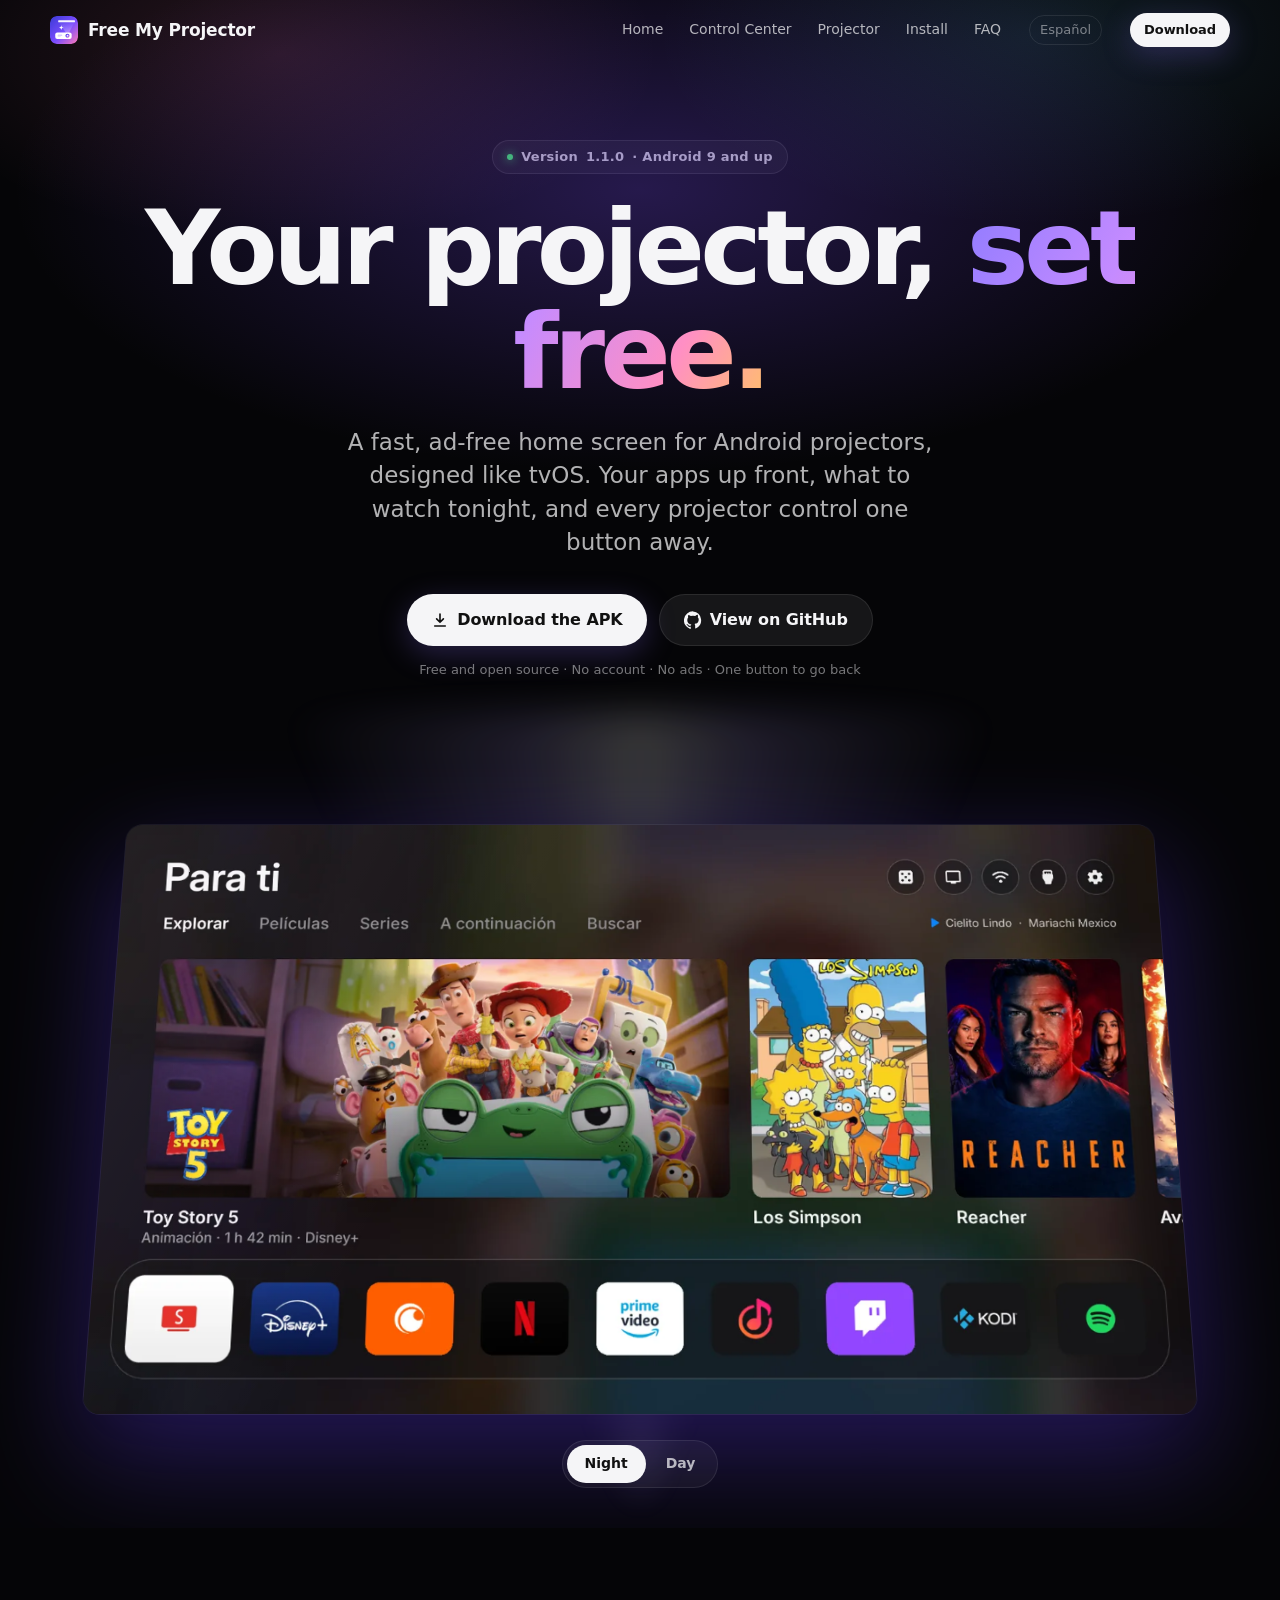
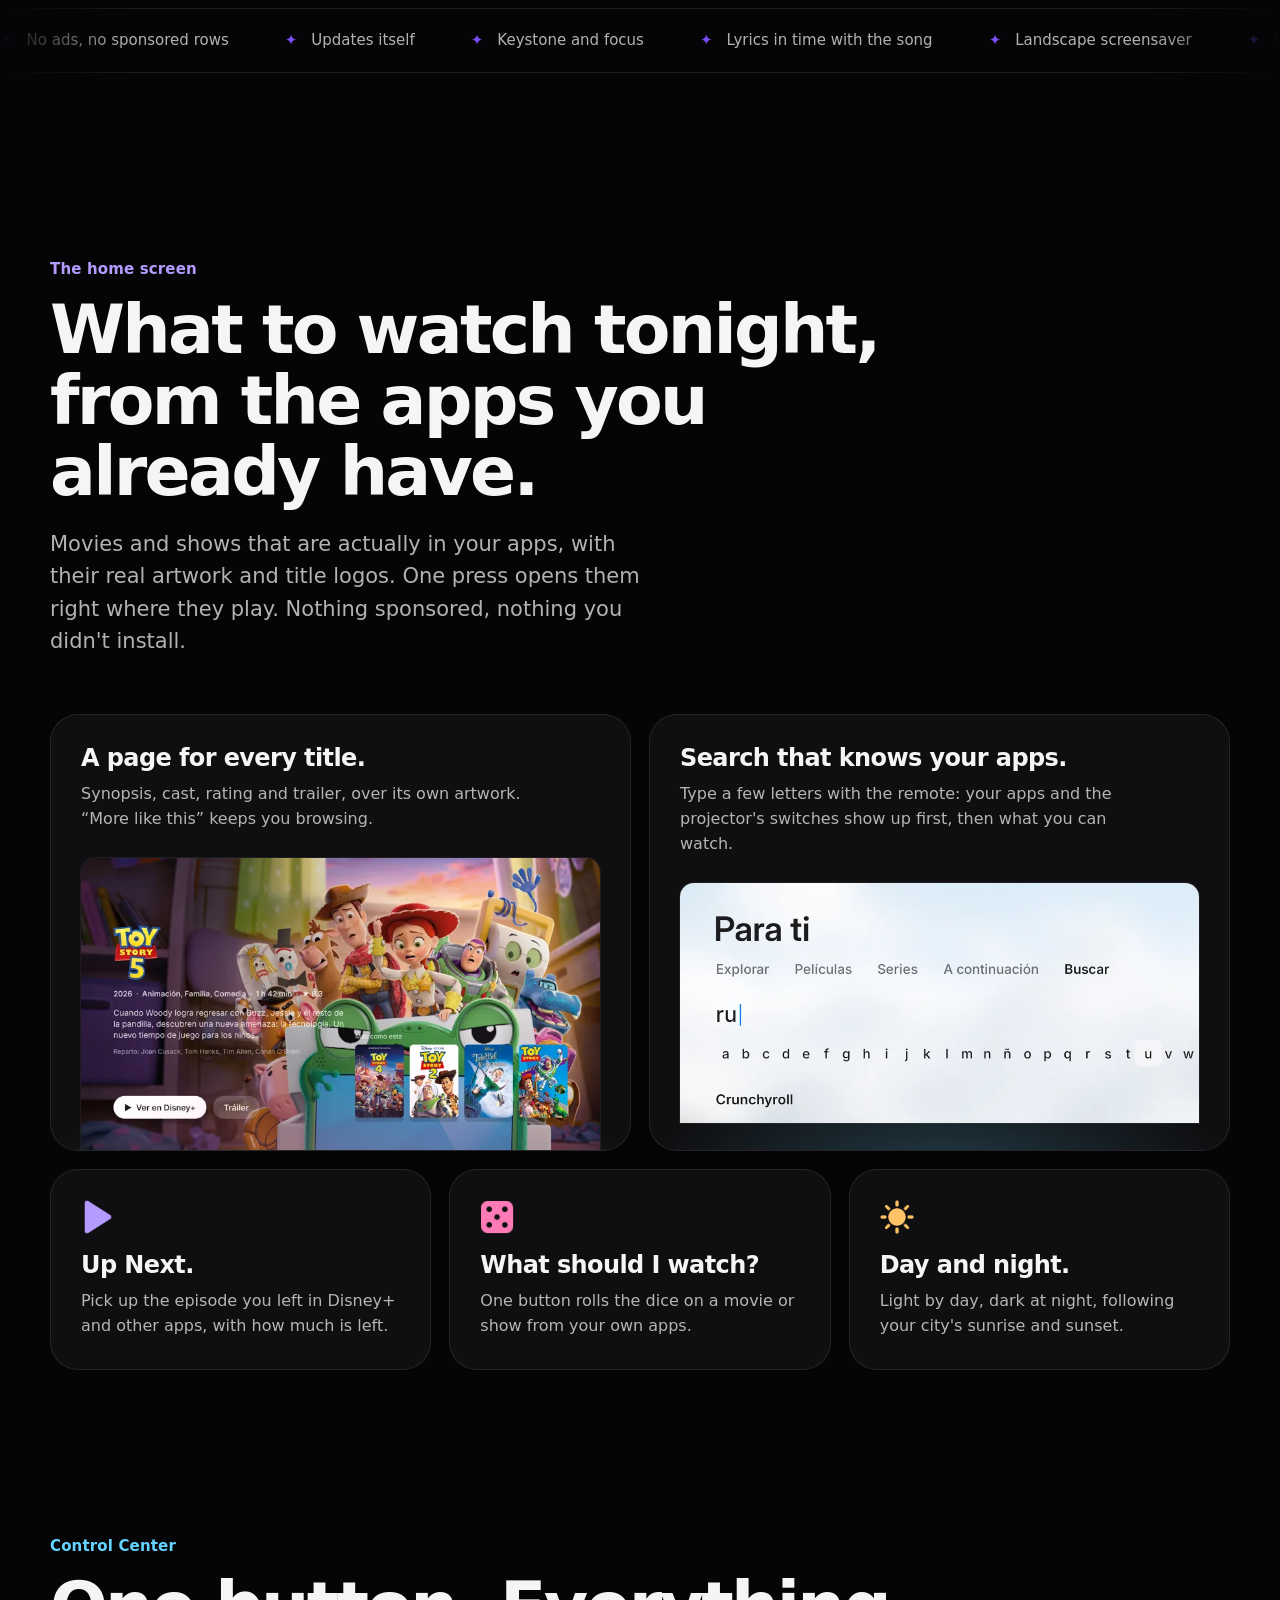
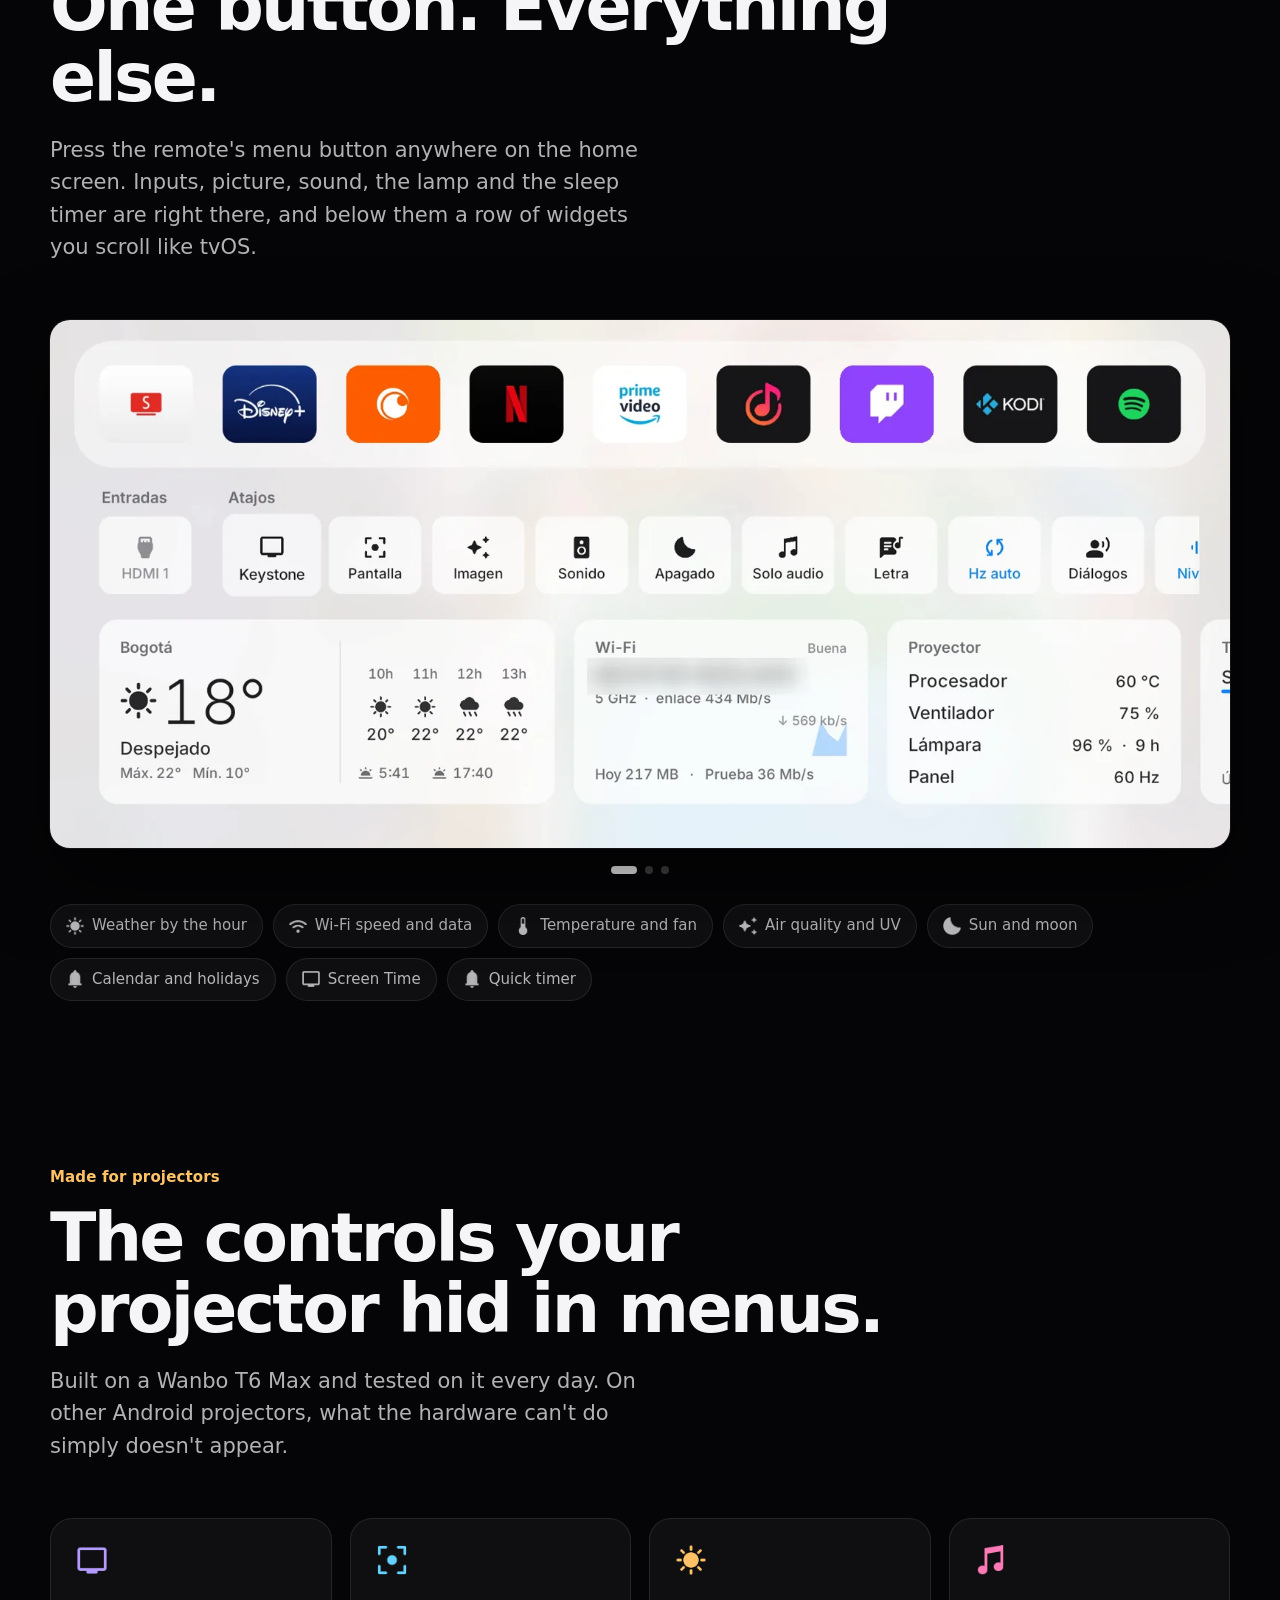
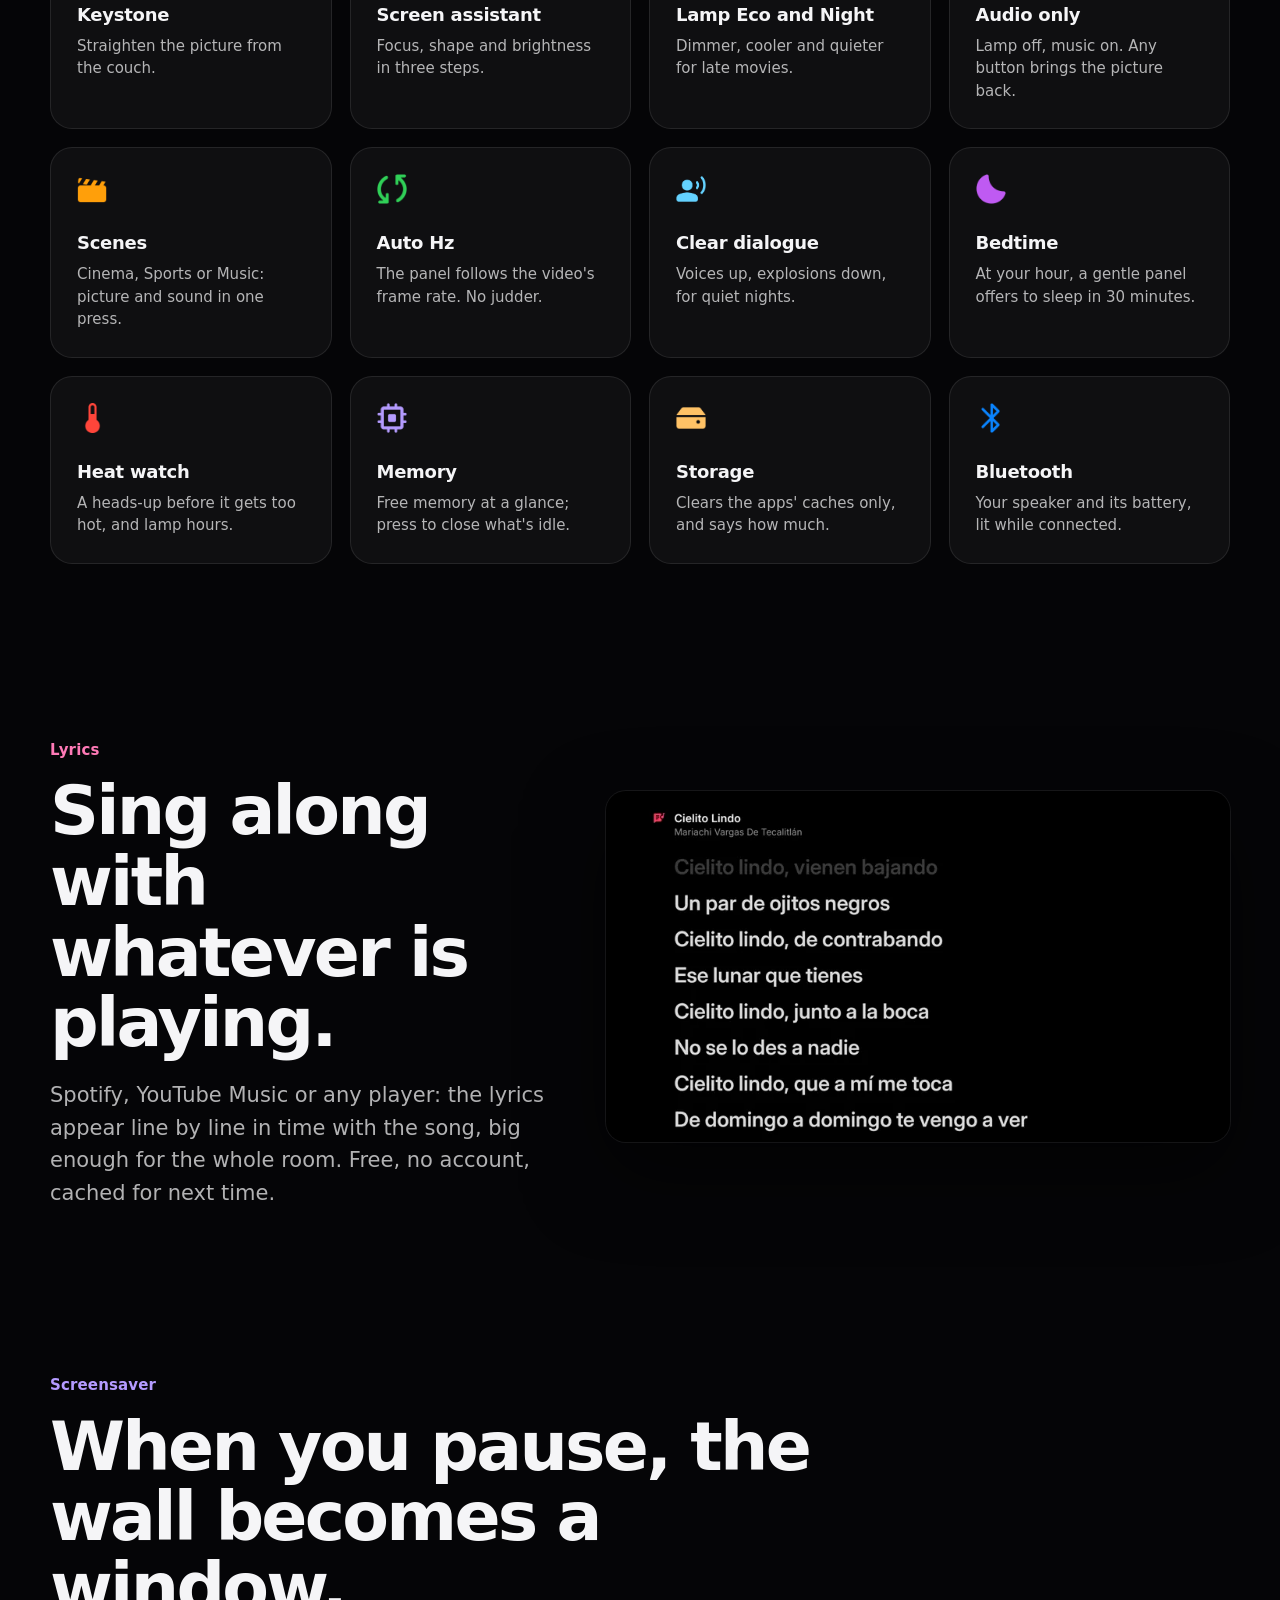
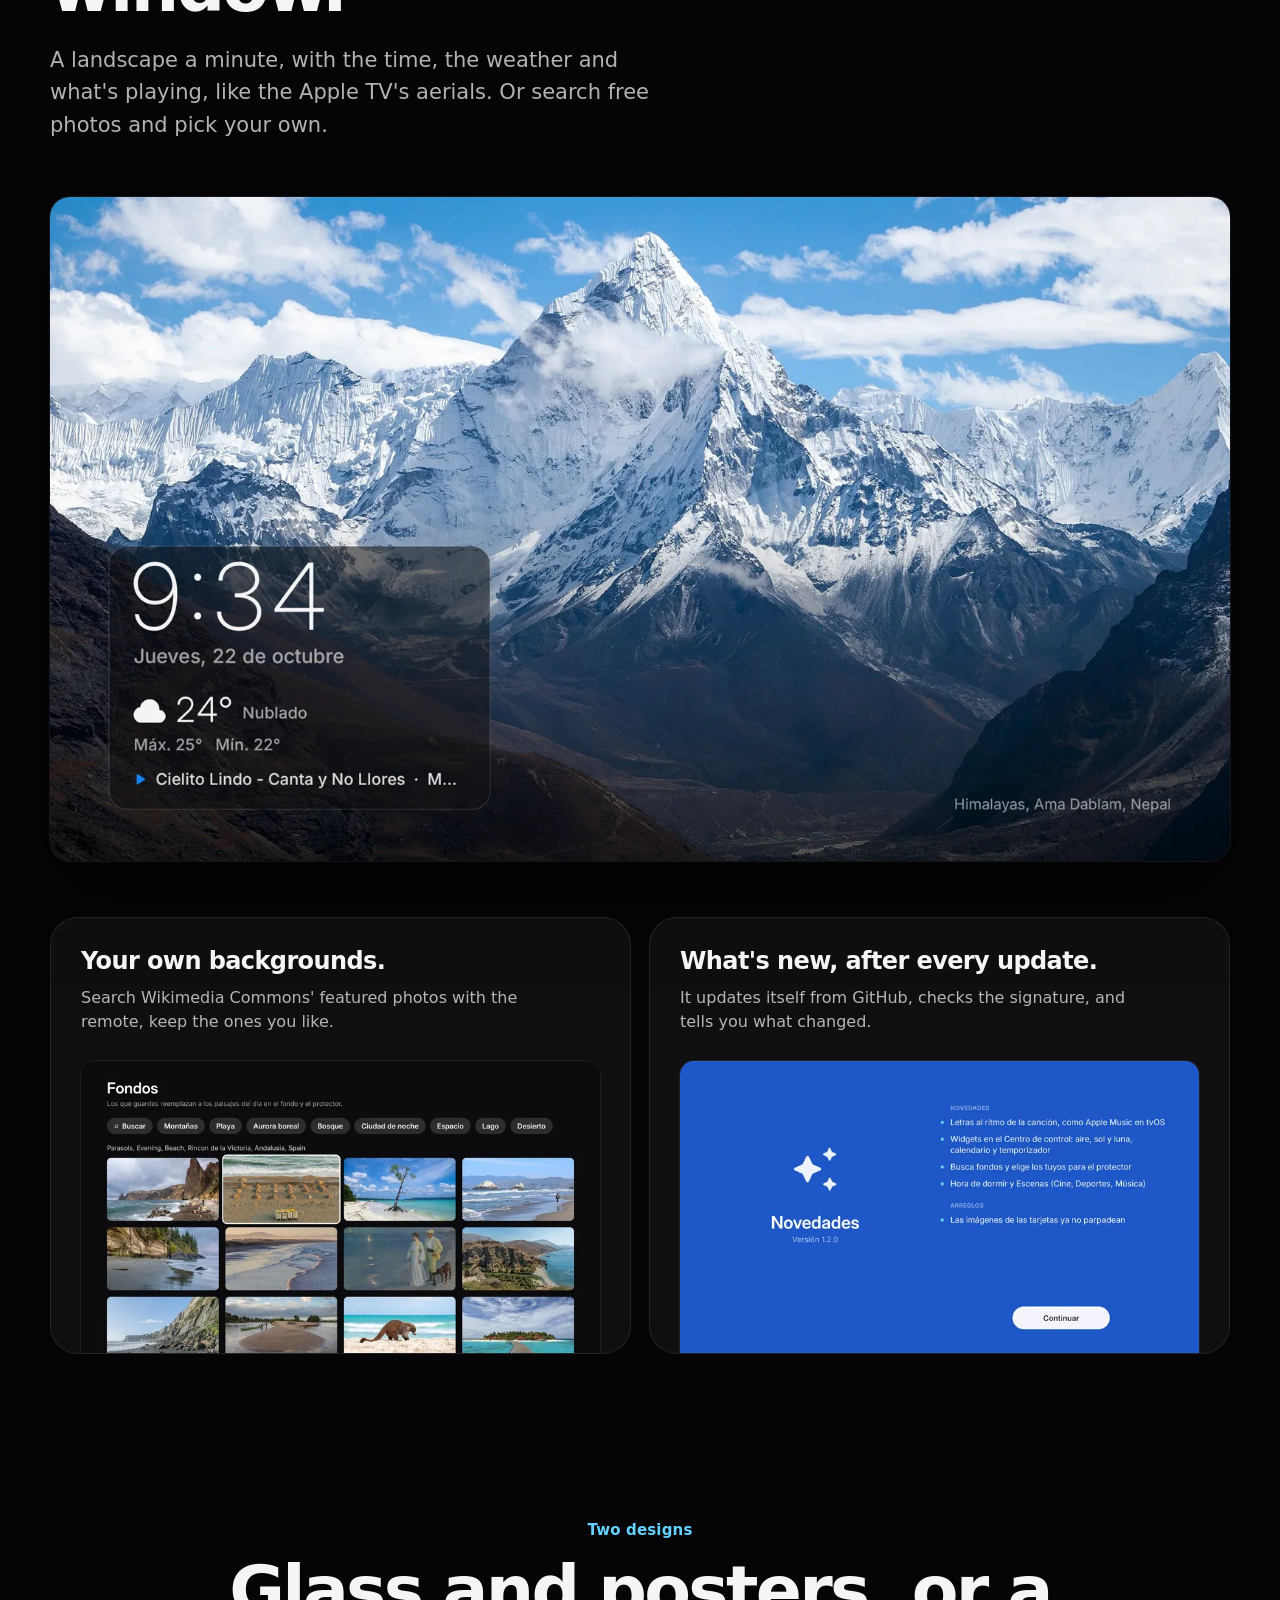
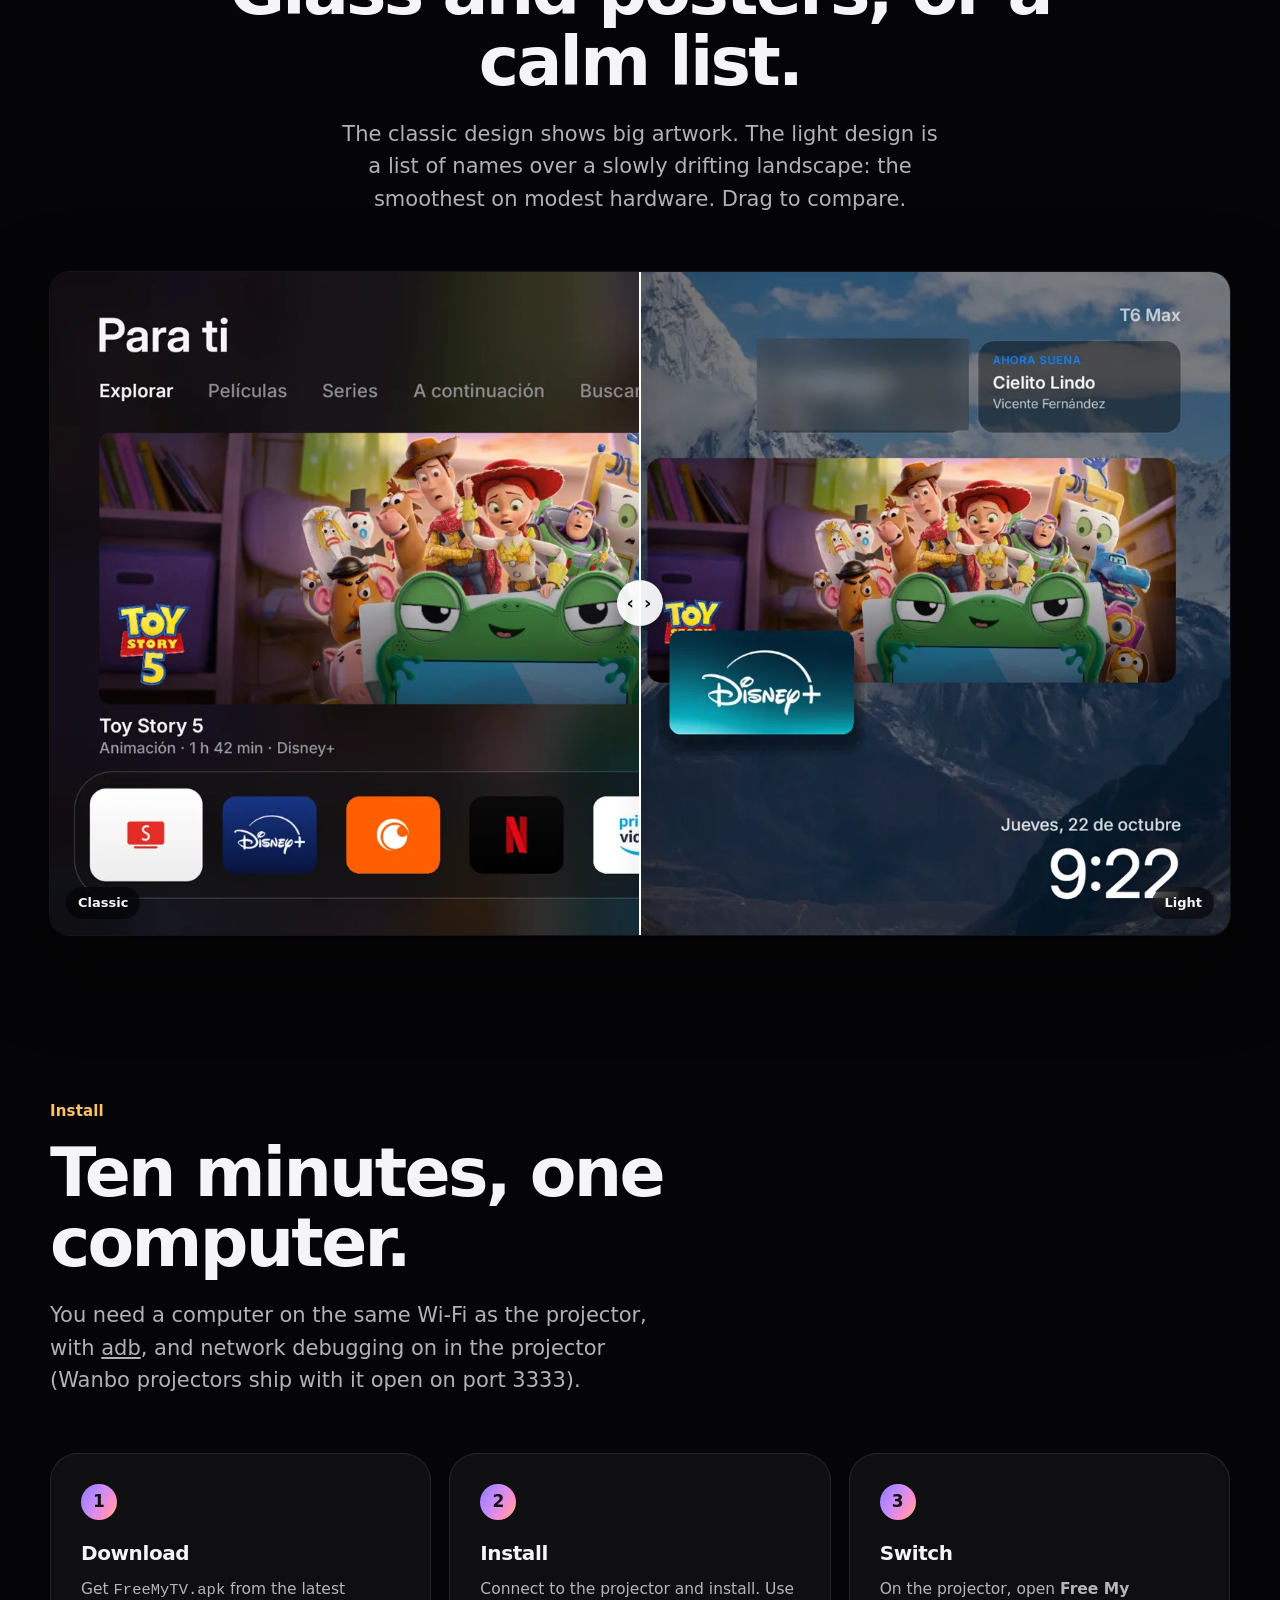
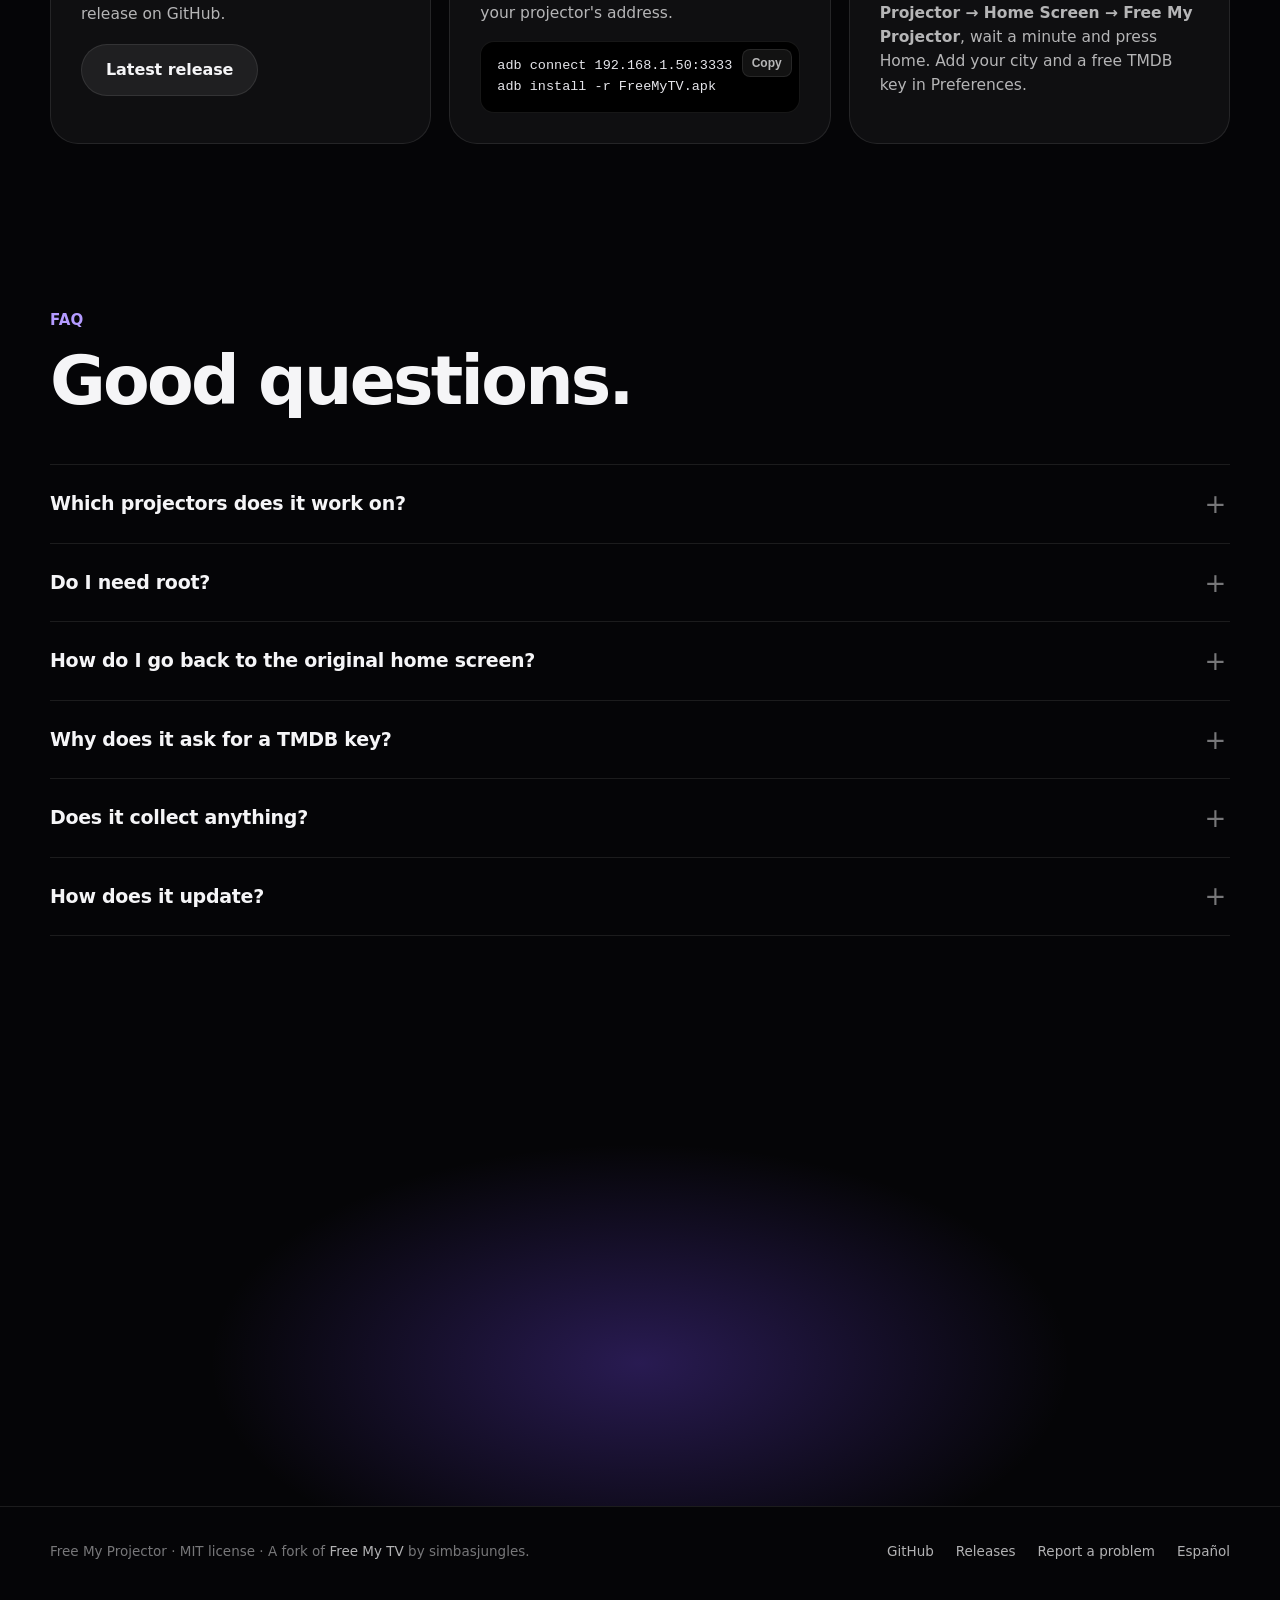
==== docs/index.html @ 90b36f6e "feat: web propia del proyecto (inglés y español) en GitHub Pages, con capturas reales y logo nuevo C" ====
<!doctype html>
<html lang="en">
<head>
  <meta charset="utf-8">
  <meta name="viewport" content="width=device-width, initial-scale=1">
  <title>Free My Projector — a better home screen for your projector</title>
  <meta name="description" content="A fast, ad-free home screen for Android projectors, designed like tvOS. Control Center, lyrics, widgets, keystone and focus, a landscape screensaver. Free and open source.">
  <meta name="theme-color" content="#050507">
  <link rel="canonical" href="https://carlosm0905.github.io/free-my-projector/">
  <link rel="alternate" hreflang="en" href="https://carlosm0905.github.io/free-my-projector/">
  <link rel="alternate" hreflang="es" href="https://carlosm0905.github.io/free-my-projector/es/">
  <link rel="alternate" hreflang="x-default" href="https://carlosm0905.github.io/free-my-projector/">
  <meta property="og:type" content="website">
  <meta property="og:title" content="Free My Projector">
  <meta property="og:description" content="A fast, ad-free home screen for Android projectors, designed like tvOS.">
  <meta property="og:url" content="https://carlosm0905.github.io/free-my-projector/">
  <meta property="og:image" content="https://carlosm0905.github.io/free-my-projector/assets/og.jpg">
  <meta name="twitter:card" content="summary_large_image">
  <link rel="icon" href="assets/logo.svg" type="image/svg+xml">
  <link rel="apple-touch-icon" href="assets/icon-180.png">
  <link rel="preload" href="assets/fonts/InterVariable.ttf" as="font" type="font/ttf" crossorigin>
  <link rel="stylesheet" href="styles.css">
</head>
<body>

<header class="nav">
  <div class="wrap">
    <a class="brand" href="#top"><img src="assets/logo.svg" alt="">Free My Projector</a>
    <nav class="nav-links">
      <a href="#home">Home</a>
      <a href="#control-center">Control Center</a>
      <a href="#projector">Projector</a>
      <a href="#install">Install</a>
      <a href="#faq">FAQ</a>
    </nav>
    <a class="lang" href="es/" hreflang="es" lang="es">Español</a>
    <a class="btn btn-primary" href="https://github.com/CarlosM0905/free-my-projector/releases/latest">Download</a>
  </div>
</header>

<main id="top">

  <section class="hero">
    <div class="wrap">
      <span class="eyebrow reveal"><span class="dot"></span>Version <span data-version>1.1.0</span> · Android 9 and up</span>
      <h1 class="reveal">Your projector, <span class="grad">set free.</span></h1>
      <p class="lede reveal">A fast, ad-free home screen for Android projectors, designed like tvOS. Your apps up front, what to watch tonight, and every projector control one button away.</p>
      <div class="cta reveal">
        <a class="btn btn-primary" href="https://github.com/CarlosM0905/free-my-projector/releases/latest">
          <svg viewBox="0 0 24 24" fill="none" stroke="currentColor" stroke-width="2.2" stroke-linecap="round" stroke-linejoin="round"><path d="M12 4v11m0 0-4.5-4.5M12 15l4.5-4.5M5 20h14"/></svg>
          Download the APK
        </a>
        <a class="btn btn-ghost" href="https://github.com/CarlosM0905/free-my-projector">
          <svg viewBox="0 0 24 24" fill="currentColor"><path d="M12 .5a12 12 0 0 0-3.8 23.4c.6.1.8-.3.8-.6v-2.2c-3.3.7-4-1.4-4-1.4-.6-1.4-1.3-1.8-1.3-1.8-1.1-.7.1-.7.1-.7 1.2.1 1.8 1.2 1.8 1.2 1.1 1.8 2.8 1.3 3.5 1 .1-.8.4-1.3.8-1.6-2.7-.3-5.5-1.3-5.5-5.9 0-1.3.5-2.4 1.2-3.2-.1-.3-.5-1.5.1-3.2 0 0 1-.3 3.3 1.2a11.5 11.5 0 0 1 6 0C17.3 4.7 18.3 5 18.3 5c.7 1.7.2 2.9.1 3.2.8.8 1.2 1.9 1.2 3.2 0 4.6-2.8 5.6-5.5 5.9.4.4.8 1.1.8 2.2v3.3c0 .3.2.7.8.6A12 12 0 0 0 12 .5Z"/></svg>
          View on GitHub
        </a>
      </div>
      <p class="fine reveal">Free and open source · No account · No ads · One button to go back</p>

      <div class="stage reveal">
        <div class="beam"></div>
        <div class="screen">
          <img class="night" src="img/home-dark.webp" srcset="img/home-dark-800.webp 800w, img/home-dark.webp 1600w" sizes="(max-width: 1200px) 100vw, 1180px" alt="The home screen at night: a large movie card, two posters and the app dock" fetchpriority="high">
          <img class="day off" src="img/home-light.webp" srcset="img/home-light-800.webp 800w, img/home-light.webp 1600w" sizes="(max-width: 1200px) 100vw, 1180px" alt="The same home screen by day, in its light theme">
        </div>
      </div>
      <div class="daynight" role="group" aria-label="Theme">
        <button data-mode="night" aria-pressed="true">Night</button>
        <button data-mode="day" aria-pressed="false">Day</button>
      </div>
    </div>
  </section>

  <div class="ticker" aria-hidden="true">
    <div class="ticker-track">
      <span>No ads, no sponsored rows</span><span>Updates itself</span><span>Keystone and focus</span><span>Lyrics in time with the song</span><span>Landscape screensaver</span><span>Light and dark, by the hour</span><span>Open source, MIT</span><span>Runs smoothly on a 2 GB projector</span>
      <span>No ads, no sponsored rows</span><span>Updates itself</span><span>Keystone and focus</span><span>Lyrics in time with the song</span><span>Landscape screensaver</span><span>Light and dark, by the hour</span><span>Open source, MIT</span><span>Runs smoothly on a 2 GB projector</span>
    </div>
  </div>

  <!-- Home -->
  <section class="section" id="home">
    <div class="wrap">
      <p class="kicker v reveal">The home screen</p>
      <h2 class="reveal">What to watch tonight, from the apps you already have.</h2>
      <p class="section-lede reveal">Movies and shows that are actually in your apps, with their real artwork and title logos. One press opens them right where they play. Nothing sponsored, nothing you didn't install.</p>

      <div class="bento">
        <article class="tile glow reveal" style="--glow: rgba(255,122,182,.28)">
          <h3>A page for every title.</h3>
          <p>Synopsis, cast, rating and trailer, over its own artwork. “More like this” keeps you browsing.</p>
          <div class="shot"><img src="img/title-800.webp" alt="A movie's page with its logo, synopsis, Watch and Trailer buttons, and more like it" loading="lazy"></div>
        </article>
        <article class="tile glow reveal" style="--glow: rgba(100,210,255,.22)">
          <h3>Search that knows your apps.</h3>
          <p>Type a few letters with the remote: your apps and the projector's switches show up first, then what you can watch.</p>
          <div class="shot zoom"><img src="img/search.webp" alt="Search with a one-row keyboard, showing an app as the first result" loading="lazy"></div>
        </article>
        <article class="tile third reveal">
          <i class="tile-icon" style="--icon:url(assets/symbols/play.png)"></i>
          <h3>Up Next.</h3>
          <p>Pick up the episode you left in Disney+ and other apps, with how much is left.</p>
        </article>
        <article class="tile third reveal">
          <i class="tile-icon" style="--icon:url(assets/symbols/dice.png)"></i>
          <h3>What should I watch?</h3>
          <p>One button rolls the dice on a movie or show from your own apps.</p>
        </article>
        <article class="tile third reveal">
          <i class="tile-icon" style="--icon:url(assets/symbols/sunny.png)"></i>
          <h3>Day and night.</h3>
          <p>Light by day, dark at night, following your city's sunrise and sunset.</p>
        </article>
      </div>
    </div>
  </section>

  <!-- Control Center -->
  <section class="section" id="control-center">
    <div class="wrap">
      <p class="kicker c reveal">Control Center</p>
      <h2 class="reveal">One button. Everything else.</h2>
      <p class="section-lede reveal">Press the remote's menu button anywhere on the home screen. Inputs, picture, sound, the lamp and the sleep timer are right there, and below them a row of widgets you scroll like tvOS.</p>

      <div class="cc reveal">
        <div class="shot">
          <img src="img/control-center.webp" alt="Control Center: the app dock, a row of projector shortcuts and the weather, Wi-Fi and projector cards" loading="lazy">
          <img src="img/widgets.webp" alt="The widgets row: air quality, sun and moon, calendar with the next holiday, and a timer" loading="lazy" style="opacity:0">
          <img src="img/control-center-dark.webp" alt="Control Center at night, in the dark theme" loading="lazy" style="opacity:0">
        </div>
        <div class="cc-dots" role="group" aria-label="Control Center views">
          <button aria-label="Shortcuts"></button><button aria-label="Widgets"></button><button aria-label="At night"></button>
        </div>
      </div>

      <div class="chips reveal">
        <span class="chip"><i style="--icon:url(assets/symbols/sunny.png)"></i>Weather by the hour</span>
        <span class="chip"><i style="--icon:url(assets/symbols/wifi.png)"></i>Wi-Fi speed and data</span>
        <span class="chip"><i style="--icon:url(assets/symbols/thermometer.png)"></i>Temperature and fan</span>
        <span class="chip"><i style="--icon:url(assets/symbols/sparkles.png)"></i>Air quality and UV</span>
        <span class="chip"><i style="--icon:url(assets/symbols/bedtime.png)"></i>Sun and moon</span>
        <span class="chip"><i style="--icon:url(assets/symbols/bell.png)"></i>Calendar and holidays</span>
        <span class="chip"><i style="--icon:url(assets/symbols/tv.png)"></i>Screen Time</span>
        <span class="chip"><i style="--icon:url(assets/symbols/bell.png)"></i>Quick timer</span>
      </div>
    </div>
  </section>

  <!-- Projector -->
  <section class="section" id="projector">
    <div class="wrap">
      <p class="kicker a reveal">Made for projectors</p>
      <h2 class="reveal">The controls your projector hid in menus.</h2>
      <p class="section-lede reveal">Built on a Wanbo T6 Max and tested on it every day. On other Android projectors, what the hardware can't do simply doesn't appear.</p>

      <div class="feats">
        <div class="feat reveal" style="--c:#b49bff"><i style="--icon:url(assets/symbols/tv.png)"></i><h3>Keystone</h3><p>Straighten the picture from the couch.</p></div>
        <div class="feat reveal" style="--c:#64d2ff"><i style="--icon:url(assets/symbols/focus.png)"></i><h3>Screen assistant</h3><p>Focus, shape and brightness in three steps.</p></div>
        <div class="feat reveal" style="--c:#ffc266"><i style="--icon:url(assets/symbols/sunny.png)"></i><h3>Lamp Eco and Night</h3><p>Dimmer, cooler and quieter for late movies.</p></div>
        <div class="feat reveal" style="--c:#ff7ab6"><i style="--icon:url(assets/symbols/music.png)"></i><h3>Audio only</h3><p>Lamp off, music on. Any button brings the picture back.</p></div>
        <div class="feat reveal" style="--c:#ff9f0a"><i style="--icon:url(assets/symbols/movie.png)"></i><h3>Scenes</h3><p>Cinema, Sports or Music: picture and sound in one press.</p></div>
        <div class="feat reveal" style="--c:#30d158"><i style="--icon:url(assets/symbols/sync.png)"></i><h3>Auto Hz</h3><p>The panel follows the video's frame rate. No judder.</p></div>
        <div class="feat reveal" style="--c:#64d2ff"><i style="--icon:url(assets/symbols/voice.png)"></i><h3>Clear dialogue</h3><p>Voices up, explosions down, for quiet nights.</p></div>
        <div class="feat reveal" style="--c:#bf5af2"><i style="--icon:url(assets/symbols/bedtime.png)"></i><h3>Bedtime</h3><p>At your hour, a gentle panel offers to sleep in 30 minutes.</p></div>
        <div class="feat reveal" style="--c:#ff453a"><i style="--icon:url(assets/symbols/thermometer.png)"></i><h3>Heat watch</h3><p>A heads-up before it gets too hot, and lamp hours.</p></div>
        <div class="feat reveal" style="--c:#b49bff"><i style="--icon:url(assets/symbols/memory.png)"></i><h3>Memory</h3><p>Free memory at a glance; press to close what's idle.</p></div>
        <div class="feat reveal" style="--c:#ffc266"><i style="--icon:url(assets/symbols/storage.png)"></i><h3>Storage</h3><p>Clears the apps' caches only, and says how much.</p></div>
        <div class="feat reveal" style="--c:#0a84ff"><i style="--icon:url(assets/symbols/bluetooth.png)"></i><h3>Bluetooth</h3><p>Your speaker and its battery, lit while connected.</p></div>
      </div>
    </div>
  </section>

  <!-- Lyrics -->
  <section class="section lyrics-sec">
    <div class="wrap">
      <div class="split">
        <div>
          <p class="kicker p reveal">Lyrics</p>
          <h2 class="reveal">Sing along with whatever is playing.</h2>
          <p class="section-lede reveal">Spotify, YouTube Music or any player: the lyrics appear line by line in time with the song, big enough for the whole room. Free, no account, cached for next time.</p>
        </div>
        <div class="shot reveal"><img src="img/lyrics-800.webp" srcset="img/lyrics-800.webp 800w, img/lyrics.webp 1600w" sizes="(max-width: 900px) 100vw, 640px" alt="Lyrics of a traditional song in large white lines on black" loading="lazy"></div>
      </div>
    </div>
  </section>

  <!-- Screensaver and backgrounds -->
  <section class="section">
    <div class="wrap">
      <p class="kicker v reveal">Screensaver</p>
      <h2 class="reveal">When you pause, the wall becomes a window.</h2>
      <p class="section-lede reveal">A landscape a minute, with the time, the weather and what's playing, like the Apple TV's aerials. Or search free photos and pick your own.</p>
      <div class="shot big-shot reveal"><img src="img/screensaver.webp" srcset="img/screensaver-800.webp 800w, img/screensaver.webp 1600w" sizes="(max-width: 1200px) 100vw, 1180px" alt="The screensaver: a snowy mountain with the time, the date and the weather" loading="lazy"></div>
      <div class="bento">
        <article class="tile reveal">
          <h3>Your own backgrounds.</h3>
          <p>Search Wikimedia Commons' featured photos with the remote, keep the ones you like.</p>
          <div class="shot"><img src="img/backgrounds-800.webp" alt="The background search: suggestion chips above a grid of beach photos" loading="lazy"></div>
        </article>
        <article class="tile reveal">
          <h3>What's new, after every update.</h3>
          <p>It updates itself from GitHub, checks the signature, and tells you what changed.</p>
          <div class="shot"><img src="img/whats-new-800.webp" alt="The What's New sheet listing the release's changes" loading="lazy"></div>
        </article>
      </div>
    </div>
  </section>

  <!-- Two designs -->
  <section class="section">
    <div class="wrap center">
      <p class="kicker c reveal">Two designs</p>
      <h2 class="reveal">Glass and posters, or a calm list.</h2>
      <p class="section-lede reveal">The classic design shows big artwork. The light design is a list of names over a slowly drifting landscape: the smoothest on modest hardware. Drag to compare.</p>
      <div class="compare reveal" tabindex="0" role="slider" aria-label="Compare the two designs" aria-valuemin="0" aria-valuemax="100" aria-valuenow="50">
        <img src="img/home-dark.webp" alt="Classic design" loading="lazy">
        <img class="after" src="img/light-design.webp" alt="Light design" loading="lazy">
        <div class="handle"></div>
        <span class="tag l">Classic</span><span class="tag r">Light</span>
      </div>
    </div>
  </section>

  <!-- Install -->
  <section class="section" id="install">
    <div class="wrap">
      <p class="kicker a reveal">Install</p>
      <h2 class="reveal">Ten minutes, one computer.</h2>
      <p class="section-lede reveal">You need a computer on the same Wi-Fi as the projector, with <a href="https://developer.android.com/tools/releases/platform-tools" style="text-decoration:underline">adb</a>, and network debugging on in the projector (Wanbo projectors ship with it open on port 3333).</p>
      <div class="steps">
        <div class="step reveal">
          <h3>Download</h3>
          <p>Get <code>FreeMyTV.apk</code> from the latest release on GitHub.</p>
          <a class="btn btn-ghost" style="margin-top:18px" href="https://github.com/CarlosM0905/free-my-projector/releases/latest">Latest release</a>
        </div>
        <div class="step reveal">
          <h3>Install</h3>
          <p>Connect to the projector and install. Use your projector's address.</p>
          <div class="code"><pre>adb connect 192.168.1.50:3333
adb install -r FreeMyTV.apk</pre><button type="button" data-done="Copied">Copy</button></div>
        </div>
        <div class="step reveal">
          <h3>Switch</h3>
          <p>On the projector, open <b>Free My Projector → Home Screen → Free My Projector</b>, wait a minute and press Home. Add your city and a free TMDB key in Preferences.</p>
        </div>
      </div>
    </div>
  </section>

  <!-- FAQ -->
  <section class="section" id="faq">
    <div class="wrap">
      <p class="kicker v reveal">FAQ</p>
      <h2 class="reveal">Good questions.</h2>
      <div class="faq reveal">
        <details><summary>Which projectors does it work on?</summary><p>Android 9 or newer, with network debugging. It's built and tested on a Wanbo T6 Max (Amlogic T972); the keystone, focus, lamp and fan controls use that hardware, and simply don't appear where they can't work. The home screen, Control Center, lyrics and screensaver work on any Android TV device.</p></details>
        <details><summary>Do I need root?</summary><p>No. It uses the projector's own network debugging, the same way you installed it, to switch the home screen and reach a few settings.</p></details>
        <details><summary>How do I go back to the original home screen?</summary><p>Open Free My Projector → Home Screen → Original. Your previous home screen, screensaver and apps come back as they were. If the new home screen ever crashes three times in five minutes, it goes back by itself.</p></details>
        <details><summary>Why does it ask for a TMDB key?</summary><p>The recommendations, artwork and title pages come from The Movie Database. A personal key is free and takes two minutes; without it you still get the home screen, a large clock and everything else.</p></details>
        <details><summary>Does it collect anything?</summary><p>No account and no analytics. It talks to TMDB, Open-Meteo (weather and air), Wikimedia Commons (backgrounds), lrclib (lyrics) and GitHub (updates), and that's it.</p></details>
        <details><summary>How does it update?</summary><p>Once a day it checks this project's latest release on GitHub and installs it only if it's newer and signed with the same key. After updating, a sheet shows what's new.</p></details>
      </div>
    </div>
  </section>

  <section class="final">
    <div class="wrap">
      <img class="icon reveal" src="assets/logo.svg" alt="">
      <h2 class="reveal">Movie night, <span class="grad">upgraded.</span></h2>
      <div class="cta reveal">
        <a class="btn btn-primary" href="https://github.com/CarlosM0905/free-my-projector/releases/latest">Download the APK</a>
        <a class="btn btn-ghost" href="https://github.com/CarlosM0905/free-my-projector">Source code</a>
      </div>
    </div>
  </section>
</main>

<footer>
  <div class="wrap">
    <span>Free My Projector · MIT license · A fork of <a href="https://github.com/simbasjungles/free-my-tv">Free My TV</a> by simbasjungles.</span>
    <nav>
      <a href="https://github.com/CarlosM0905/free-my-projector">GitHub</a>
      <a href="https://github.com/CarlosM0905/free-my-projector/releases">Releases</a>
      <a href="https://github.com/CarlosM0905/free-my-projector/issues">Report a problem</a>
      <a href="es/" hreflang="es" lang="es">Español</a>
    </nav>
  </div>
</footer>

<script src="app.js" defer></script>
</body>
</html>
---- docs/styles.css ----
/* Free My Projector — website. A dark room with one bright screen: big type, glass, light. */

@font-face {
  font-family: "Inter";
  src: url("assets/fonts/InterVariable.ttf") format("truetype");
  font-weight: 100 900;
  font-display: swap;
}

:root {
  --bg: #050507;
  --bg-2: #0d0d12;
  --card: rgba(255, 255, 255, 0.045);
  --card-2: rgba(255, 255, 255, 0.07);
  --line: rgba(255, 255, 255, 0.09);
  --ink: #f5f5f7;
  --ink-2: rgba(245, 245, 247, 0.72);
  --ink-3: rgba(245, 245, 247, 0.48);
  --violet: #7b4dff;
  --indigo: #3a3ad6;
  --pink: #ff7ab6;
  --amber: #ffc266;
  --cyan: #64d2ff;
  --grad: linear-gradient(120deg, #8e7bff 0%, #c58bff 40%, #ff8fc4 75%, #ffc266 100%);
  --radius: 28px;
  --max: 1180px;
  --gutter: clamp(16px, 4vw, 40px);
  color-scheme: dark;
}

* { box-sizing: border-box; }
html { scroll-behavior: smooth; -webkit-text-size-adjust: 100%; }
@media (prefers-reduced-motion: reduce) { html { scroll-behavior: auto; } }

body {
  margin: 0;
  background: var(--bg);
  color: var(--ink);
  font: 400 17px/1.55 "Inter", system-ui, -apple-system, "Segoe UI", Roboto, sans-serif;
  font-feature-settings: "cv11", "ss01";
  -webkit-font-smoothing: antialiased;
  overflow-x: hidden;
}

img { display: block; max-width: 100%; height: auto; }
a { color: inherit; text-decoration: none; }
code, pre { font-family: ui-monospace, "SF Mono", "Cascadia Code", Consolas, monospace; }

.wrap { width: min(var(--max), 100% - 2 * var(--gutter)); margin-inline: auto; }

/* ───────── Navigation: a glass bar that appears once you scroll ───────── */
.nav {
  position: fixed; inset: 0 0 auto; z-index: 50;
  transition: background .4s, backdrop-filter .4s, border-color .4s;
  border-bottom: 1px solid transparent;
}
.nav.scrolled {
  background: rgba(10, 10, 14, 0.66);
  backdrop-filter: saturate(180%) blur(20px);
  -webkit-backdrop-filter: saturate(180%) blur(20px);
  border-bottom-color: var(--line);
}
.nav .wrap { display: flex; align-items: center; gap: 28px; height: 60px; }
.brand { display: flex; align-items: center; gap: 10px; font-weight: 650; letter-spacing: -0.01em; }
.brand { white-space: nowrap; }
@media (max-width: 420px) { .brand { font-size: 15px; } .nav .lang { padding: 4px 8px; } }
.brand img { width: 28px; height: 28px; border-radius: 7px; }
.nav-links { display: flex; gap: 26px; margin-left: auto; font-size: 14px; color: var(--ink-2); }
.nav-links a:hover { color: var(--ink); }
.lang { font-size: 13px; color: var(--ink-3); border: 1px solid var(--line); border-radius: 99px; padding: 4px 10px; }
.lang:hover { color: var(--ink); border-color: rgba(255,255,255,.25); }
.nav .btn { padding: 7px 14px; font-size: 13px; }
@media (max-width: 860px) { .nav-links { display: none; } .nav .wrap { gap: 12px; } .nav .lang { margin-left: auto; } }

/* ───────── Buttons ───────── */
.btn {
  display: inline-flex; align-items: center; gap: 8px;
  padding: 13px 24px; border-radius: 99px;
  font-weight: 600; font-size: 16px; letter-spacing: -0.005em;
  transition: transform .2s, background .2s, box-shadow .3s;
}
.btn:active { transform: scale(.97); }
.btn-primary { background: var(--ink); color: #111; box-shadow: 0 8px 30px rgba(140, 110, 255, .25); }
.btn-primary:hover { box-shadow: 0 10px 44px rgba(160, 120, 255, .45); }
.btn-ghost { background: var(--card-2); border: 1px solid var(--line); }
.btn-ghost:hover { background: rgba(255,255,255,.12); }
.btn svg { width: 18px; height: 18px; }

/* ───────── Hero: a dark room, a beam of light, the screen ───────── */
.hero { position: relative; padding: 140px 0 40px; text-align: center; overflow: hidden; }
.hero::before {   /* the room's glow, coming from the screen */
  content: ""; position: absolute; inset: -20% -20% auto; height: 900px; pointer-events: none;
  background:
    radial-gradient(50% 45% at 50% 55%, rgba(123, 77, 255, .28), transparent 70%),
    radial-gradient(30% 30% at 30% 40%, rgba(255, 122, 182, .14), transparent 70%),
    radial-gradient(30% 30% at 72% 38%, rgba(100, 210, 255, .12), transparent 70%);
}
.eyebrow {
  display: inline-flex; align-items: center; gap: 8px;
  font-size: 13px; font-weight: 600; letter-spacing: .02em; color: var(--ink-2);
  padding: 6px 14px; border: 1px solid var(--line); border-radius: 99px; background: var(--card);
}
.eyebrow .dot { width: 6px; height: 6px; border-radius: 50%; background: #30d158; box-shadow: 0 0 10px #30d158; }
h1 {
  position: relative; margin: 22px auto 0; max-width: 15ch;
  font-size: clamp(44px, 8.4vw, 104px); line-height: 1.0; font-weight: 750; letter-spacing: -0.045em;
}
.grad { background: var(--grad); -webkit-background-clip: text; background-clip: text; color: transparent; }
.lede { position: relative; margin: 22px auto 0; max-width: 40ch; font-size: clamp(18px, 2.1vw, 23px); color: var(--ink-2); line-height: 1.45; }
.cta { position: relative; display: flex; gap: 12px; justify-content: center; flex-wrap: wrap; margin-top: 34px; }
.fine { position: relative; margin-top: 14px; font-size: 13px; color: var(--ink-3); }

.stage { position: relative; margin: 70px auto 0; perspective: 1600px; }
.beam {   /* the projector's light, widening toward the screen */
  position: absolute; left: 50%; bottom: -14%; width: 130%; height: 120%; transform: translateX(-50%);
  background: conic-gradient(from 180deg at 50% 100%, transparent 155deg, rgba(190, 170, 255, .16) 172deg,
    rgba(255, 255, 255, .22) 180deg, rgba(190, 170, 255, .16) 188deg, transparent 205deg);
  filter: blur(18px); pointer-events: none; opacity: .9;
}
.screen {
  position: relative; border-radius: 18px; overflow: hidden; aspect-ratio: 16 / 9;
  box-shadow: 0 0 0 1px rgba(255,255,255,.08), 0 40px 120px rgba(80, 50, 200, .45), 0 20px 60px rgba(0,0,0,.7);
  transform: rotateX(var(--tilt, 14deg)) scale(var(--zoom, .94));
  transform-origin: 50% 100%;
  transition: transform .1s linear;
  background: #111;
}
.screen img { position: absolute; inset: 0; width: 100%; height: 100%; object-fit: cover; transition: opacity 1.2s ease; }
.screen img.off { opacity: 0; }
.screen::after {   /* a faint sheen, like light on a screen */
  content: ""; position: absolute; inset: 0; pointer-events: none;
  background: linear-gradient(115deg, rgba(255,255,255,.08), transparent 35%);
}
.daynight {
  position: relative; display: inline-flex; margin-top: 26px; padding: 4px; gap: 2px;
  border-radius: 99px; background: var(--card); border: 1px solid var(--line);
}
.daynight button {
  font: inherit; font-size: 14px; font-weight: 600; color: var(--ink-2);
  border: 0; background: none; padding: 8px 18px; border-radius: 99px; cursor: pointer;
}
.daynight button[aria-pressed="true"] { background: var(--ink); color: #111; }

/* ───────── Facts ticker ───────── */
.ticker { margin: 80px 0 20px; border-block: 1px solid var(--line); overflow: hidden; mask-image: linear-gradient(90deg, transparent, #000 10%, #000 90%, transparent); }
.ticker-track { display: flex; gap: 56px; width: max-content; padding: 20px 0; animation: tick 40s linear infinite; }
.ticker span { white-space: nowrap; color: var(--ink-2); font-weight: 500; font-size: 15px; }
.ticker span::before { content: "✦"; margin-right: 14px; color: var(--violet); }
@keyframes tick { to { transform: translateX(-50%); } }
@media (prefers-reduced-motion: reduce) { .ticker-track { animation: none; } }

/* ───────── Sections ───────── */
section { position: relative; }
.section { padding: clamp(80px, 12vw, 150px) 0 0; }
.kicker { font-size: 15px; font-weight: 650; letter-spacing: .01em; margin-bottom: 14px; }
.kicker.v { color: #b49bff; } .kicker.p { color: var(--pink); } .kicker.a { color: var(--amber); } .kicker.c { color: var(--cyan); }
h2 {
  margin: 0; max-width: 18ch;
  font-size: clamp(36px, 5.6vw, 68px); line-height: 1.04; font-weight: 720; letter-spacing: -0.04em;
}
.section-lede { margin: 20px 0 0; max-width: 46ch; font-size: clamp(17px, 1.7vw, 21px); color: var(--ink-2); }
.center { text-align: center; } .center h2, .center .section-lede { margin-inline: auto; }

.shot {
  border-radius: 20px; overflow: hidden; background: #111;
  box-shadow: 0 0 0 1px rgba(255,255,255,.07), 0 30px 80px rgba(0,0,0,.55);
}
.shot img { width: 100%; }
.big-shot { margin-top: 56px; }

/* Bento grid */
.bento { display: grid; grid-template-columns: repeat(6, 1fr); gap: 18px; margin-top: 56px; }
.tile {
  position: relative; grid-column: span 3; border-radius: var(--radius); overflow: hidden;
  background: var(--card); border: 1px solid var(--line);
  padding: 30px 30px 0; display: flex; flex-direction: column;
}
.tile.wide { grid-column: span 6; }
.tile.third { grid-column: span 2; padding-bottom: 30px; }
.tile h3 { margin: 0; font-size: 24px; line-height: 1.15; letter-spacing: -0.025em; font-weight: 680; }
.tile p { margin: 10px 0 0; color: var(--ink-2); font-size: 16px; max-width: 44ch; }
.tile .shot { margin-top: 26px; border-radius: 14px 14px 0 0; box-shadow: 0 0 0 1px rgba(255,255,255,.06); }
.tile.glow::before {
  content: ""; position: absolute; inset: auto -20% -40% -20%; height: 70%; pointer-events: none;
  background: radial-gradient(50% 50% at 50% 50%, var(--glow, rgba(123,77,255,.35)), transparent 70%);
}
.tile .shot.zoom { aspect-ratio: 16 / 7.4; position: relative; }
.tile .shot.zoom img { position: absolute; top: 0; left: 0; width: 165%; max-width: none; }
.tile-icon { display: block; width: 34px; height: 34px; margin-bottom: 18px; color: #b49bff; background: currentColor;
  -webkit-mask: var(--icon) center / contain no-repeat; mask: var(--icon) center / contain no-repeat; }
.tile.third:nth-of-type(4) .tile-icon { color: var(--pink); }
.tile.third:nth-of-type(5) .tile-icon { color: var(--amber); }
@media (max-width: 900px) { .tile, .tile.third { grid-column: span 6; } }

/* Control Center: the shortcuts, then the widgets sliding by */
.cc { margin-top: 56px; position: relative; }
.cc .shot { position: relative; aspect-ratio: 1920 / 860; }   /* the screenshots' empty sky above the dock is cut */
.cc .shot img { position: absolute; inset: 0; height: 100%; object-fit: cover; object-position: 50% 100%; transition: opacity 1s ease; }
.cc-dots { display: flex; gap: 8px; justify-content: center; margin-top: 18px; }
.cc-dots button { width: 8px; height: 8px; padding: 0; border: 0; border-radius: 99px; background: rgba(255,255,255,.25); cursor: pointer; transition: width .3s, background .3s; }
.cc-dots button[aria-current="true"] { width: 26px; background: var(--ink); }

.chips { display: flex; flex-wrap: wrap; gap: 10px; margin-top: 30px; }
.chip { display: inline-flex; align-items: center; gap: 8px; padding: 9px 15px; border-radius: 99px; background: var(--card); border: 1px solid var(--line); font-size: 15px; color: var(--ink-2); }
.chip i, .feat i { display: inline-block; width: 18px; height: 18px; background: currentColor; -webkit-mask: var(--icon) center / contain no-repeat; mask: var(--icon) center / contain no-repeat; }

/* Projector controls grid */
.feats { display: grid; grid-template-columns: repeat(4, 1fr); gap: 18px; margin-top: 56px; }
.feat { padding: 26px; border-radius: 22px; background: var(--card); border: 1px solid var(--line); transition: background .3s, transform .3s; }
.feat:hover { background: var(--card-2); transform: translateY(-3px); }
.feat i { width: 30px; height: 30px; color: var(--c, #b49bff); }
.feat h3 { margin: 18px 0 0; font-size: 18px; letter-spacing: -0.015em; font-weight: 650; }
.feat p { margin: 6px 0 0; font-size: 15px; color: var(--ink-2); line-height: 1.5; }
@media (max-width: 980px) { .feats { grid-template-columns: repeat(2, 1fr); } }
@media (max-width: 520px) { .feats { grid-template-columns: 1fr; } }

/* Lyrics: black room, big lines */
.lyrics-sec .split { display: grid; grid-template-columns: 1fr 1.25fr; gap: 56px; align-items: center; margin-top: 10px; }
@media (max-width: 900px) { .lyrics-sec .split { grid-template-columns: 1fr; } }

/* Compare: drag between the two designs */
.compare { position: relative; margin-top: 56px; aspect-ratio: 16 / 9; border-radius: 20px; overflow: hidden; user-select: none; touch-action: pan-y;
  box-shadow: 0 0 0 1px rgba(255,255,255,.07), 0 30px 80px rgba(0,0,0,.55); --split: 50%; cursor: ew-resize; }
.compare img { position: absolute; inset: 0; width: 100%; height: 100%; object-fit: cover; pointer-events: none; }
.compare .after { clip-path: inset(0 0 0 var(--split)); }
.compare .handle { position: absolute; top: 0; bottom: 0; left: var(--split); width: 2px; background: #fff; transform: translateX(-1px); box-shadow: 0 0 20px rgba(0,0,0,.5); }
.compare .handle::after {
  content: "‹ ›"; position: absolute; top: 50%; left: 50%; transform: translate(-50%, -50%);
  width: 46px; height: 46px; border-radius: 50%; display: grid; place-items: center;
  background: rgba(255,255,255,.92); color: #111; font-weight: 700; letter-spacing: 2px; font-size: 18px;
  box-shadow: 0 6px 24px rgba(0,0,0,.4);
}
.compare .tag { position: absolute; bottom: 16px; padding: 6px 12px; border-radius: 99px; font-size: 13px; font-weight: 600; background: rgba(0,0,0,.55); backdrop-filter: blur(10px); -webkit-backdrop-filter: blur(10px); }
.compare .tag.l { left: 16px; } .compare .tag.r { right: 16px; }
.compare:focus-visible { outline: 2px solid var(--violet); outline-offset: 4px; }

/* Install */
.steps { display: grid; grid-template-columns: repeat(3, 1fr); gap: 18px; margin-top: 56px; counter-reset: step; }
.step { padding: 30px; border-radius: var(--radius); background: var(--card); border: 1px solid var(--line); }
.step::before {
  counter-increment: step; content: counter(step);
  display: grid; place-items: center; width: 36px; height: 36px; border-radius: 50%;
  background: var(--grad); color: #111; font-weight: 750;
}
.step h3 { margin: 18px 0 0; font-size: 20px; letter-spacing: -0.02em; }
.step p { margin: 8px 0 0; color: var(--ink-2); font-size: 15.5px; }
.code { position: relative; margin-top: 16px; }
.code pre { margin: 0; padding: 14px 52px 14px 16px; border-radius: 14px; background: #000; border: 1px solid var(--line); font-size: 13.5px; color: #e5e5ea; overflow-x: auto; white-space: pre; }
.code button {
  position: absolute; top: 8px; right: 8px; border: 1px solid var(--line); background: var(--card-2); color: var(--ink-2);
  border-radius: 8px; font: 600 12px/1 "Inter", sans-serif; padding: 7px 9px; cursor: pointer;
}
.code button:hover { color: var(--ink); }
@media (max-width: 900px) { .steps { grid-template-columns: 1fr; } }

/* FAQ */
.faq { margin-top: 48px; border-top: 1px solid var(--line); }
.faq details { border-bottom: 1px solid var(--line); }
.faq summary { list-style: none; cursor: pointer; padding: 24px 40px 24px 0; font-size: 19px; font-weight: 600; letter-spacing: -0.015em; position: relative; }
.faq summary::-webkit-details-marker { display: none; }
.faq summary::after { content: "+"; position: absolute; right: 4px; top: 50%; transform: translateY(-50%); font-size: 26px; font-weight: 300; color: var(--ink-3); transition: transform .3s; }
.faq details[open] summary::after { transform: translateY(-50%) rotate(45deg); }
.faq details p { margin: -6px 0 24px; color: var(--ink-2); max-width: 70ch; }

/* Final call and footer */
.final { padding: clamp(100px, 14vw, 170px) 0 clamp(80px, 10vw, 120px); text-align: center; position: relative; overflow: hidden; }
.final::before { content: ""; position: absolute; inset: 20% -10% -30%; background: radial-gradient(40% 50% at 50% 50%, rgba(123,77,255,.3), transparent 70%); pointer-events: none; }
.final img.icon { width: 96px; height: 96px; margin: 0 auto 28px; border-radius: 22px; box-shadow: 0 20px 60px rgba(123,77,255,.5); position: relative; }
.final h2 { margin-inline: auto; position: relative; }
.final .cta { margin-top: 32px; }

footer { border-top: 1px solid var(--line); padding: 34px 0 50px; color: var(--ink-3); font-size: 13.5px; }
footer .wrap { display: flex; flex-wrap: wrap; gap: 14px 30px; justify-content: space-between; }
footer a { color: var(--ink-2); } footer a:hover { color: var(--ink); }
footer nav { display: flex; gap: 22px; flex-wrap: wrap; }

/* Scroll reveal */
.reveal { opacity: 0; transform: translateY(28px); transition: opacity .9s cubic-bezier(.2,.7,.2,1), transform .9s cubic-bezier(.2,.7,.2,1); }
.reveal.in { opacity: 1; transform: none; }
@media (prefers-reduced-motion: reduce) { .reveal { opacity: 1; transform: none; transition: none; } .screen { transform: none !important; } }
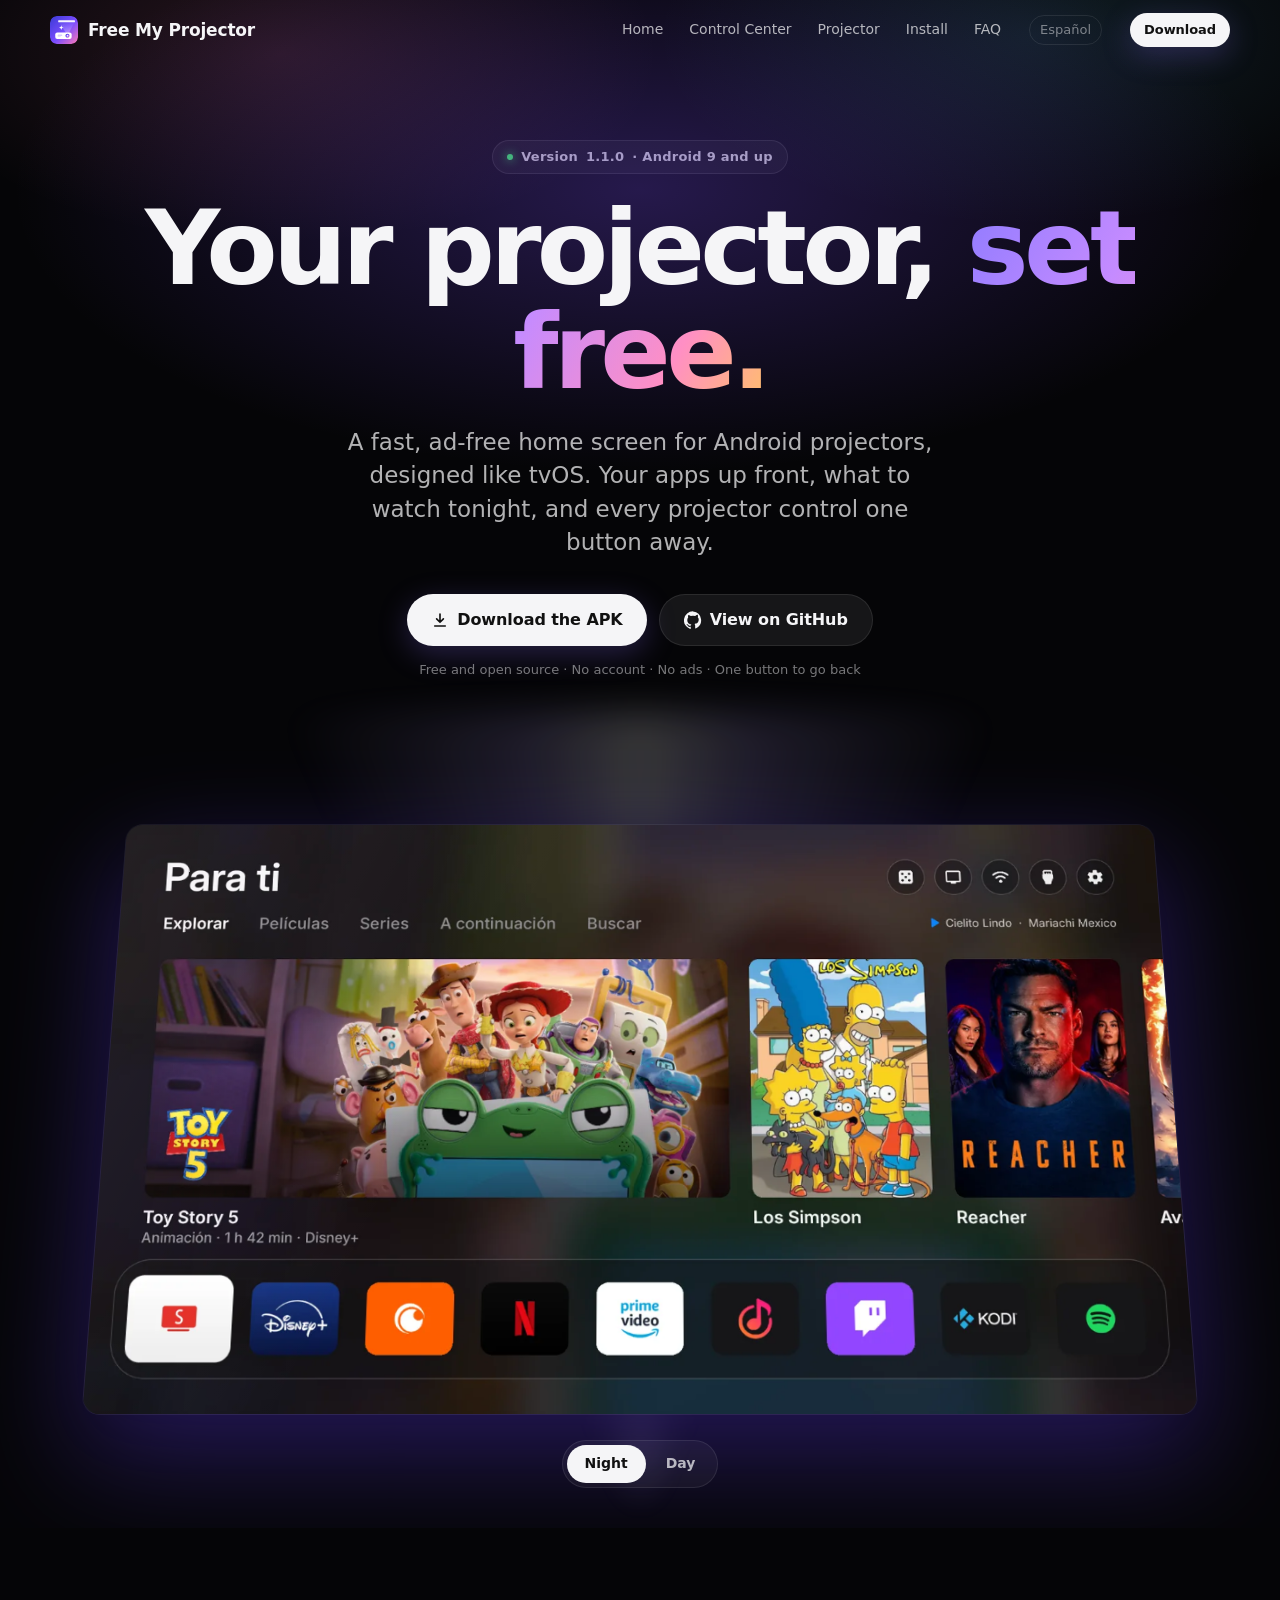
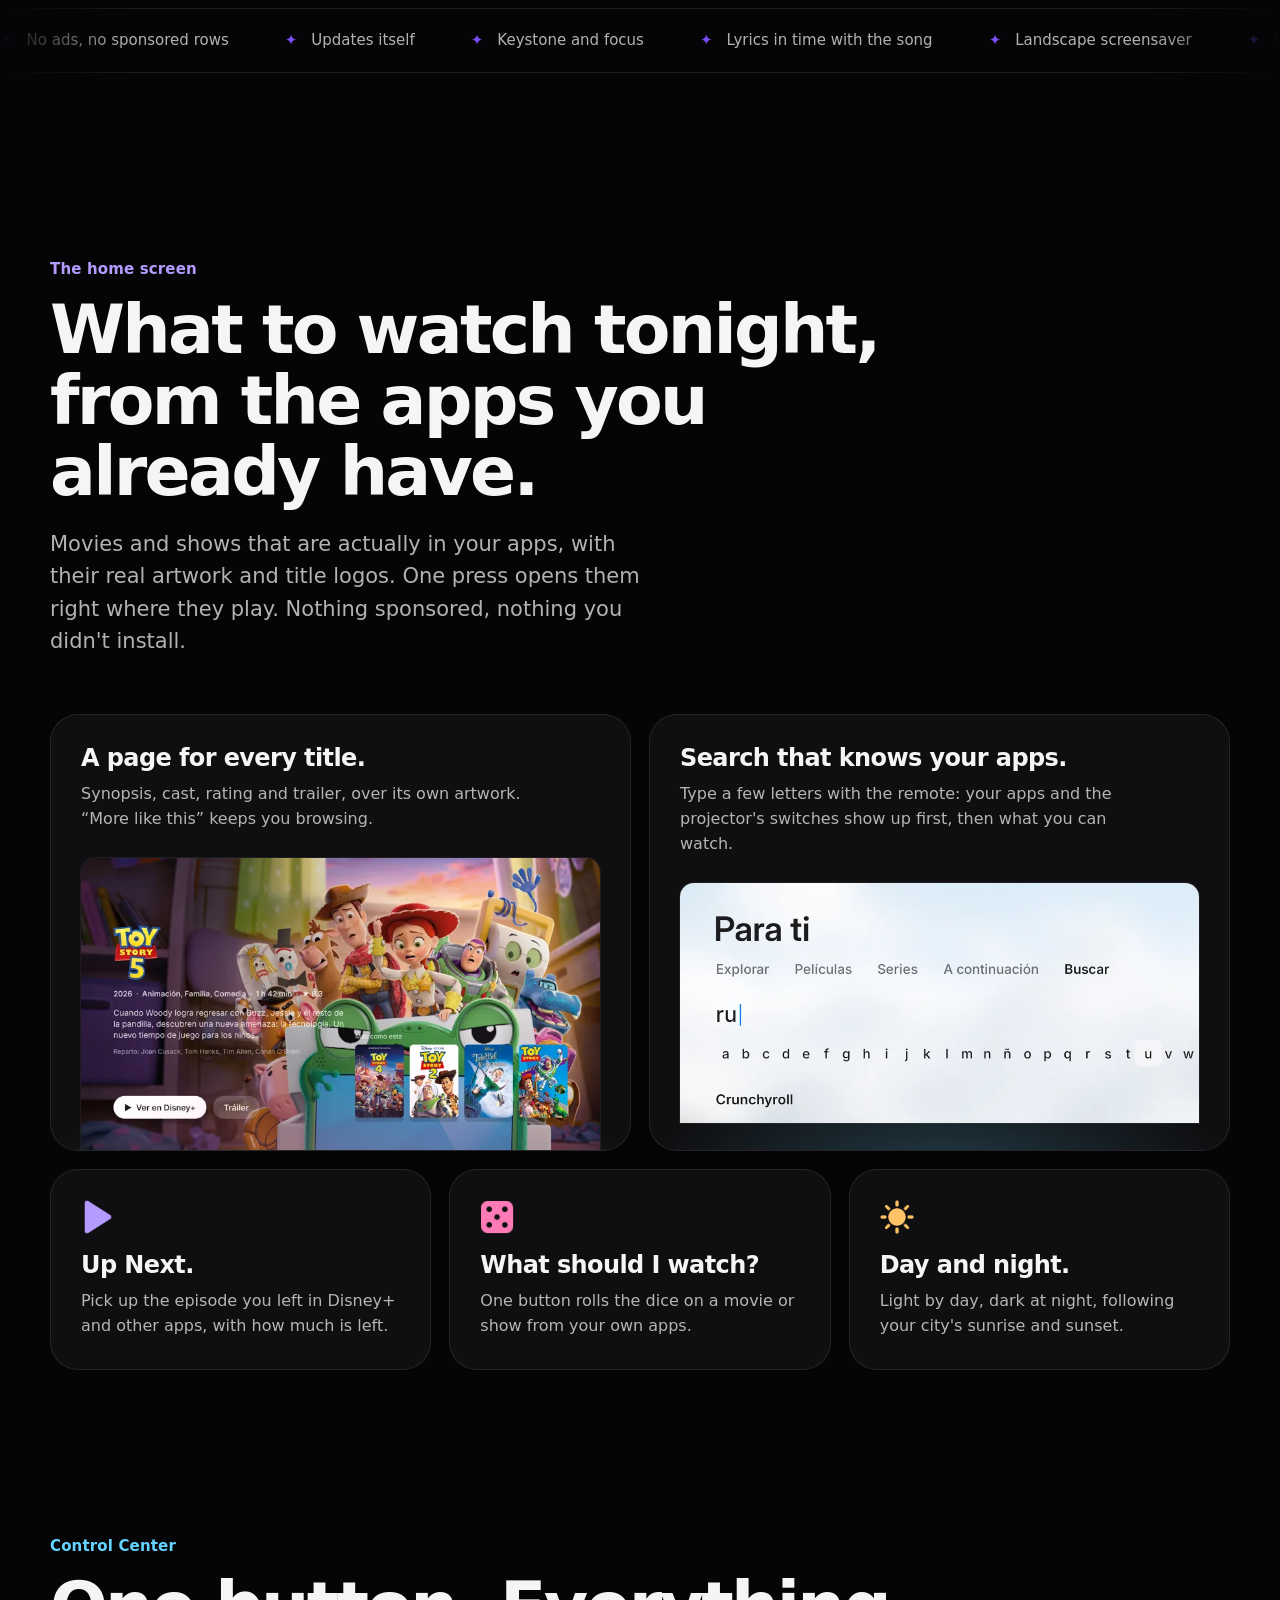
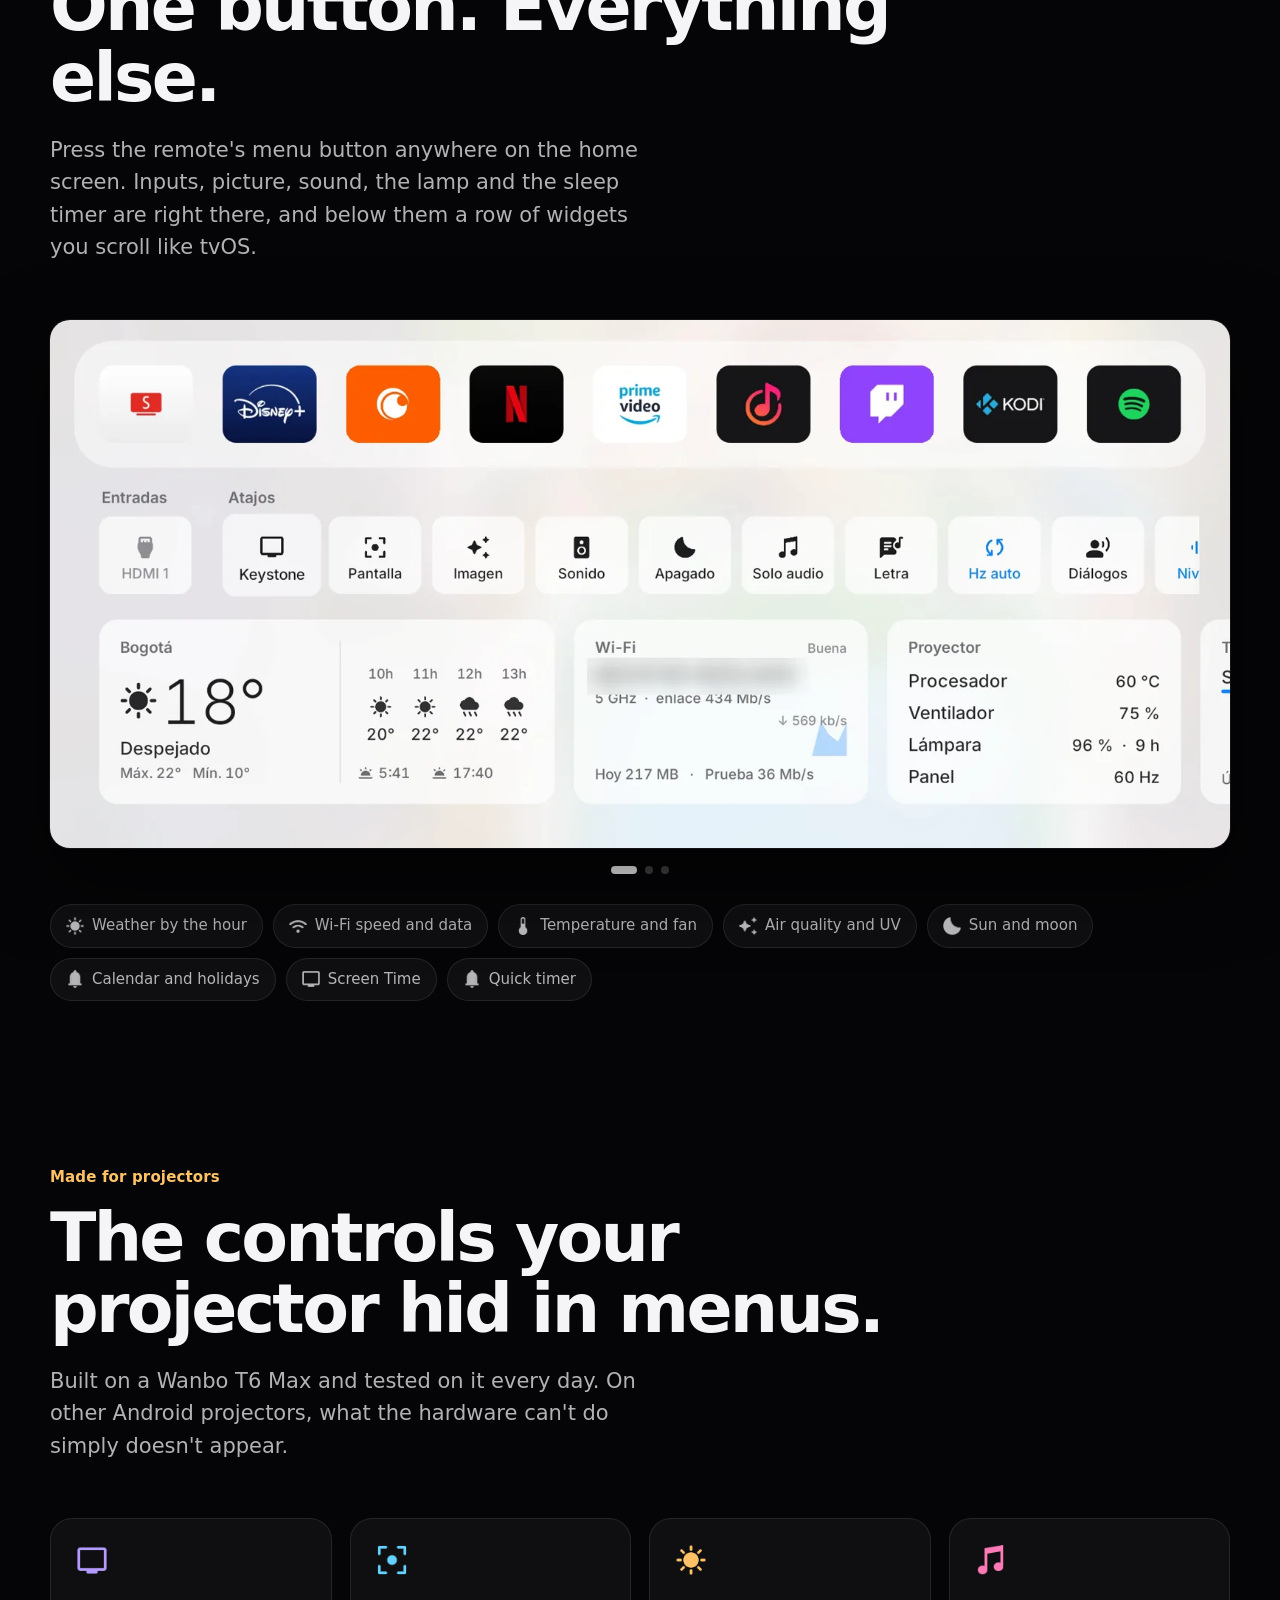
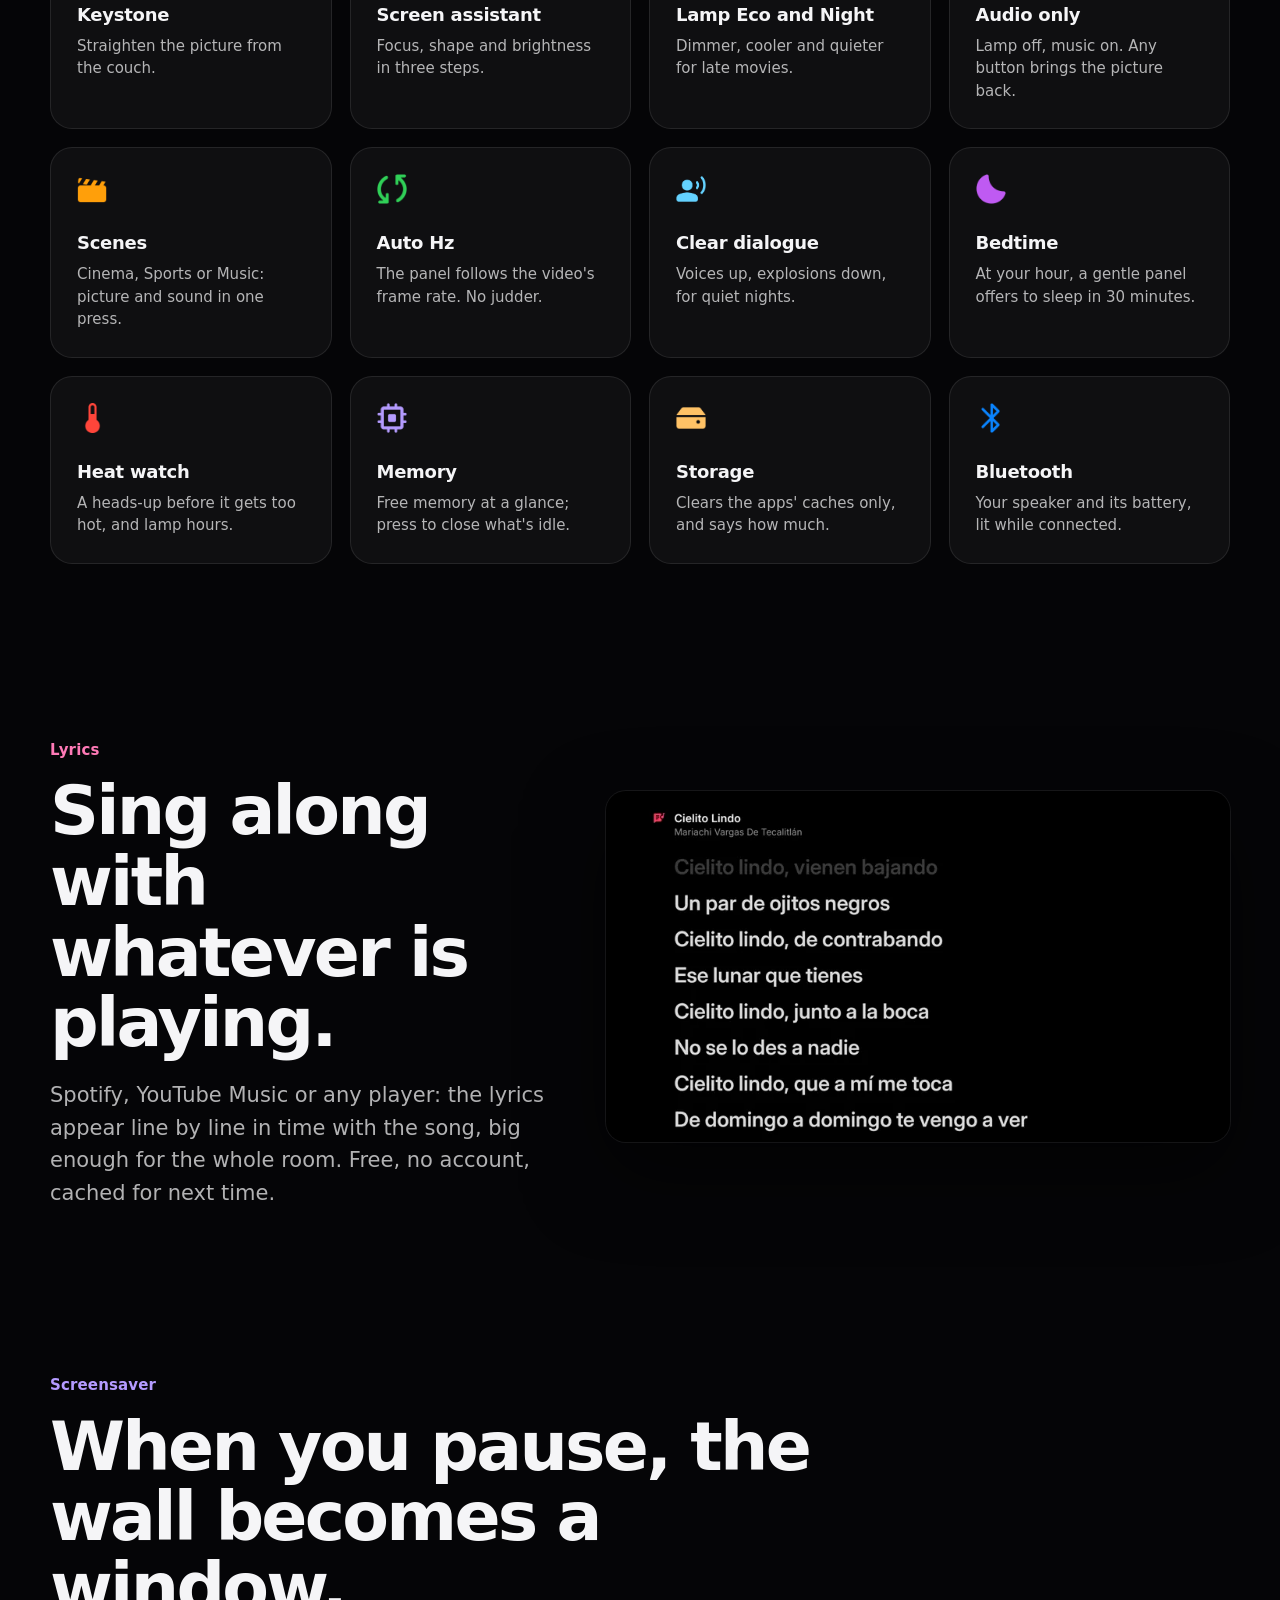
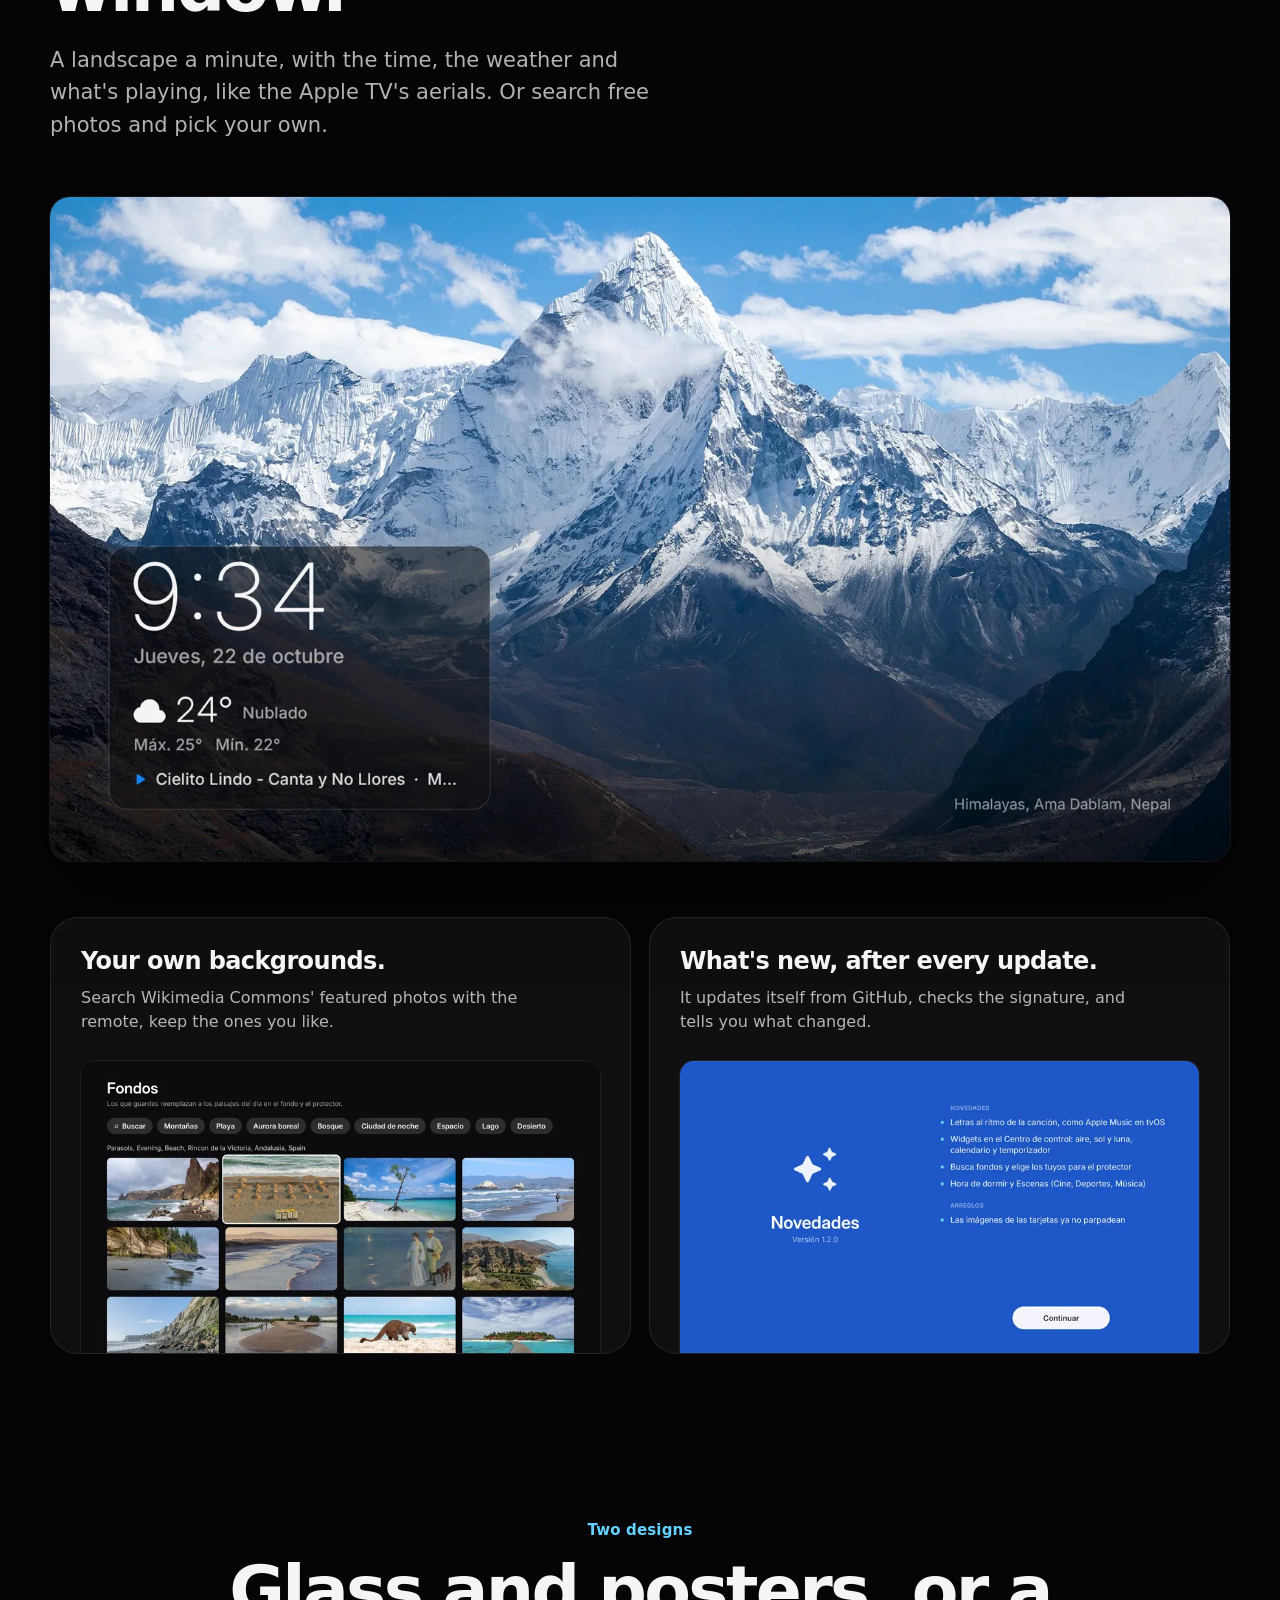
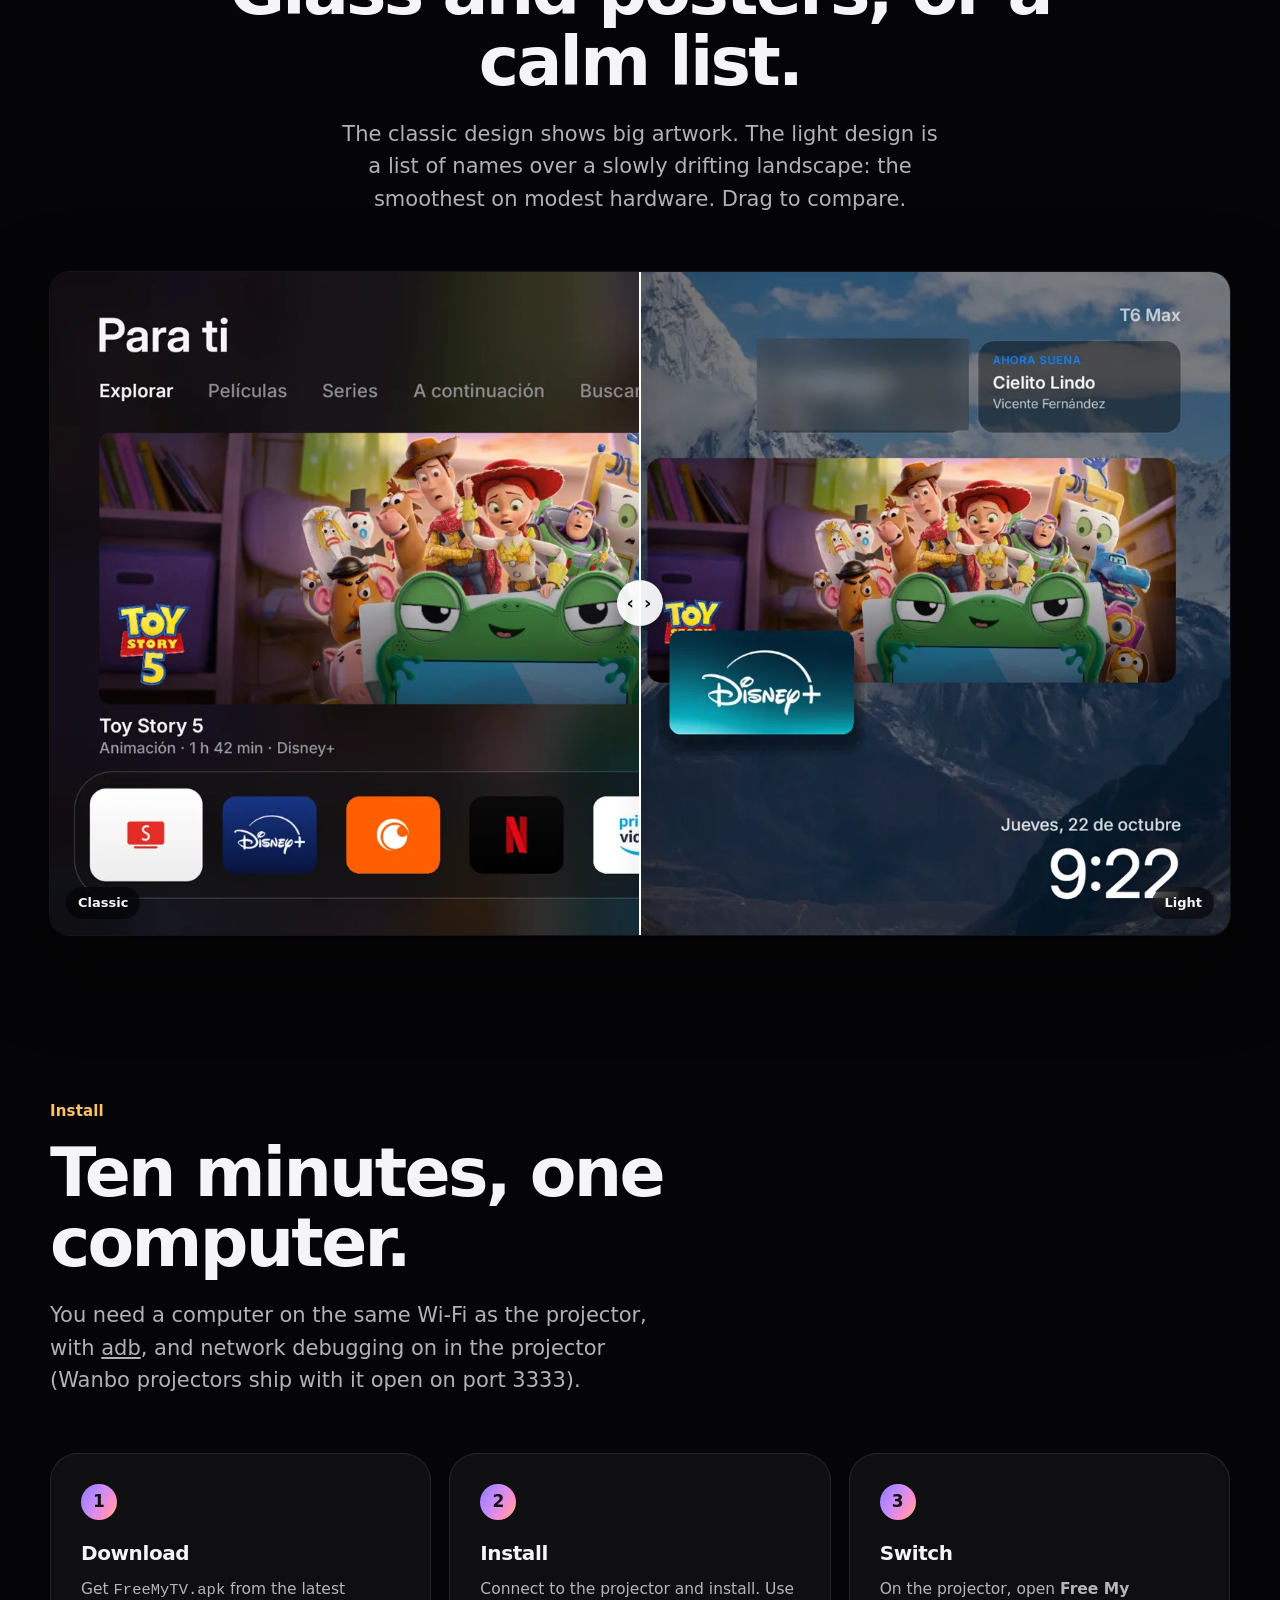
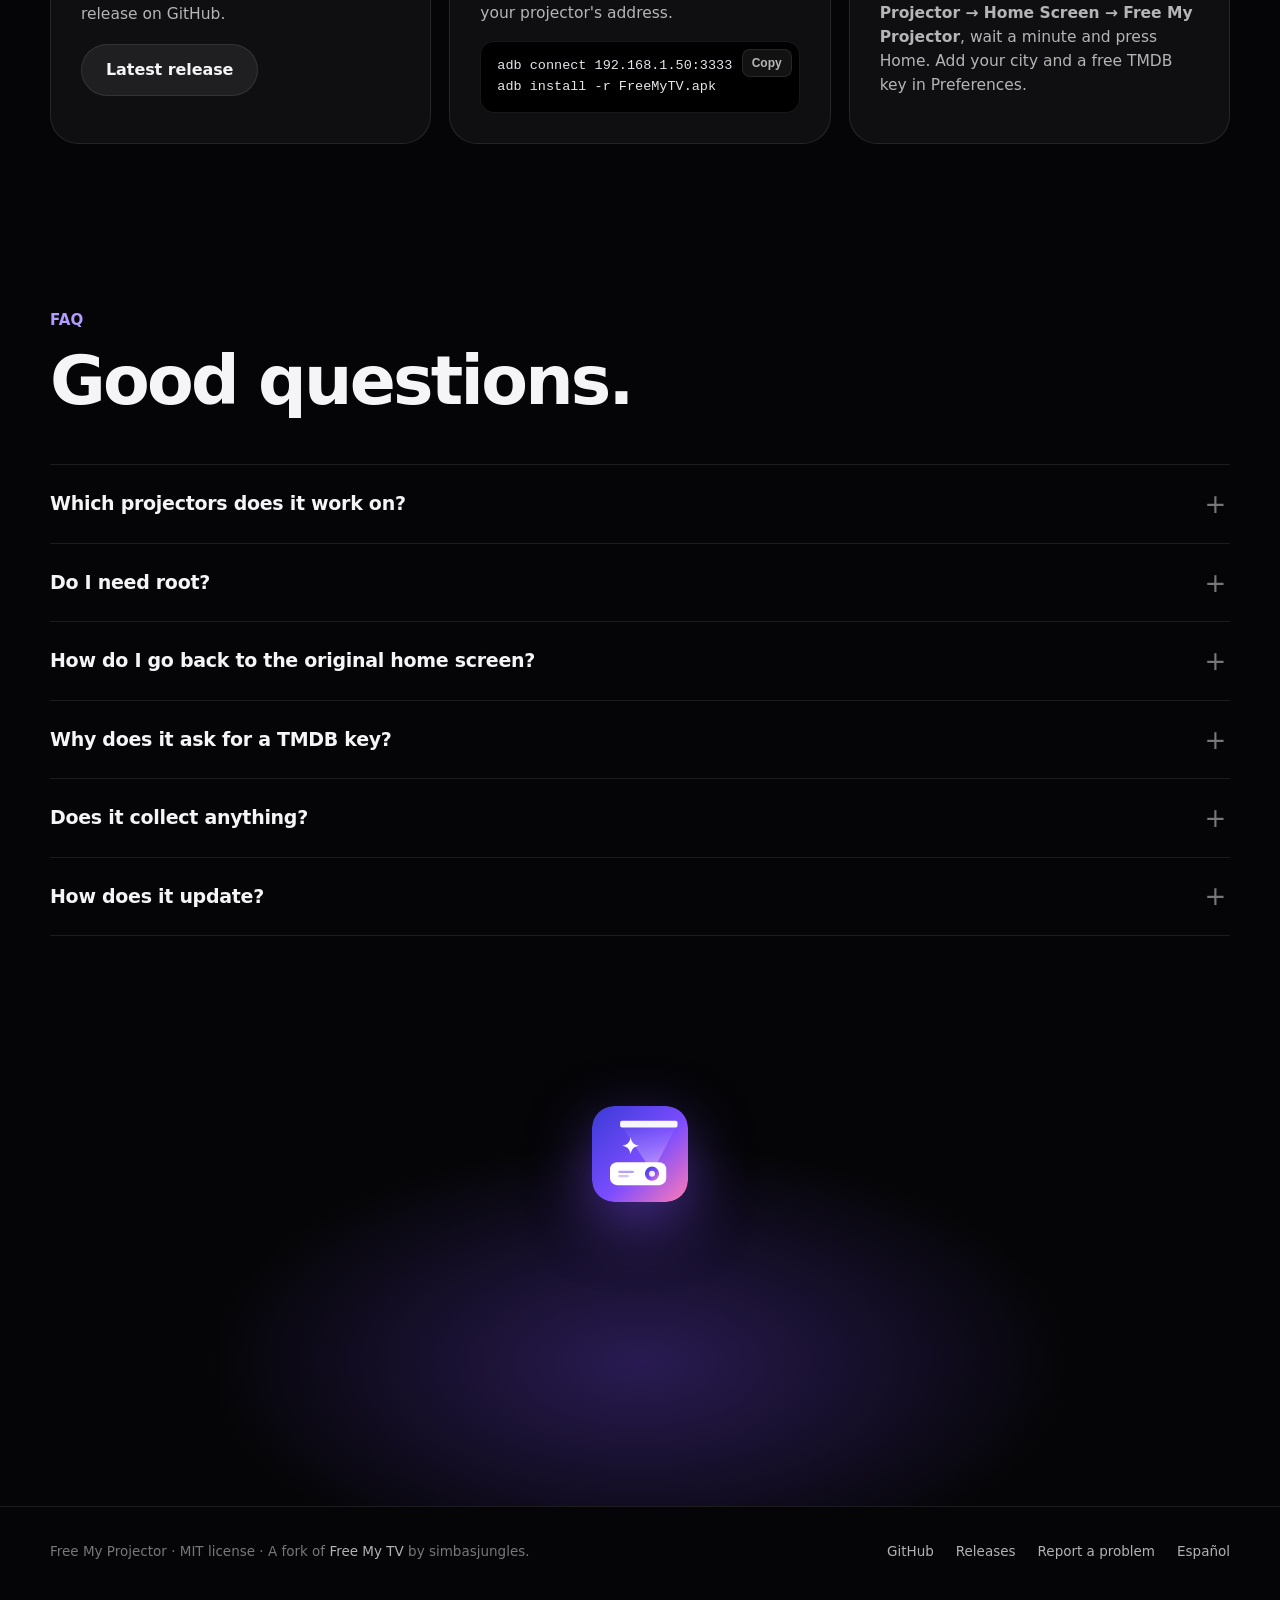
==== commit 73d0cc15: "fix(web): versión en los enlaces a CSS y JS para que los cambios lleguen sin esperar la caché Co-Aut" ====
--- a/docs/index.html
+++ b/docs/index.html
@@ -19,7 +19,7 @@
   <link rel="icon" href="assets/logo.svg" type="image/svg+xml">
   <link rel="apple-touch-icon" href="assets/icon-180.png">
   <link rel="preload" href="assets/fonts/InterVariable.ttf" as="font" type="font/ttf" crossorigin>
-  <link rel="stylesheet" href="styles.css">
+  <link rel="stylesheet" href="styles.css?v=2">
 </head>
 <body>
 
@@ -287,6 +287,6 @@
   </div>
 </footer>
 
-<script src="app.js" defer></script>
+<script src="app.js?v=2" defer></script>
 </body>
 </html>
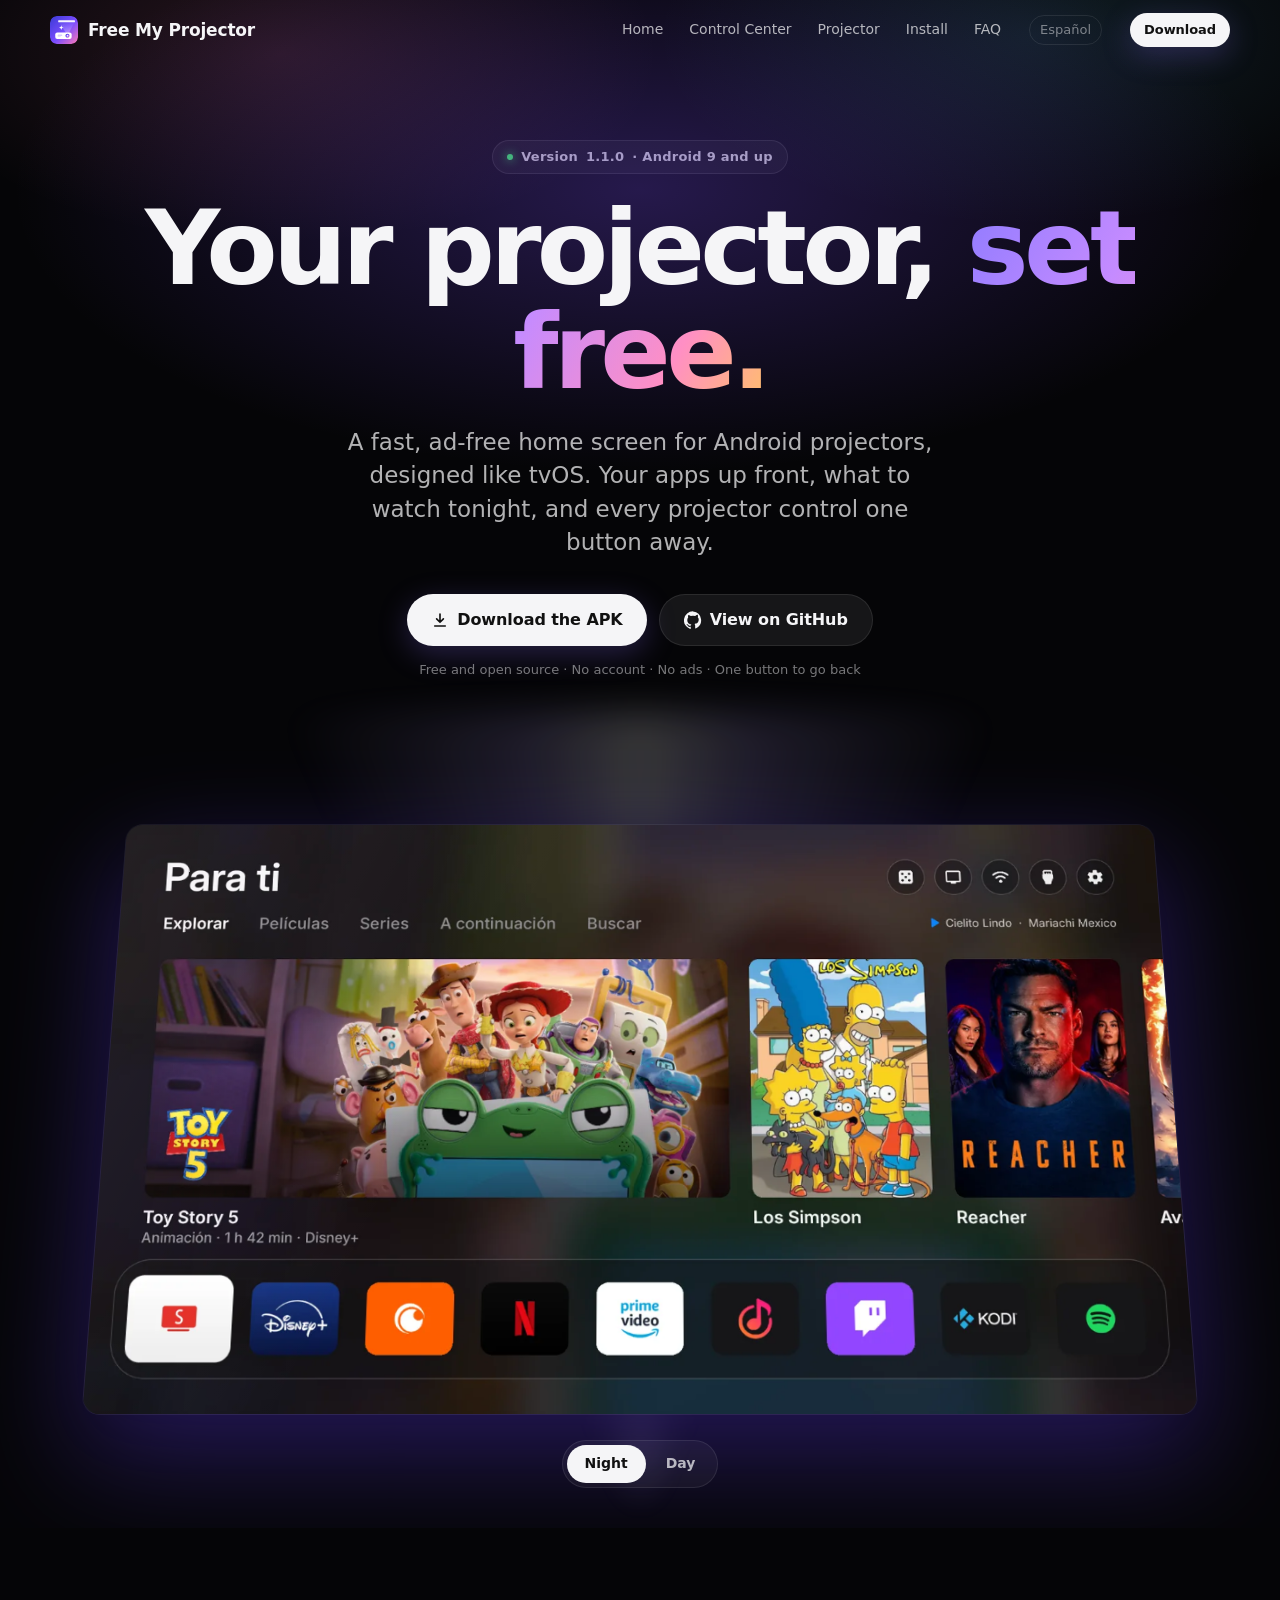
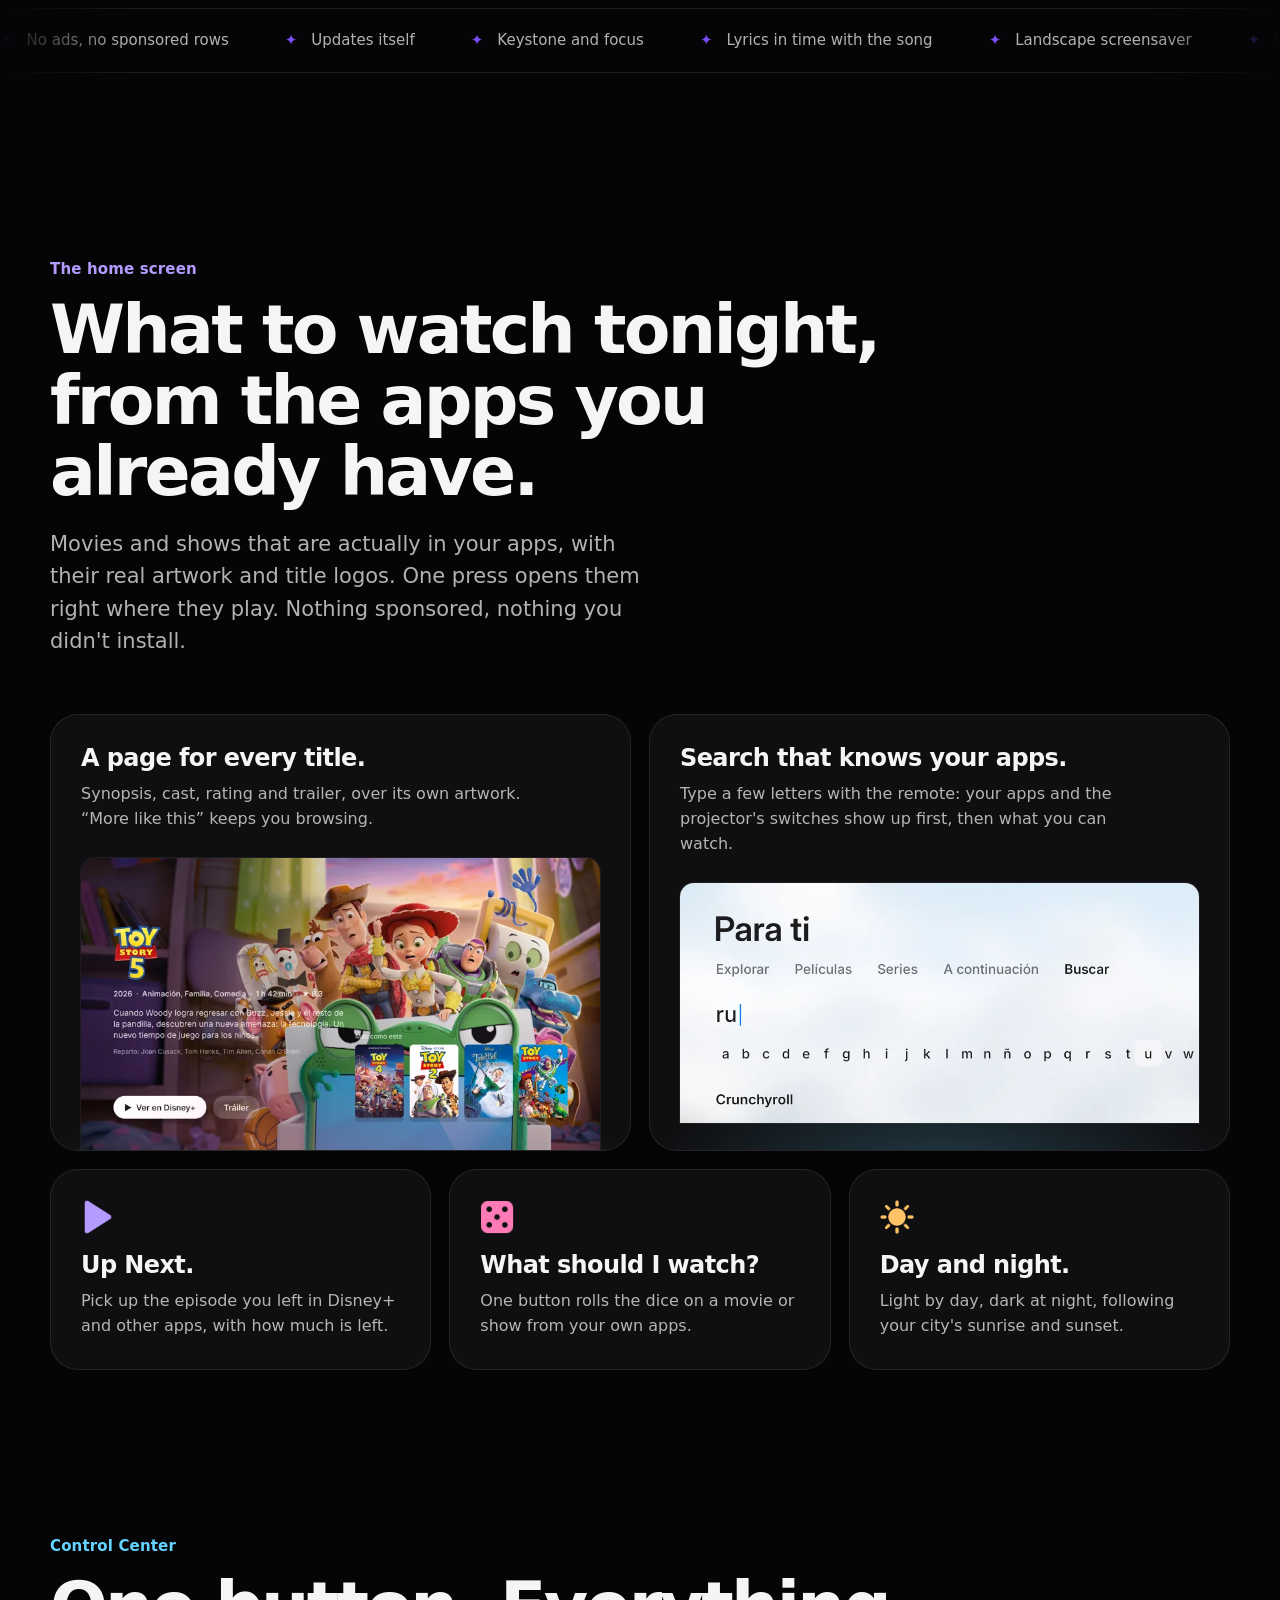
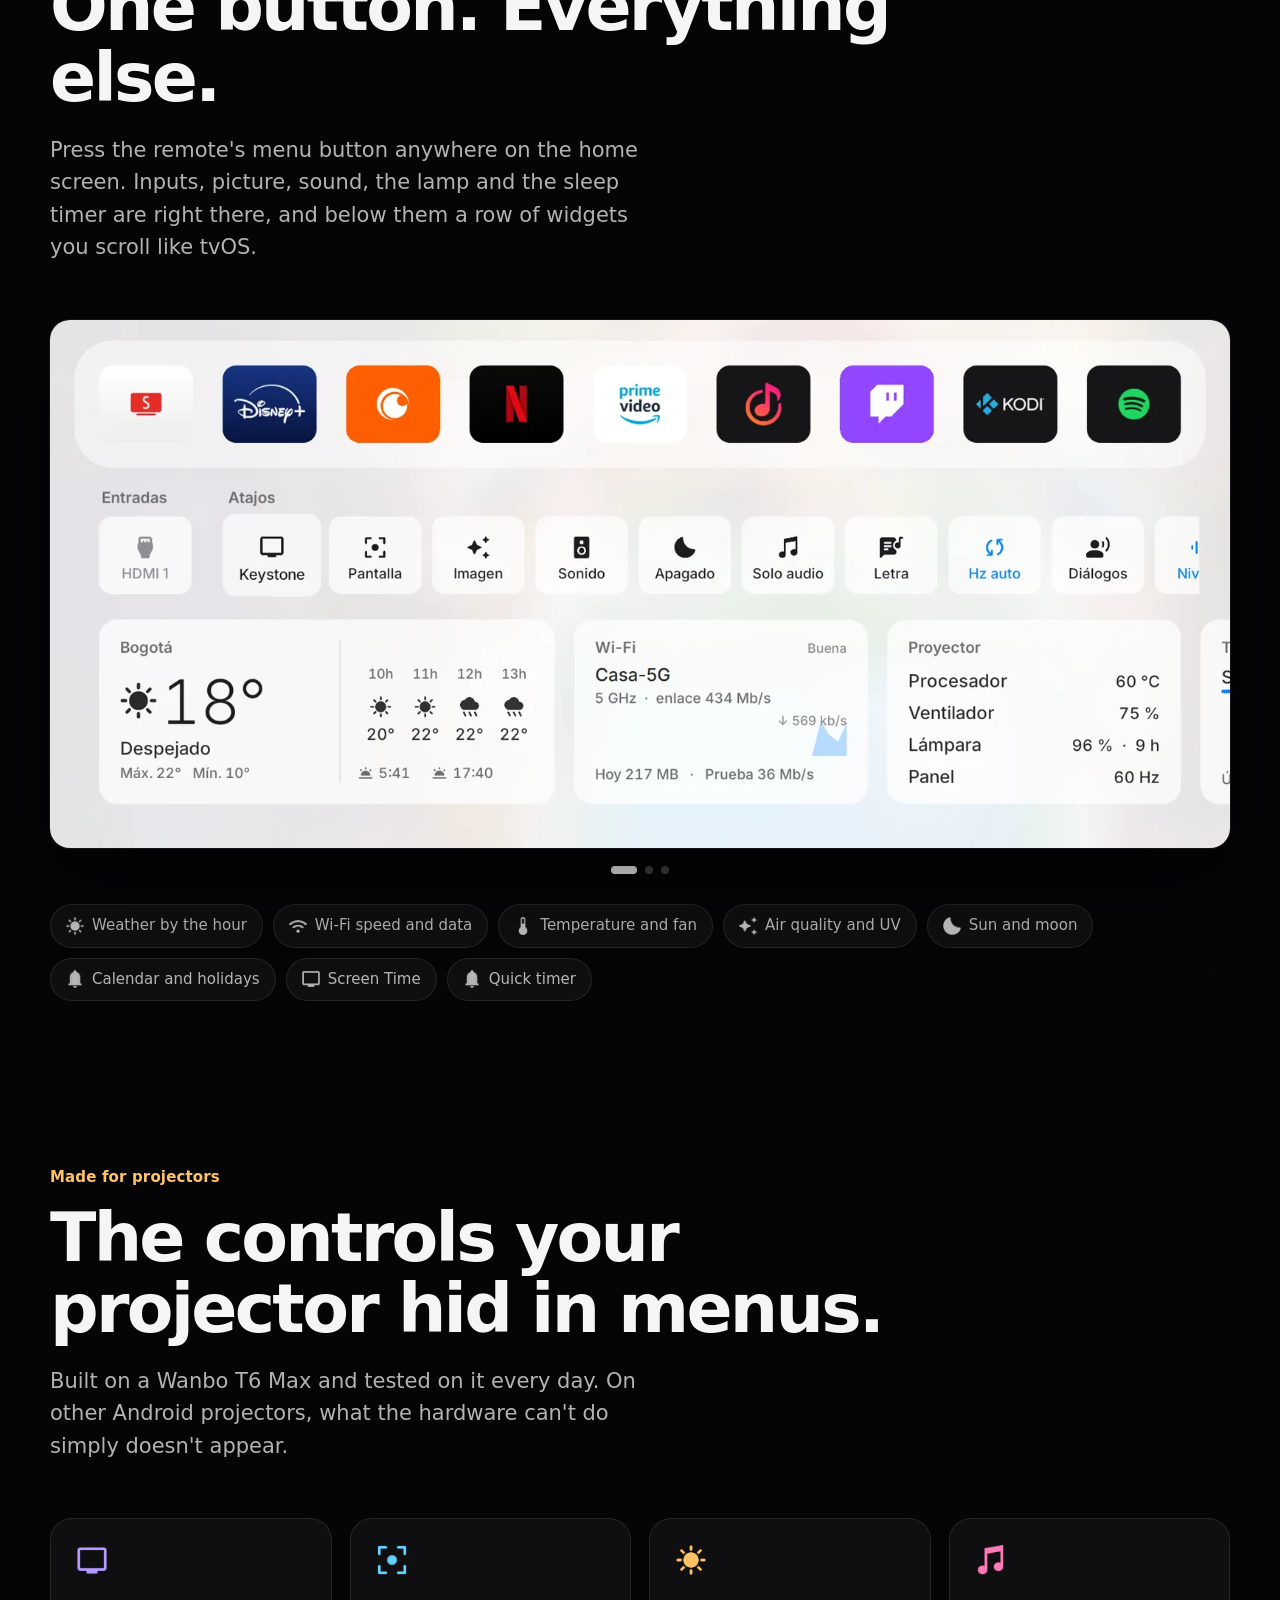
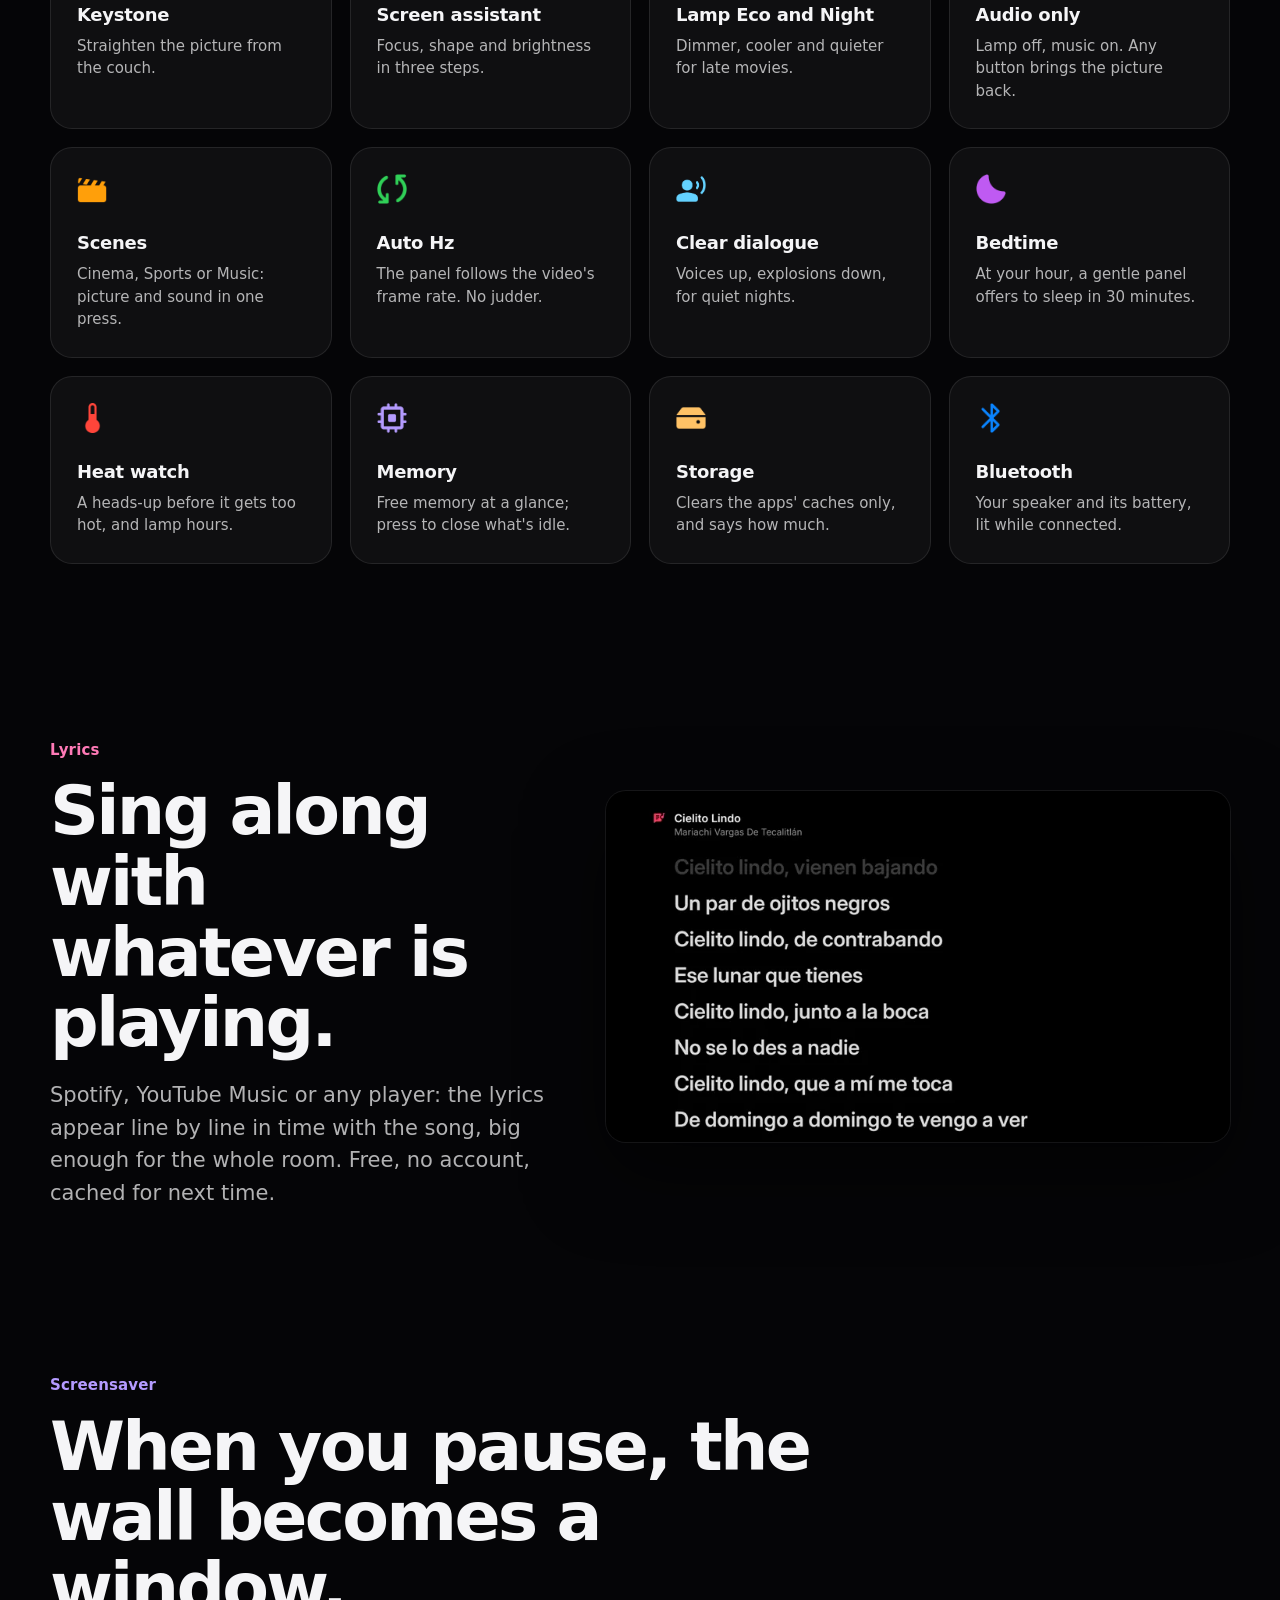
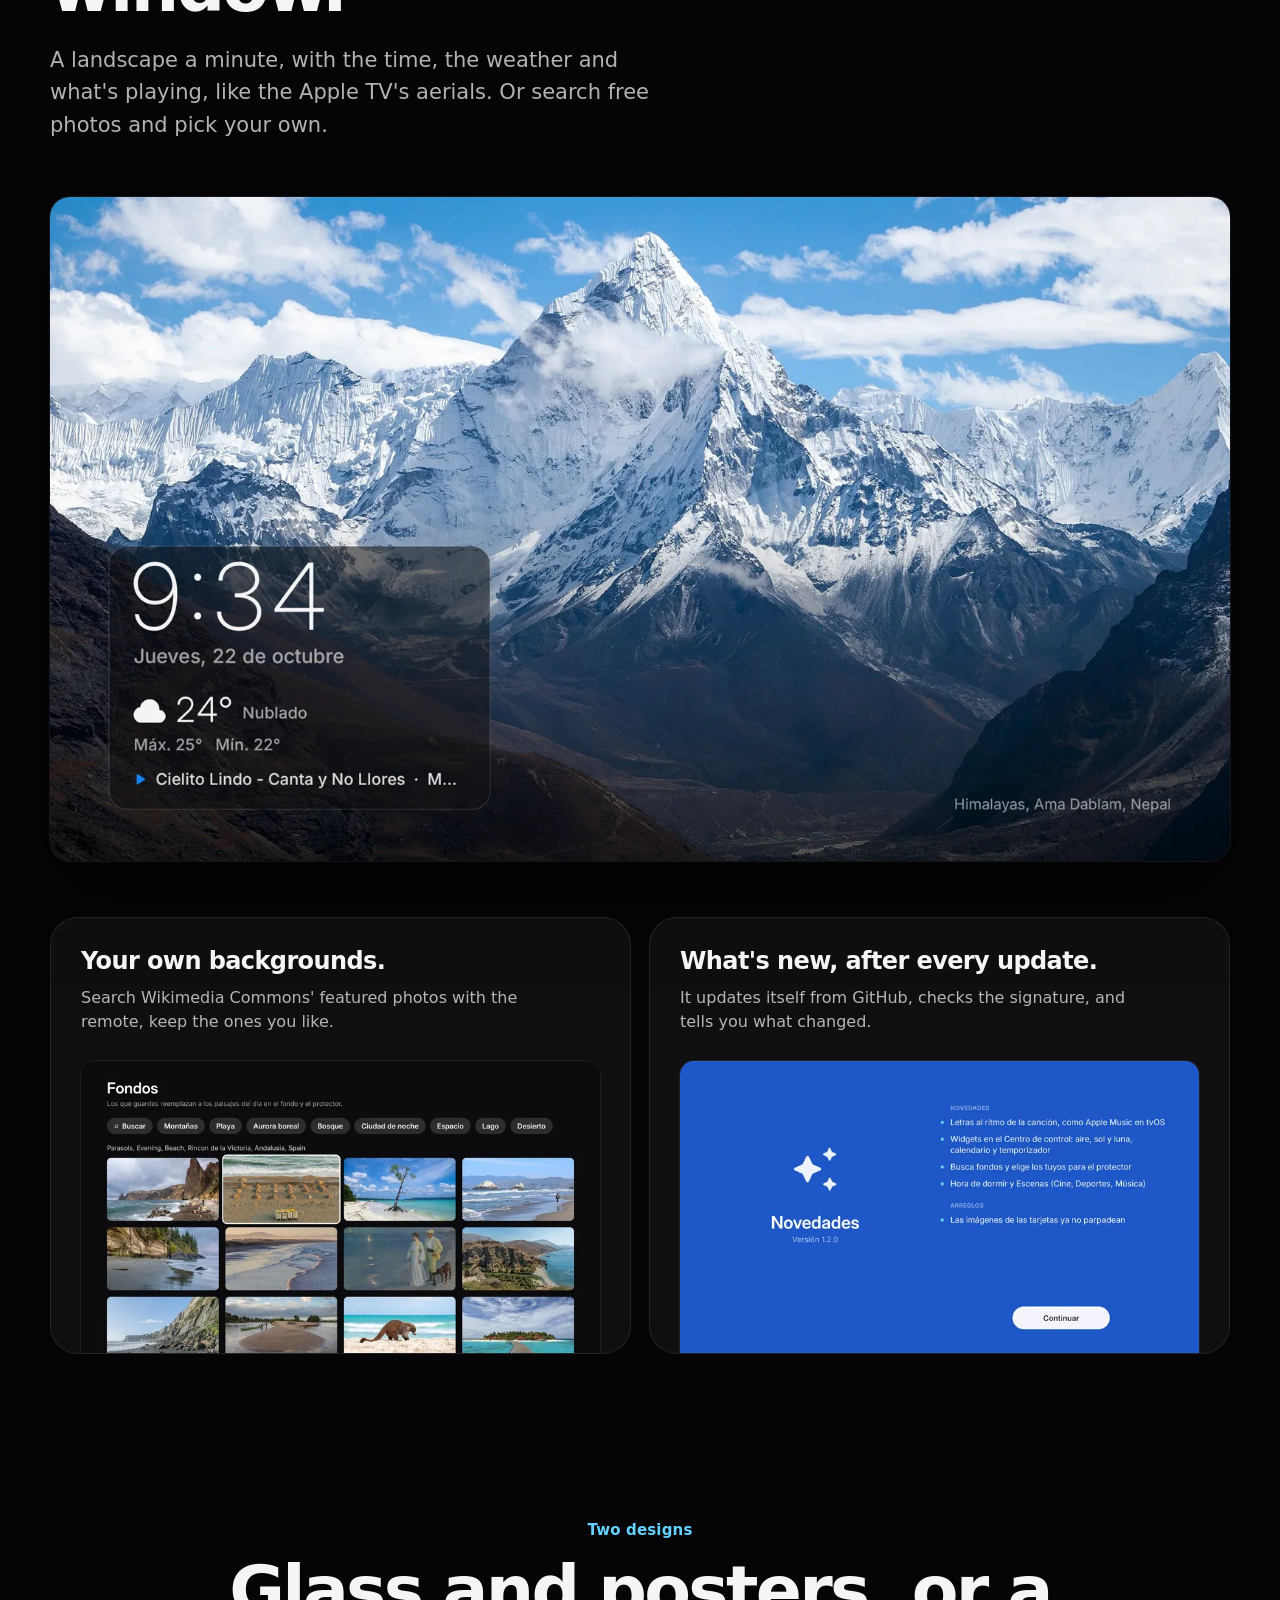
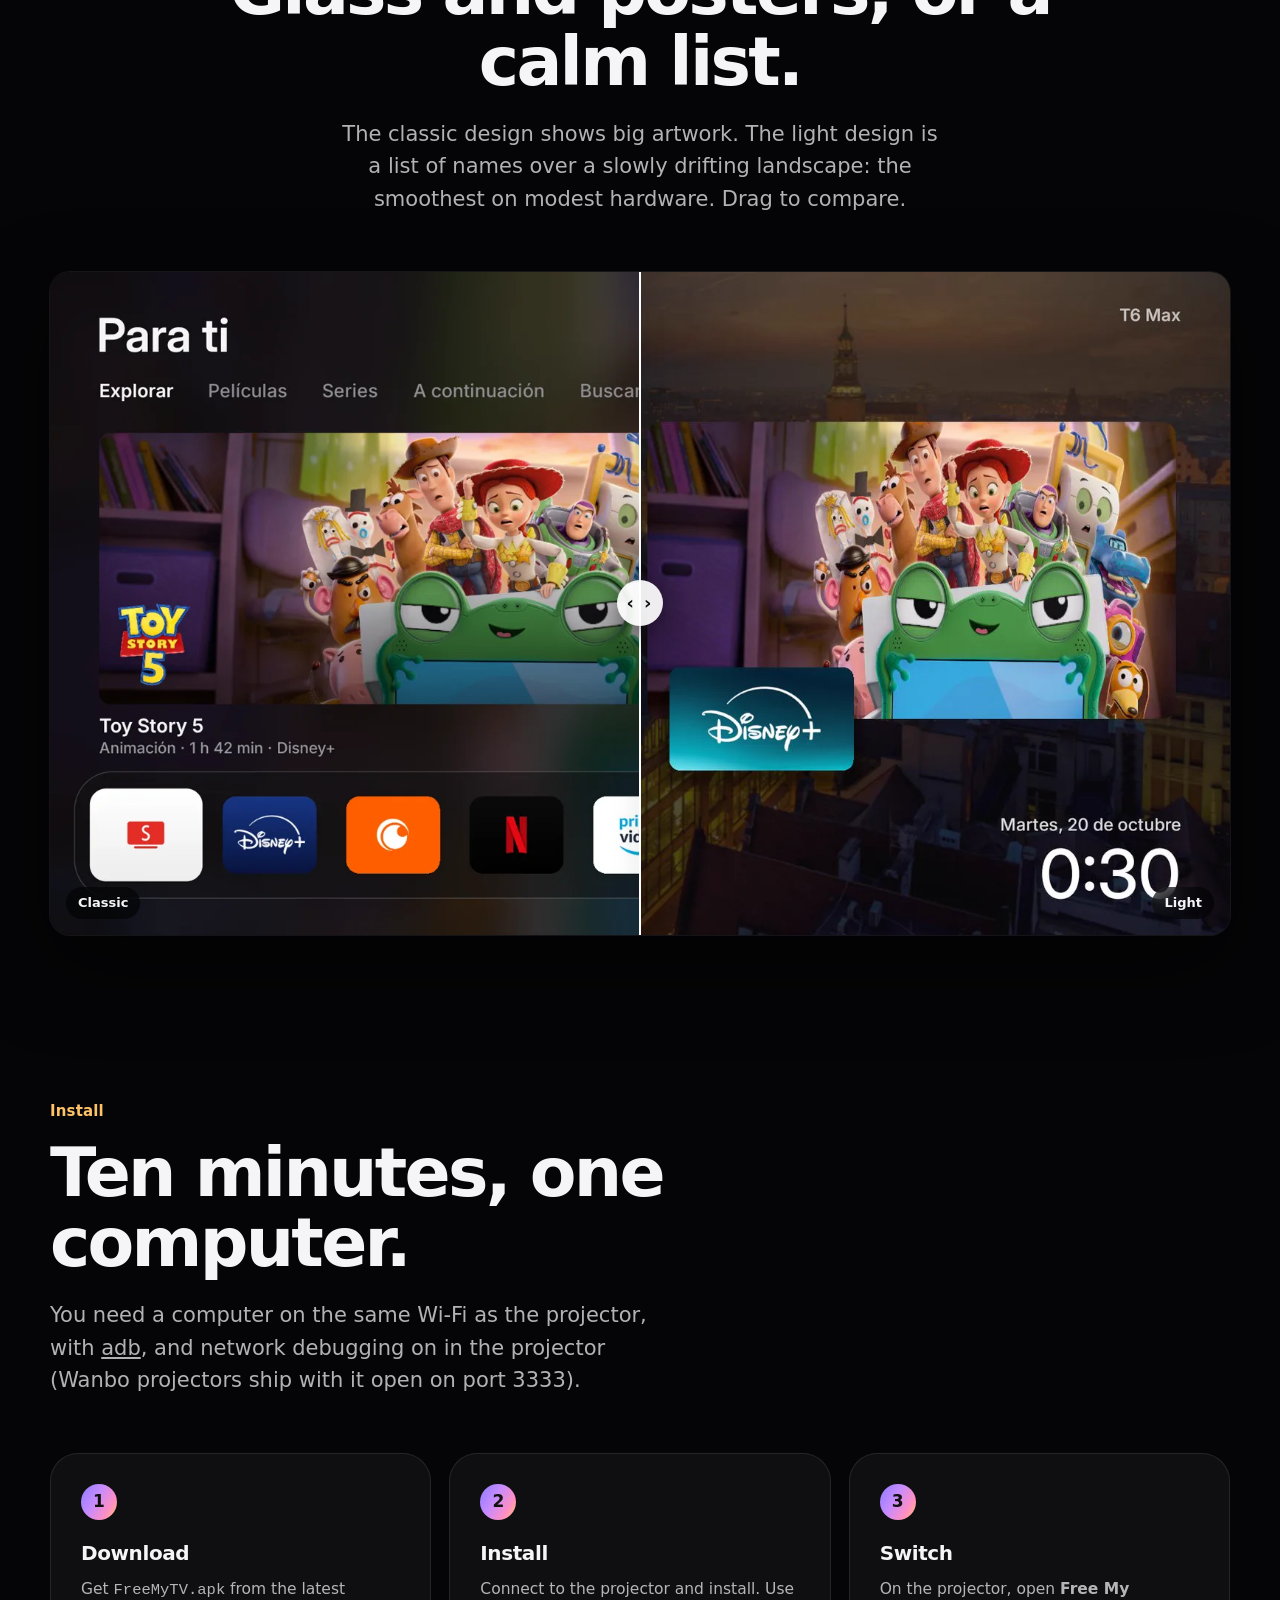
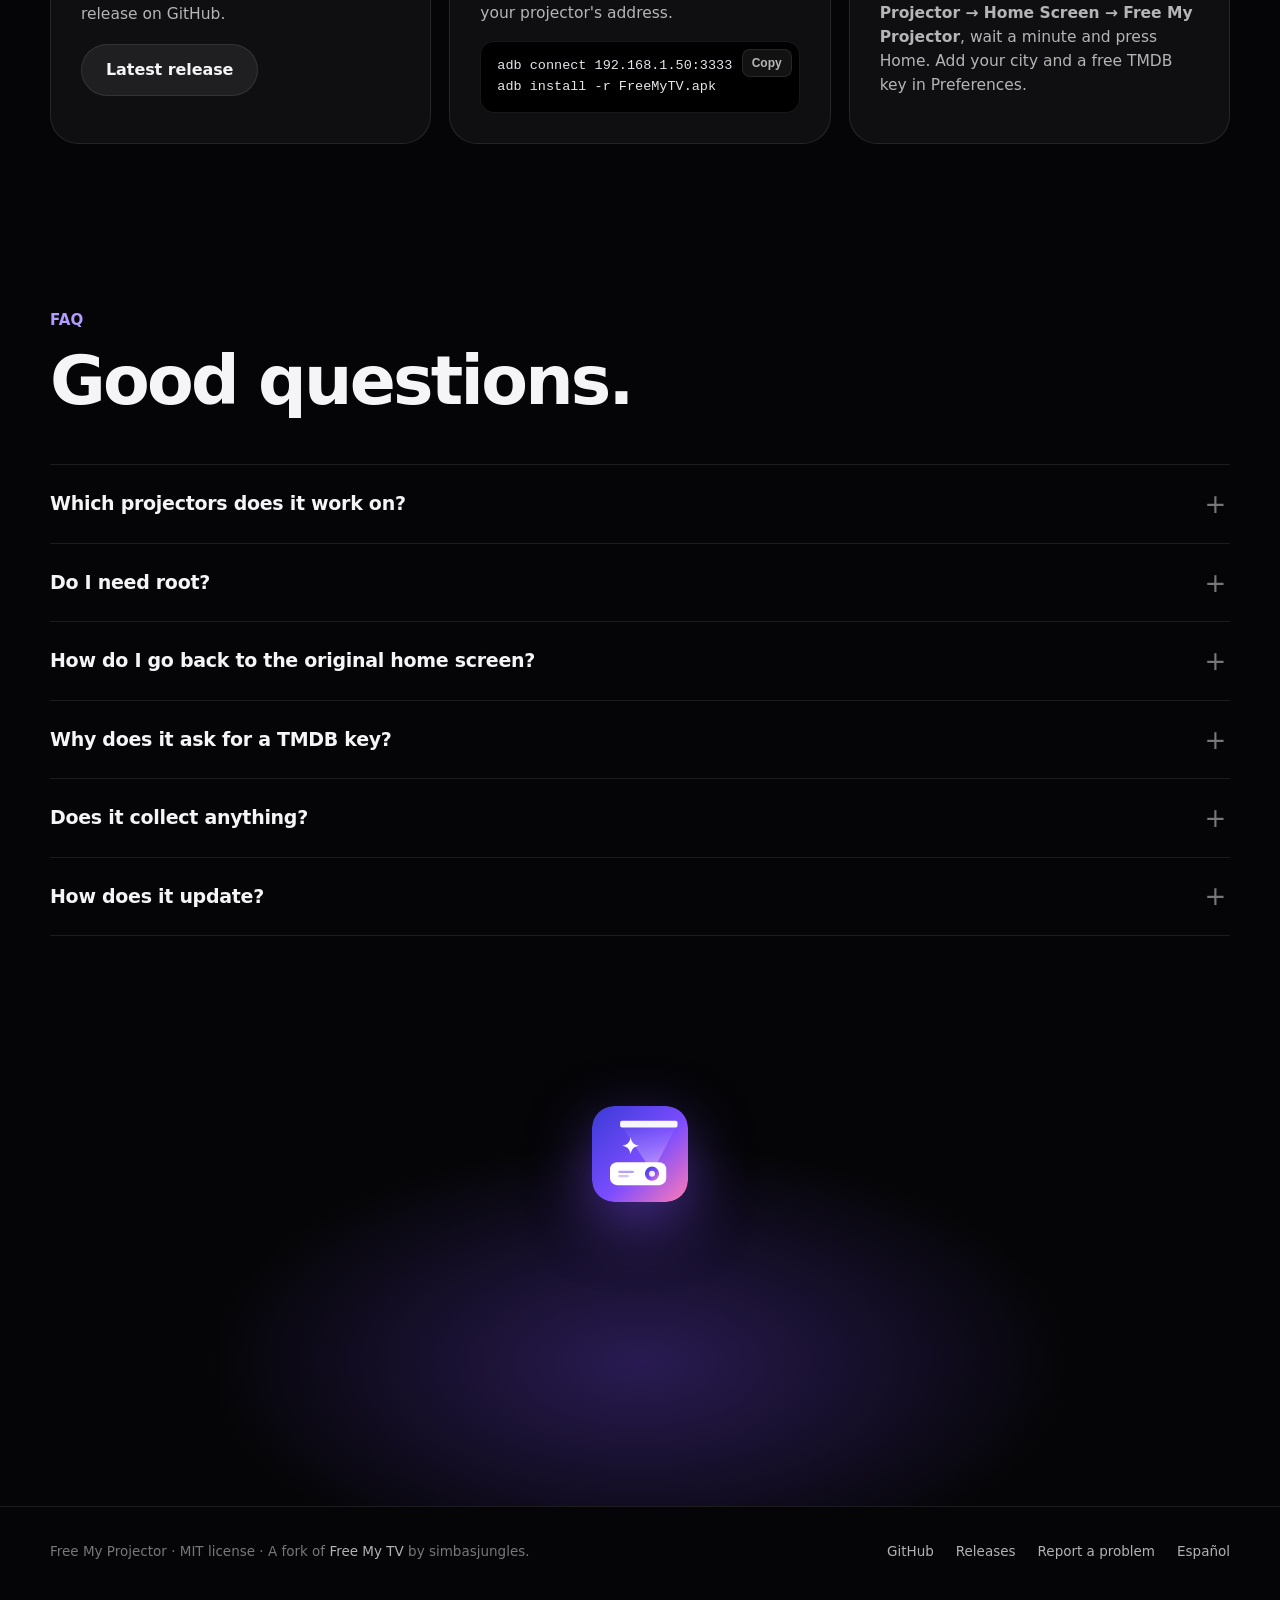
==== commit d43cd0f6: "feat: 7 idiomas más (francés, alemán, ruso, chino, japonés, turco, indonesio) con catálogos como el " ====
--- a/docs/index.html
+++ b/docs/index.html
@@ -73,8 +73,8 @@
 
   <div class="ticker" aria-hidden="true">
     <div class="ticker-track">
-      <span>No ads, no sponsored rows</span><span>Updates itself</span><span>Keystone and focus</span><span>Lyrics in time with the song</span><span>Landscape screensaver</span><span>Light and dark, by the hour</span><span>Open source, MIT</span><span>Runs smoothly on a 2 GB projector</span>
-      <span>No ads, no sponsored rows</span><span>Updates itself</span><span>Keystone and focus</span><span>Lyrics in time with the song</span><span>Landscape screensaver</span><span>Light and dark, by the hour</span><span>Open source, MIT</span><span>Runs smoothly on a 2 GB projector</span>
+      <span>No ads, no sponsored rows</span><span>Updates itself</span><span>Keystone and focus</span><span>Lyrics in time with the song</span><span>Landscape screensaver</span><span>Light and dark, by the hour</span><span>Open source, MIT</span><span>Runs smoothly on a 2 GB projector</span><span>10 languages</span>
+      <span>No ads, no sponsored rows</span><span>Updates itself</span><span>Keystone and focus</span><span>Lyrics in time with the song</span><span>Landscape screensaver</span><span>Light and dark, by the hour</span><span>Open source, MIT</span><span>Runs smoothly on a 2 GB projector</span><span>10 languages</span>
     </div>
   </div>
 
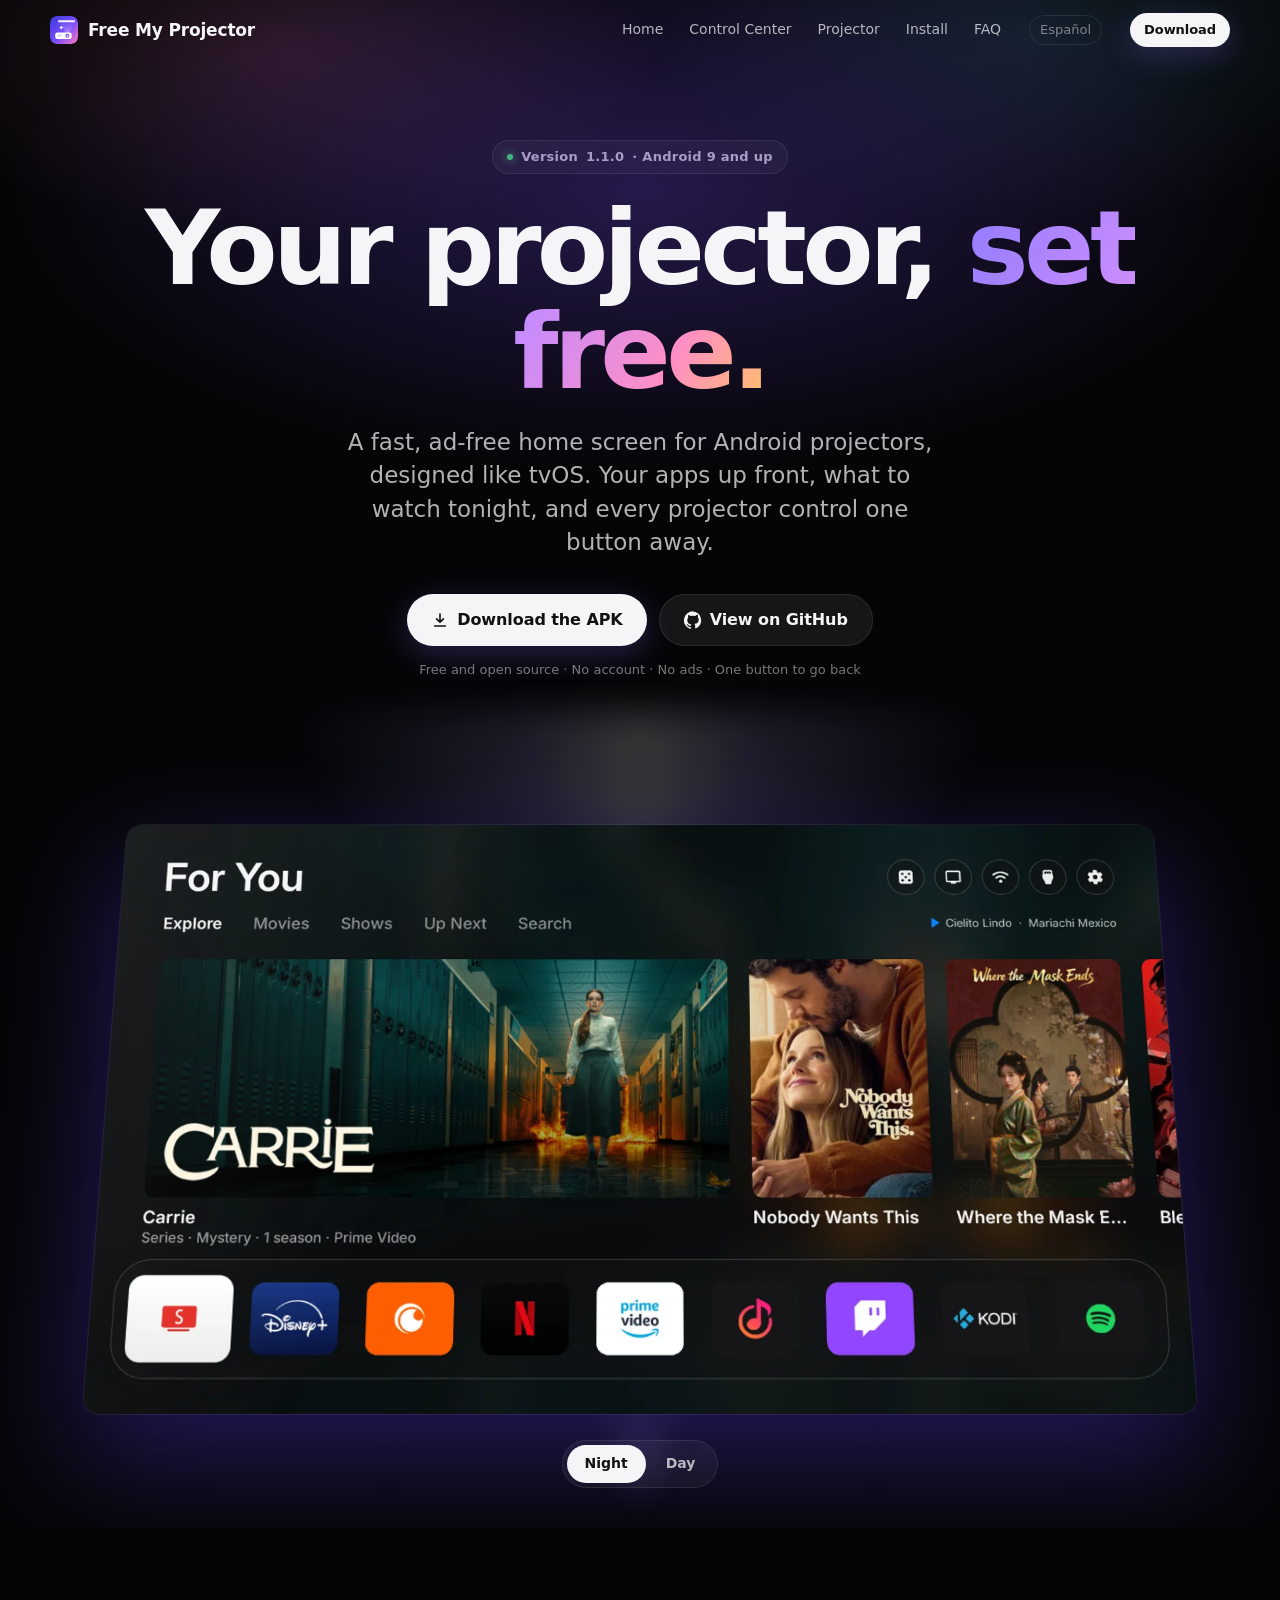
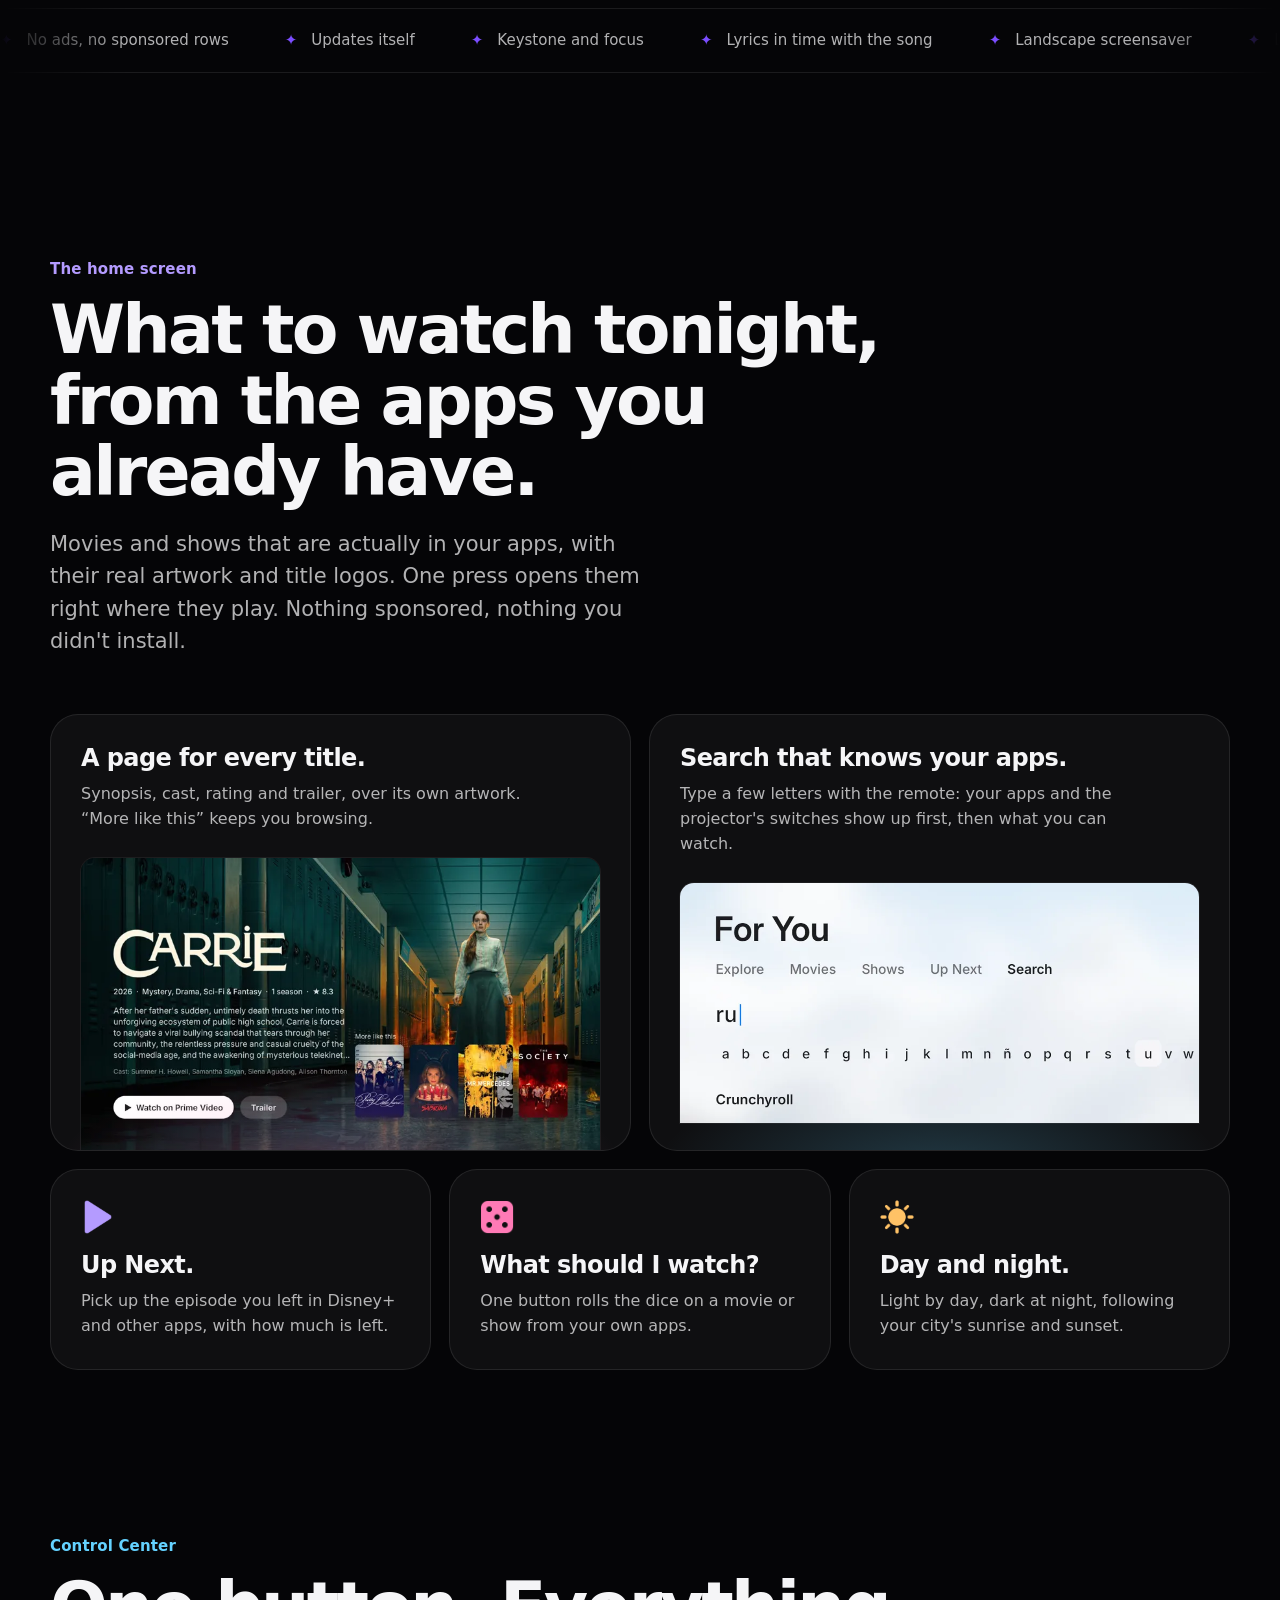
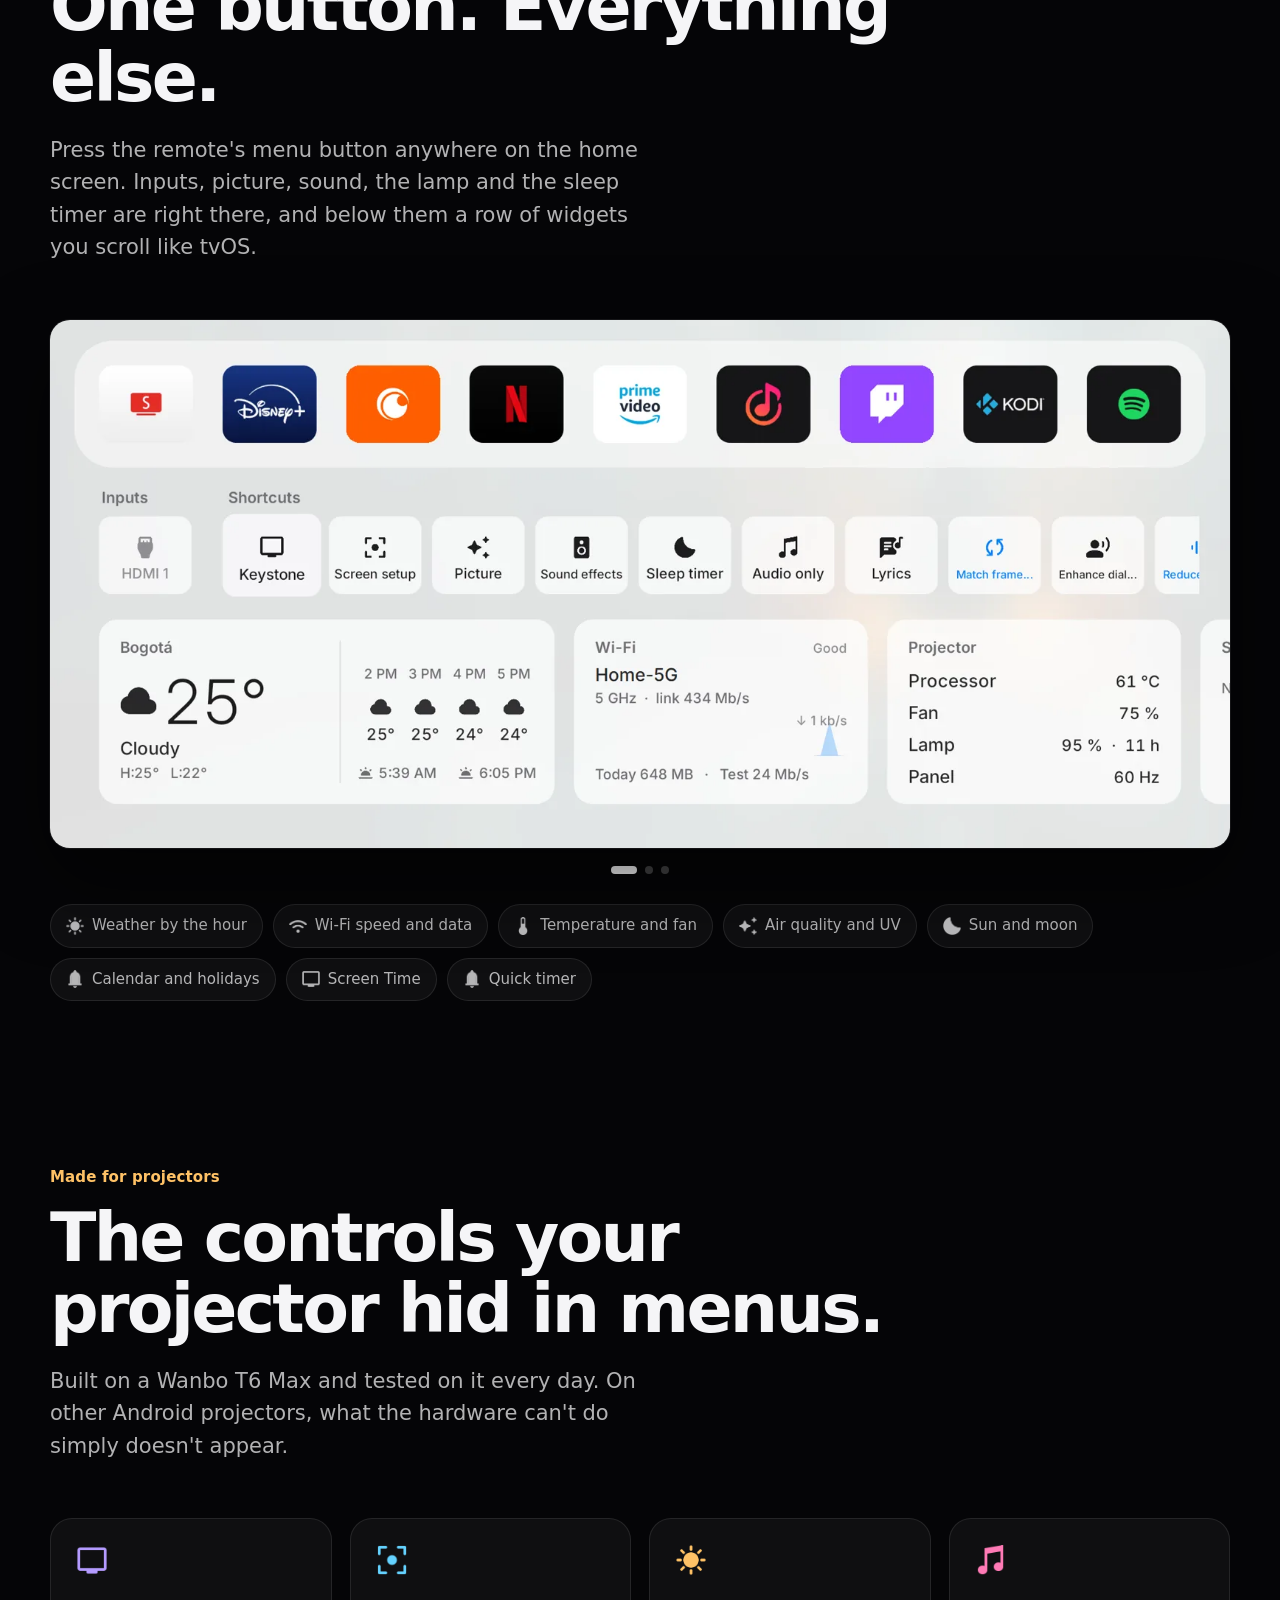
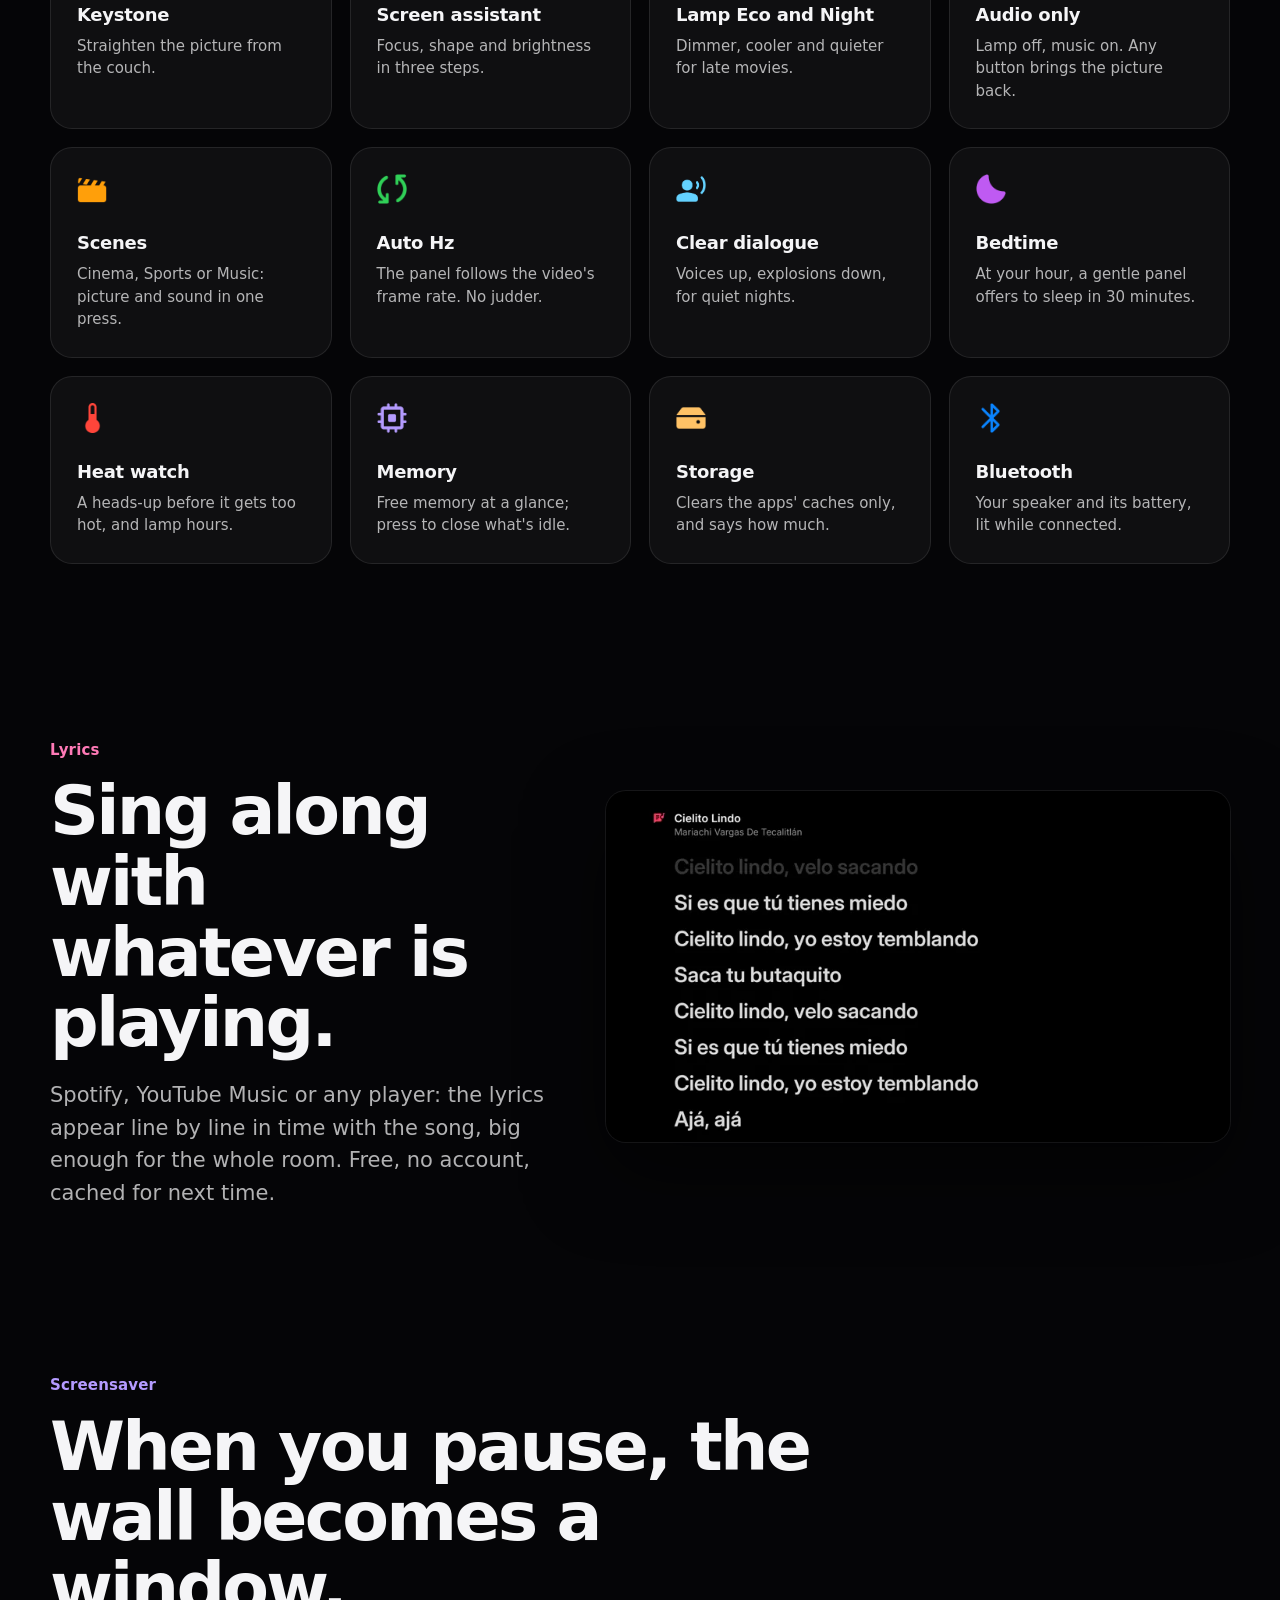
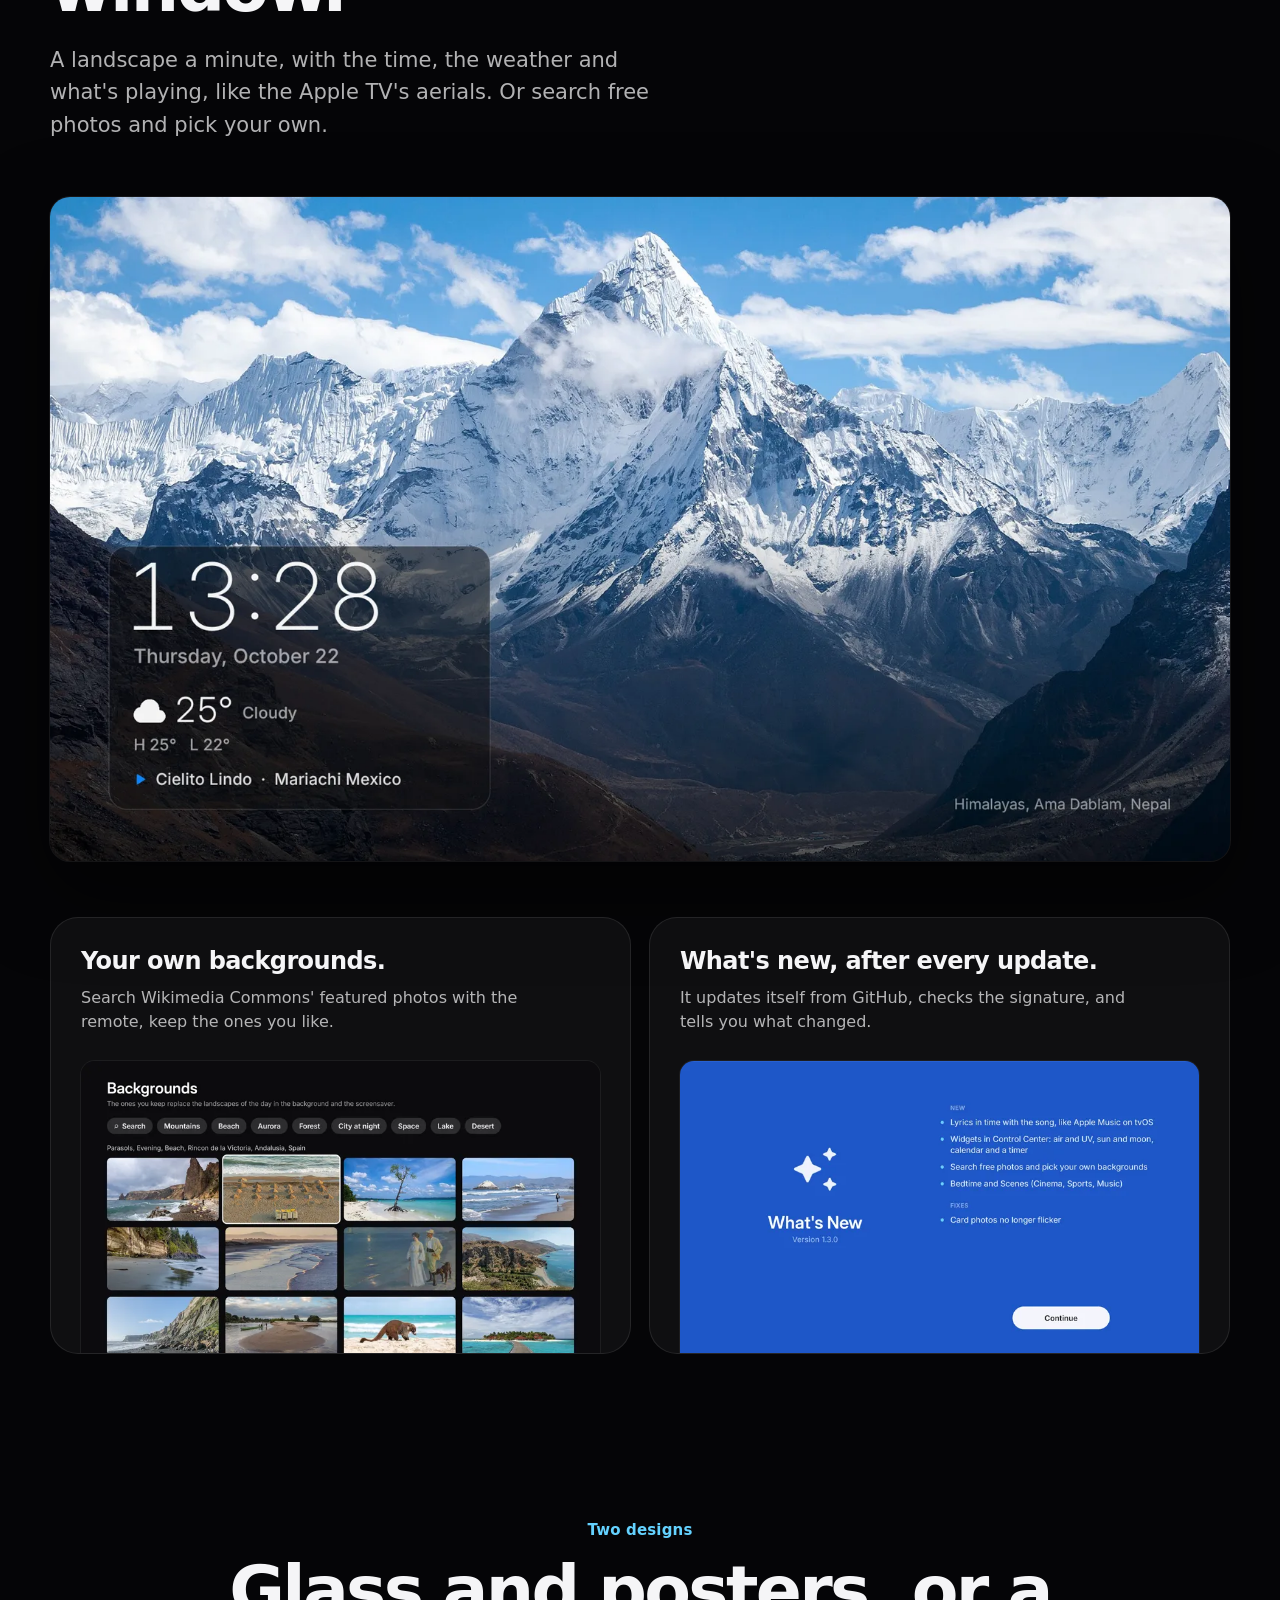
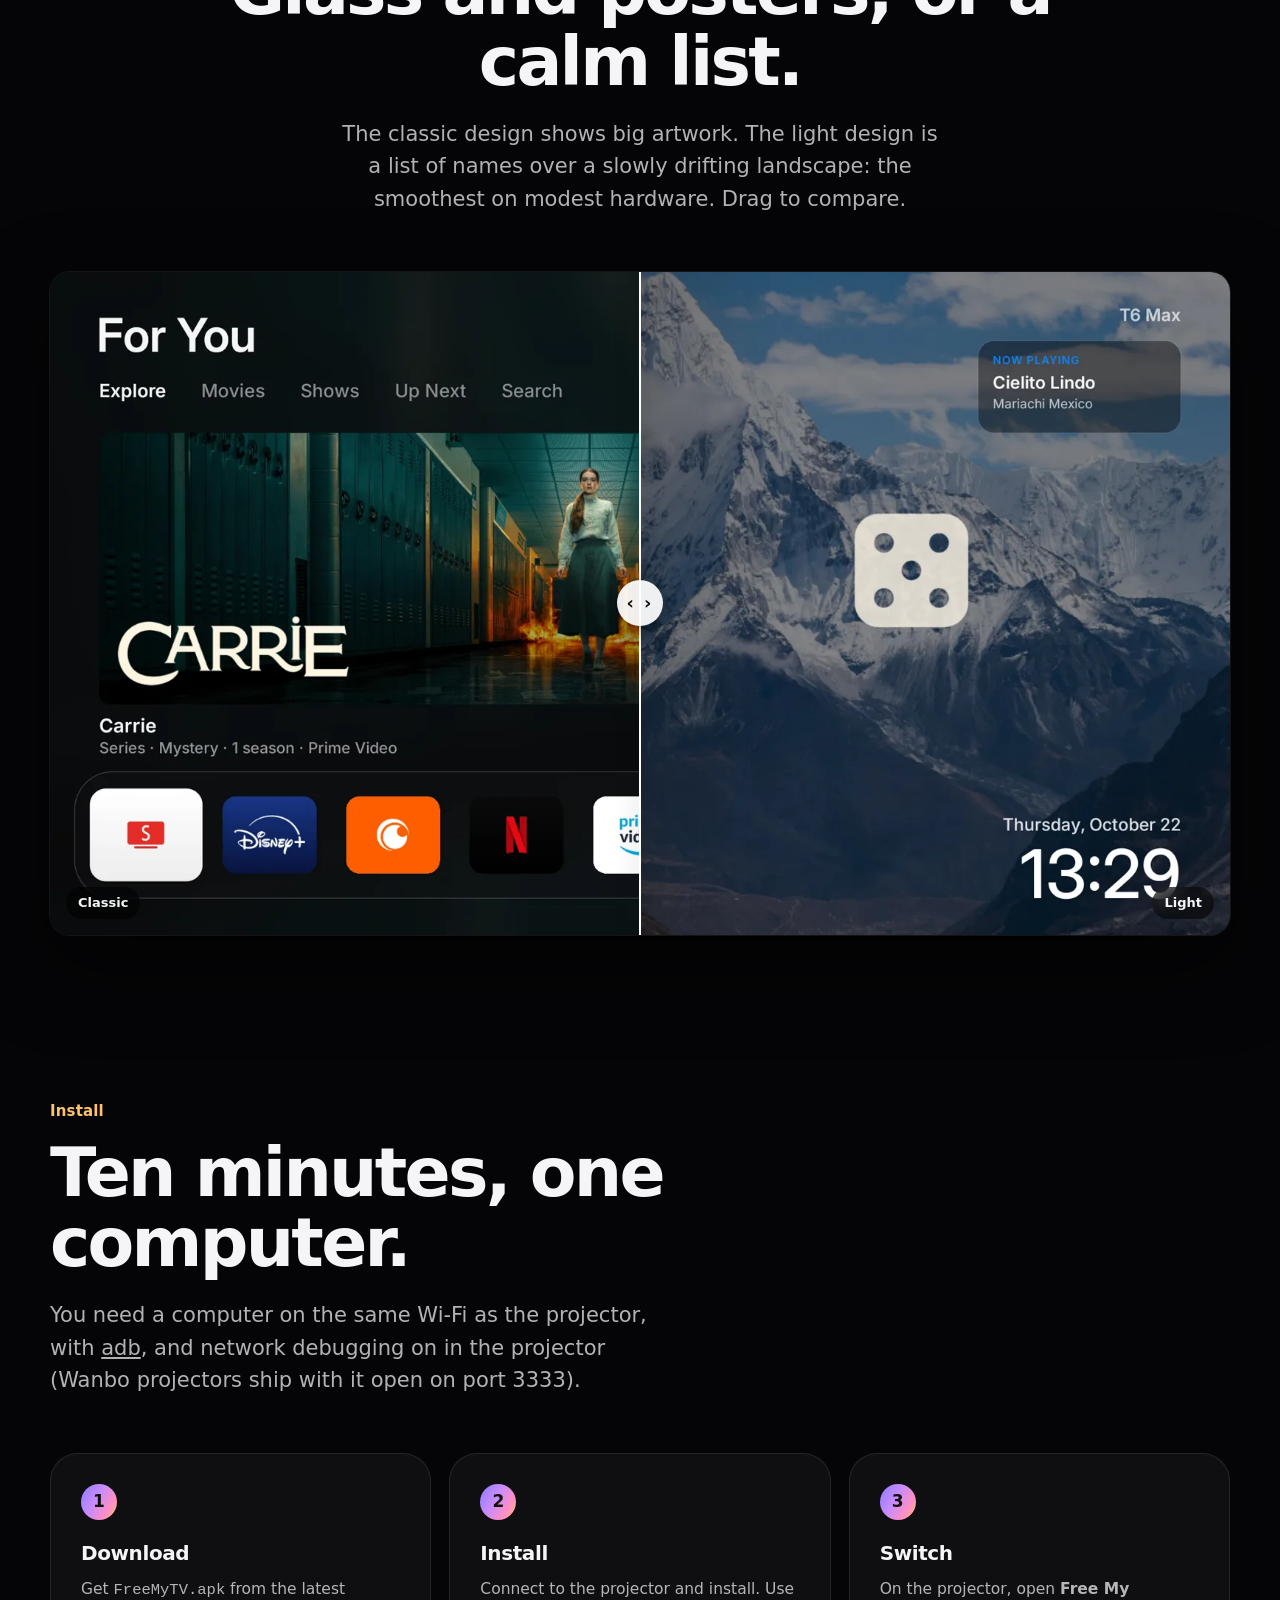
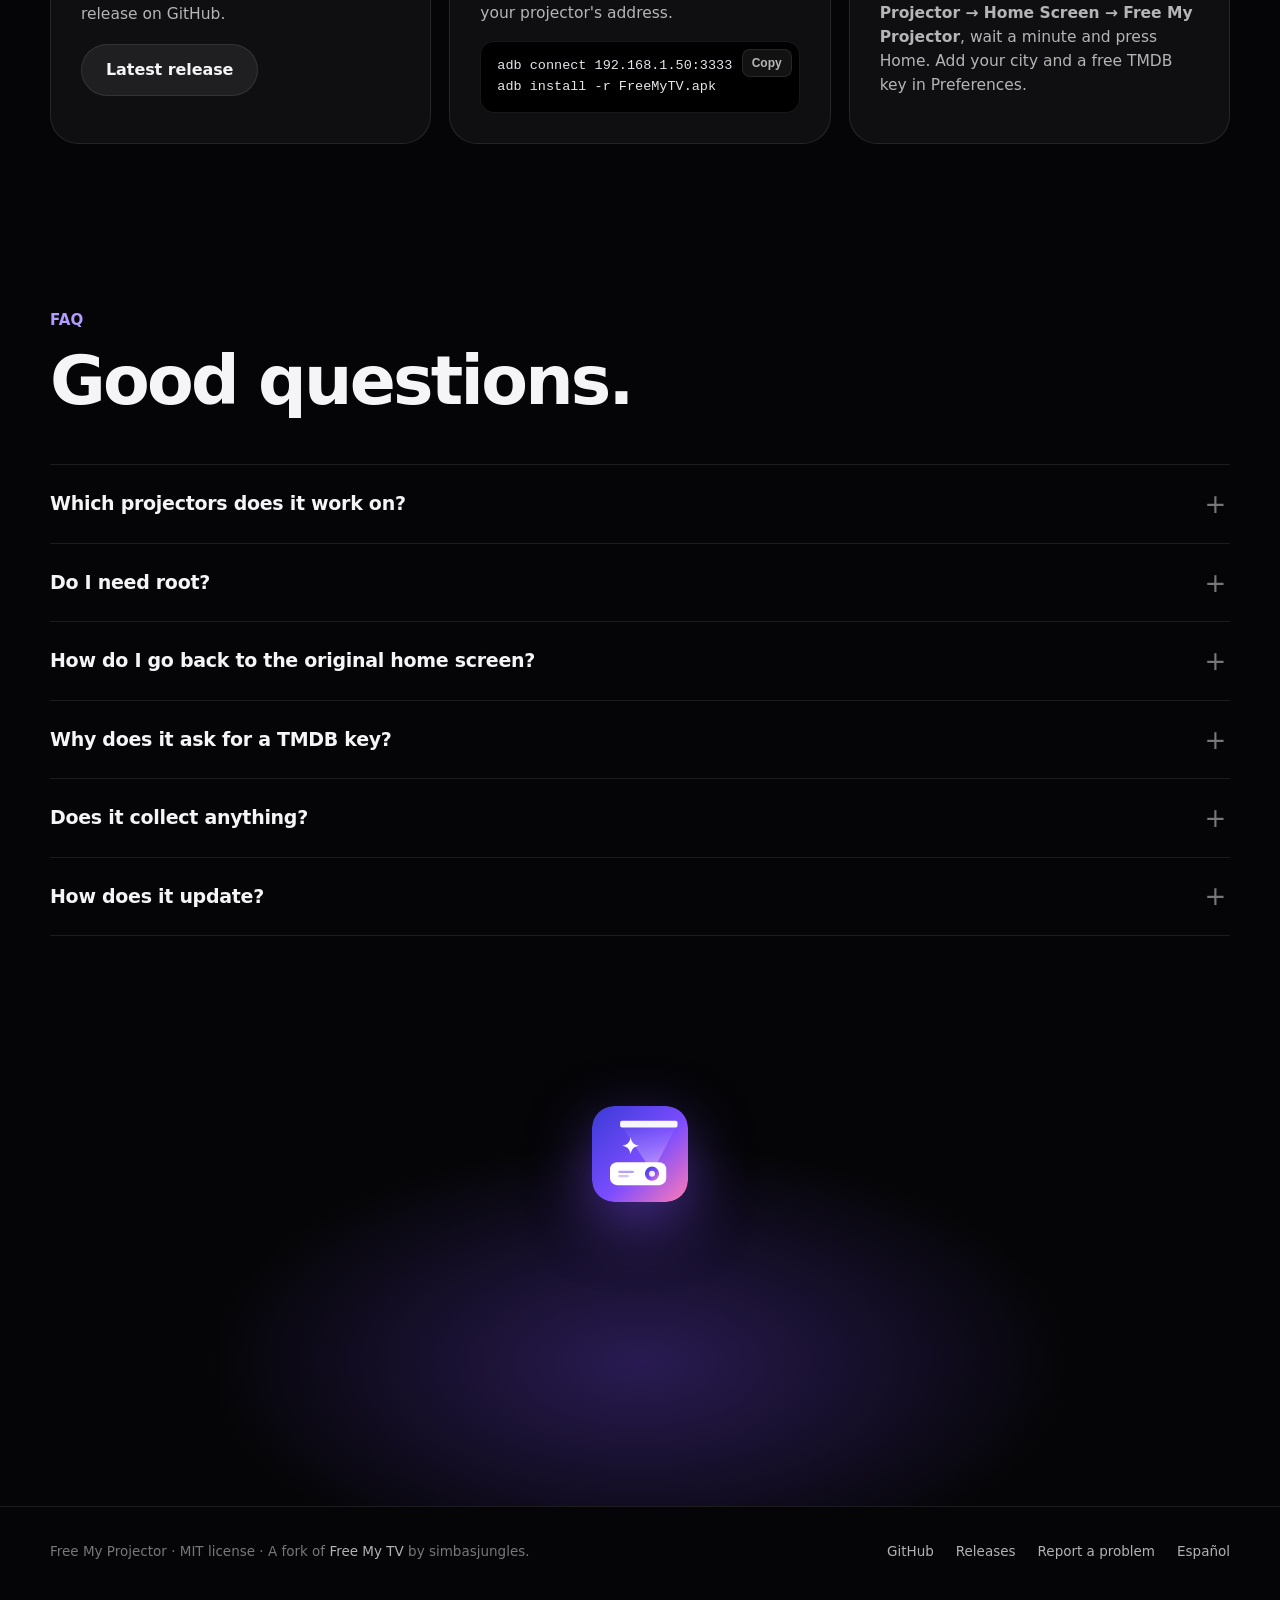
==== commit 7c973cf8: "feat(web): capturas en inglés para la página en inglés; el comparador oculta la etiqueta del diseño " ====
--- a/docs/index.html
+++ b/docs/index.html
@@ -19,7 +19,7 @@
   <link rel="icon" href="assets/logo.svg" type="image/svg+xml">
   <link rel="apple-touch-icon" href="assets/icon-180.png">
   <link rel="preload" href="assets/fonts/InterVariable.ttf" as="font" type="font/ttf" crossorigin>
-  <link rel="stylesheet" href="styles.css?v=2">
+  <link rel="stylesheet" href="styles.css?v=3">
 </head>
 <body>
 
@@ -60,8 +60,8 @@
       <div class="stage reveal">
         <div class="beam"></div>
         <div class="screen">
-          <img class="night" src="img/home-dark.webp" srcset="img/home-dark-800.webp 800w, img/home-dark.webp 1600w" sizes="(max-width: 1200px) 100vw, 1180px" alt="The home screen at night: a large movie card, two posters and the app dock" fetchpriority="high">
-          <img class="day off" src="img/home-light.webp" srcset="img/home-light-800.webp 800w, img/home-light.webp 1600w" sizes="(max-width: 1200px) 100vw, 1180px" alt="The same home screen by day, in its light theme">
+          <img class="night" src="img/en/home-dark.webp" srcset="img/en/home-dark-800.webp 800w, img/en/home-dark.webp 1600w" sizes="(max-width: 1200px) 100vw, 1180px" alt="The home screen at night: a large movie card, two posters and the app dock" fetchpriority="high">
+          <img class="day off" src="img/en/home-light.webp" srcset="img/en/home-light-800.webp 800w, img/en/home-light.webp 1600w" sizes="(max-width: 1200px) 100vw, 1180px" alt="The same home screen by day, in its light theme">
         </div>
       </div>
       <div class="daynight" role="group" aria-label="Theme">
@@ -89,12 +89,12 @@
         <article class="tile glow reveal" style="--glow: rgba(255,122,182,.28)">
           <h3>A page for every title.</h3>
           <p>Synopsis, cast, rating and trailer, over its own artwork. “More like this” keeps you browsing.</p>
-          <div class="shot"><img src="img/title-800.webp" alt="A movie's page with its logo, synopsis, Watch and Trailer buttons, and more like it" loading="lazy"></div>
+          <div class="shot"><img src="img/en/title-800.webp" alt="A movie's page with its logo, synopsis, Watch and Trailer buttons, and more like it" loading="lazy"></div>
         </article>
         <article class="tile glow reveal" style="--glow: rgba(100,210,255,.22)">
           <h3>Search that knows your apps.</h3>
           <p>Type a few letters with the remote: your apps and the projector's switches show up first, then what you can watch.</p>
-          <div class="shot zoom"><img src="img/search.webp" alt="Search with a one-row keyboard, showing an app as the first result" loading="lazy"></div>
+          <div class="shot zoom"><img src="img/en/search.webp" alt="Search with a one-row keyboard, showing an app as the first result" loading="lazy"></div>
         </article>
         <article class="tile third reveal">
           <i class="tile-icon" style="--icon:url(assets/symbols/play.png)"></i>
@@ -124,9 +124,9 @@
 
       <div class="cc reveal">
         <div class="shot">
-          <img src="img/control-center.webp" alt="Control Center: the app dock, a row of projector shortcuts and the weather, Wi-Fi and projector cards" loading="lazy">
-          <img src="img/widgets.webp" alt="The widgets row: air quality, sun and moon, calendar with the next holiday, and a timer" loading="lazy" style="opacity:0">
-          <img src="img/control-center-dark.webp" alt="Control Center at night, in the dark theme" loading="lazy" style="opacity:0">
+          <img src="img/en/control-center.webp" alt="Control Center: the app dock, a row of projector shortcuts and the weather, Wi-Fi and projector cards" loading="lazy">
+          <img src="img/en/widgets.webp" alt="The widgets row: air quality, sun and moon, calendar with the next holiday, and a timer" loading="lazy" style="opacity:0">
+          <img src="img/en/control-center-dark.webp" alt="Control Center at night, in the dark theme" loading="lazy" style="opacity:0">
         </div>
         <div class="cc-dots" role="group" aria-label="Control Center views">
           <button aria-label="Shortcuts"></button><button aria-label="Widgets"></button><button aria-label="At night"></button>
@@ -179,7 +179,7 @@
           <h2 class="reveal">Sing along with whatever is playing.</h2>
           <p class="section-lede reveal">Spotify, YouTube Music or any player: the lyrics appear line by line in time with the song, big enough for the whole room. Free, no account, cached for next time.</p>
         </div>
-        <div class="shot reveal"><img src="img/lyrics-800.webp" srcset="img/lyrics-800.webp 800w, img/lyrics.webp 1600w" sizes="(max-width: 900px) 100vw, 640px" alt="Lyrics of a traditional song in large white lines on black" loading="lazy"></div>
+        <div class="shot reveal"><img src="img/en/lyrics-800.webp" srcset="img/en/lyrics-800.webp 800w, img/en/lyrics.webp 1600w" sizes="(max-width: 900px) 100vw, 640px" alt="Lyrics of a traditional song in large white lines on black" loading="lazy"></div>
       </div>
     </div>
   </section>
@@ -190,17 +190,17 @@
       <p class="kicker v reveal">Screensaver</p>
       <h2 class="reveal">When you pause, the wall becomes a window.</h2>
       <p class="section-lede reveal">A landscape a minute, with the time, the weather and what's playing, like the Apple TV's aerials. Or search free photos and pick your own.</p>
-      <div class="shot big-shot reveal"><img src="img/screensaver.webp" srcset="img/screensaver-800.webp 800w, img/screensaver.webp 1600w" sizes="(max-width: 1200px) 100vw, 1180px" alt="The screensaver: a snowy mountain with the time, the date and the weather" loading="lazy"></div>
+      <div class="shot big-shot reveal"><img src="img/en/screensaver.webp" srcset="img/en/screensaver-800.webp 800w, img/en/screensaver.webp 1600w" sizes="(max-width: 1200px) 100vw, 1180px" alt="The screensaver: a snowy mountain with the time, the date and the weather" loading="lazy"></div>
       <div class="bento">
         <article class="tile reveal">
           <h3>Your own backgrounds.</h3>
           <p>Search Wikimedia Commons' featured photos with the remote, keep the ones you like.</p>
-          <div class="shot"><img src="img/backgrounds-800.webp" alt="The background search: suggestion chips above a grid of beach photos" loading="lazy"></div>
+          <div class="shot"><img src="img/en/backgrounds-800.webp" alt="The background search: suggestion chips above a grid of beach photos" loading="lazy"></div>
         </article>
         <article class="tile reveal">
           <h3>What's new, after every update.</h3>
           <p>It updates itself from GitHub, checks the signature, and tells you what changed.</p>
-          <div class="shot"><img src="img/whats-new-800.webp" alt="The What's New sheet listing the release's changes" loading="lazy"></div>
+          <div class="shot"><img src="img/en/whats-new-800.webp" alt="The What's New sheet listing the release's changes" loading="lazy"></div>
         </article>
       </div>
     </div>
@@ -213,8 +213,8 @@
       <h2 class="reveal">Glass and posters, or a calm list.</h2>
       <p class="section-lede reveal">The classic design shows big artwork. The light design is a list of names over a slowly drifting landscape: the smoothest on modest hardware. Drag to compare.</p>
       <div class="compare reveal" tabindex="0" role="slider" aria-label="Compare the two designs" aria-valuemin="0" aria-valuemax="100" aria-valuenow="50">
-        <img src="img/home-dark.webp" alt="Classic design" loading="lazy">
-        <img class="after" src="img/light-design.webp" alt="Light design" loading="lazy">
+        <img src="img/en/home-dark.webp" alt="Classic design" loading="lazy">
+        <img class="after" src="img/en/light-design.webp" alt="Light design" loading="lazy">
         <div class="handle"></div>
         <span class="tag l">Classic</span><span class="tag r">Light</span>
       </div>
@@ -287,6 +287,6 @@
   </div>
 </footer>
 
-<script src="app.js?v=2" defer></script>
+<script src="app.js?v=3" defer></script>
 </body>
 </html>
--- a/docs/styles.css
+++ b/docs/styles.css
@@ -232,6 +232,8 @@
 }
 .compare .tag { position: absolute; bottom: 16px; padding: 6px 12px; border-radius: 99px; font-size: 13px; font-weight: 600; background: rgba(0,0,0,.55); backdrop-filter: blur(10px); -webkit-backdrop-filter: blur(10px); }
 .compare .tag.l { left: 16px; } .compare .tag.r { right: 16px; }
+.compare .tag { transition: opacity .25s ease; }
+.compare .tag.gone { opacity: 0; }
 .compare:focus-visible { outline: 2px solid var(--violet); outline-offset: 4px; }
 
 /* Install */
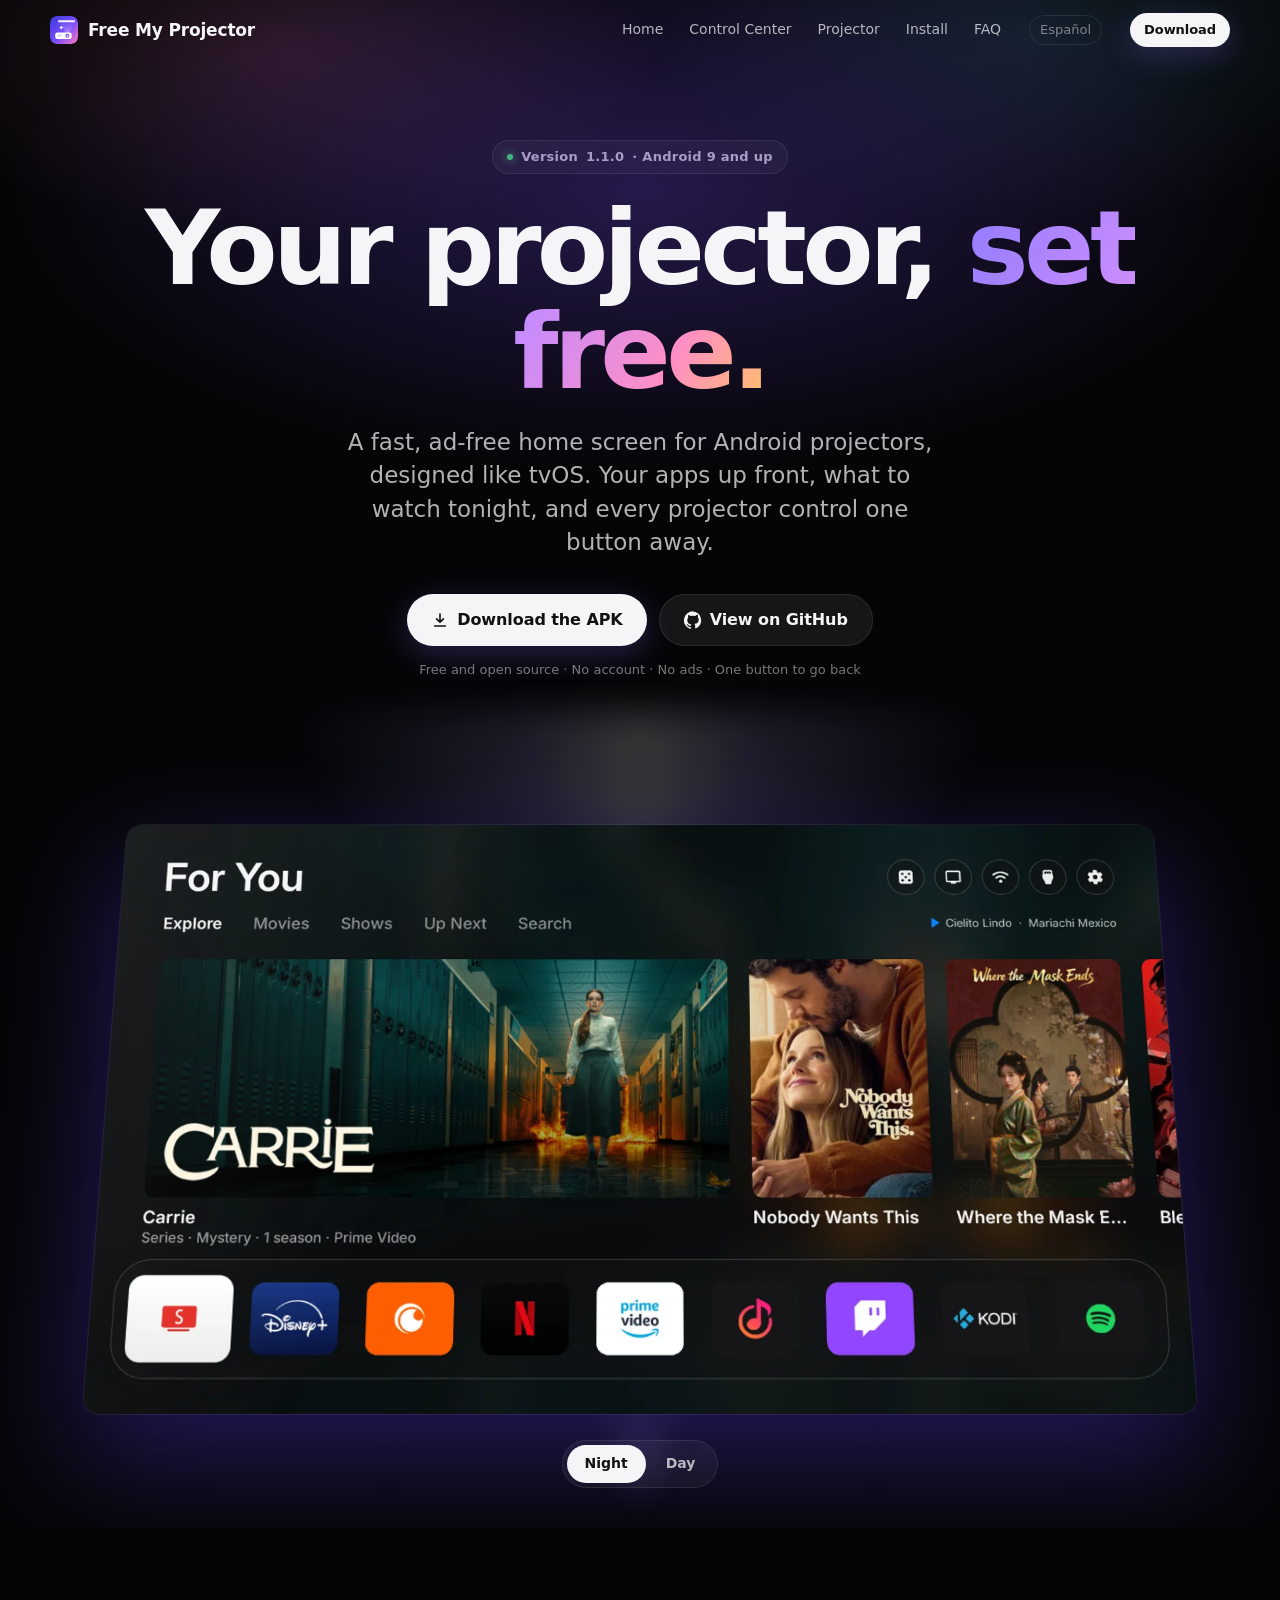
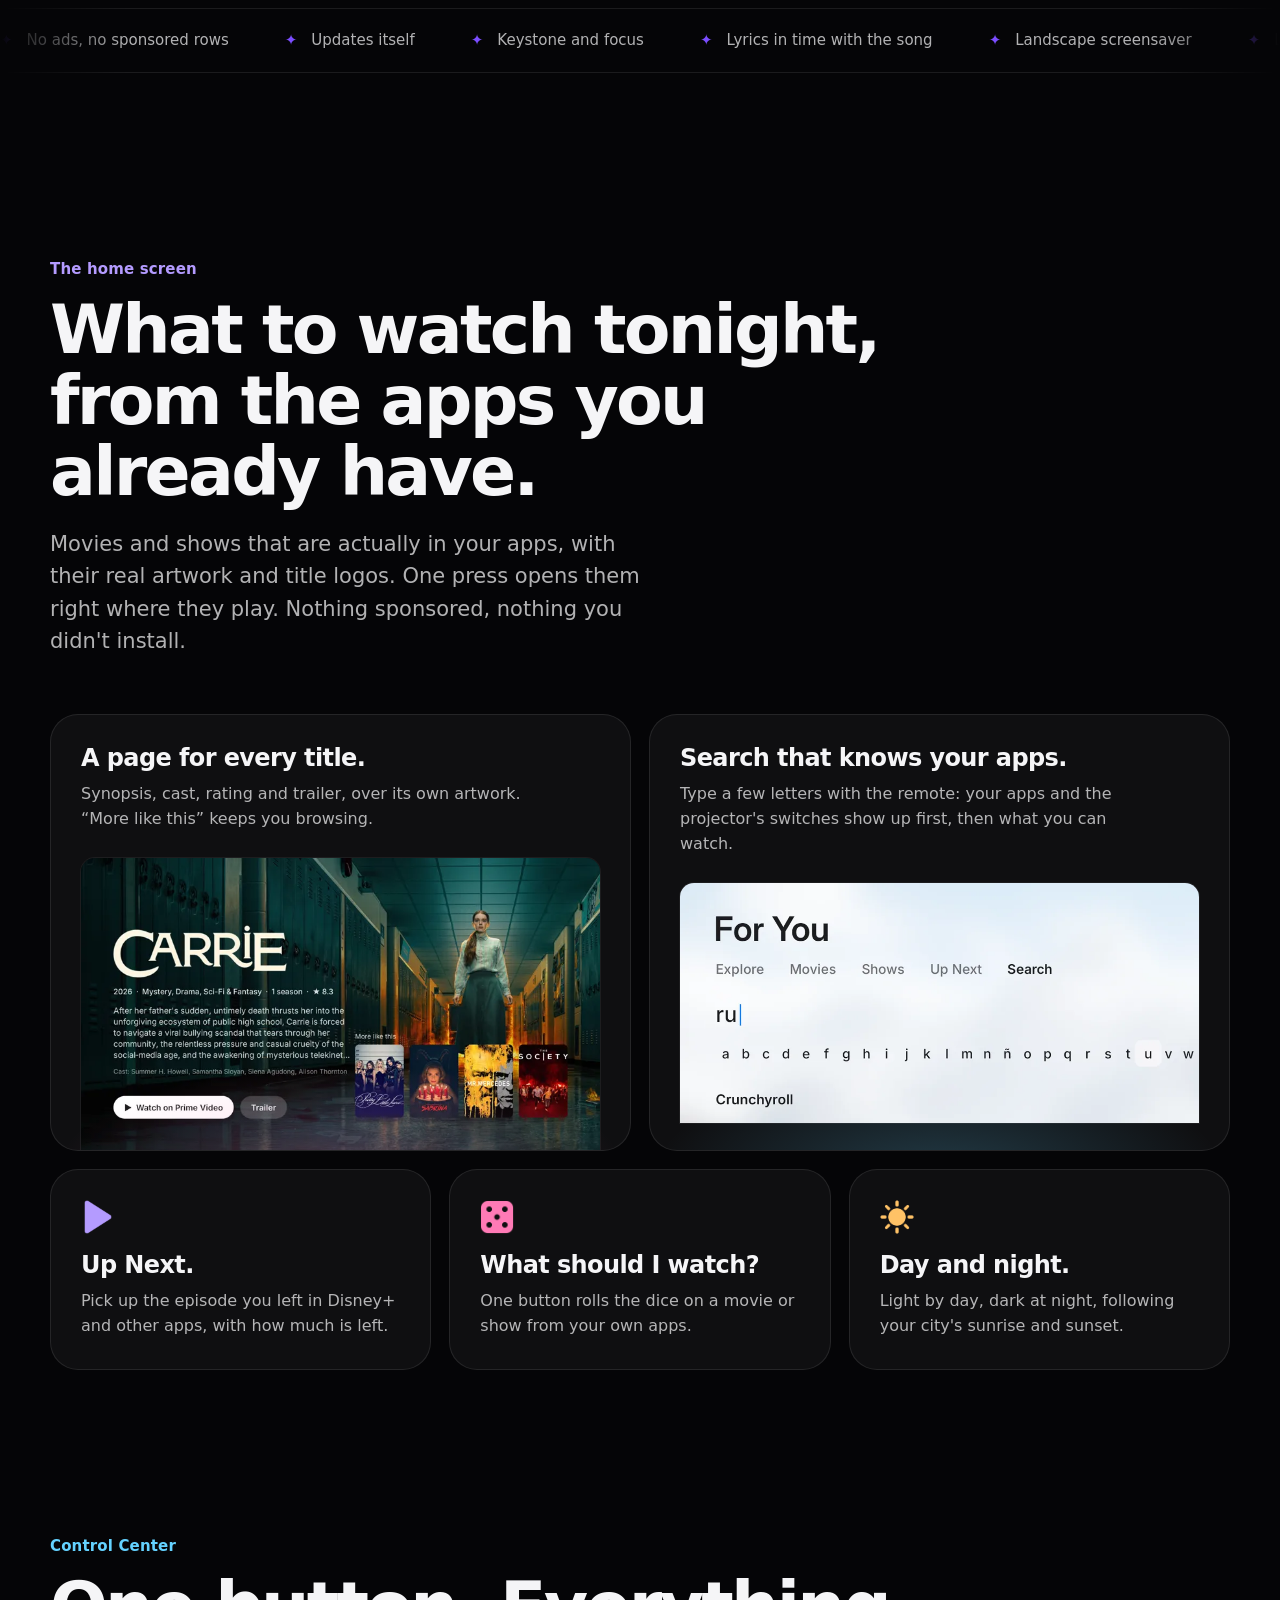
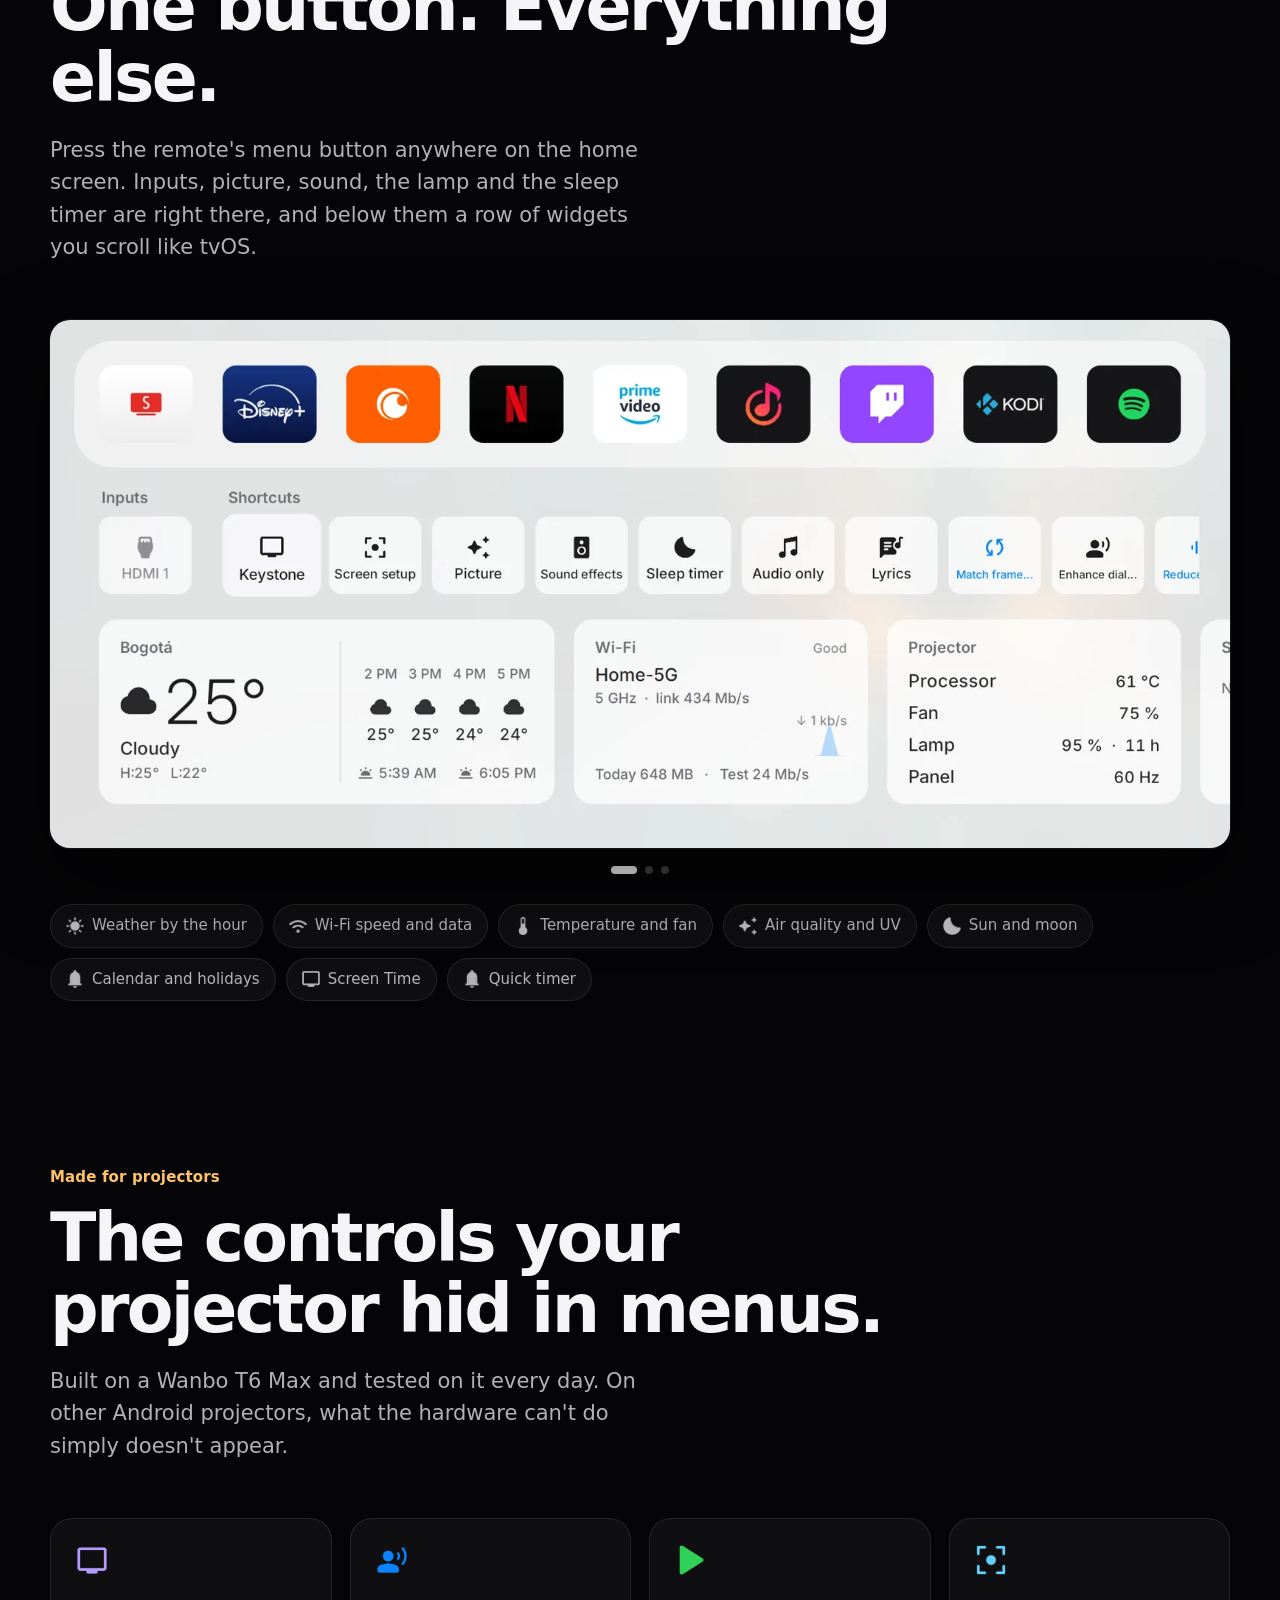
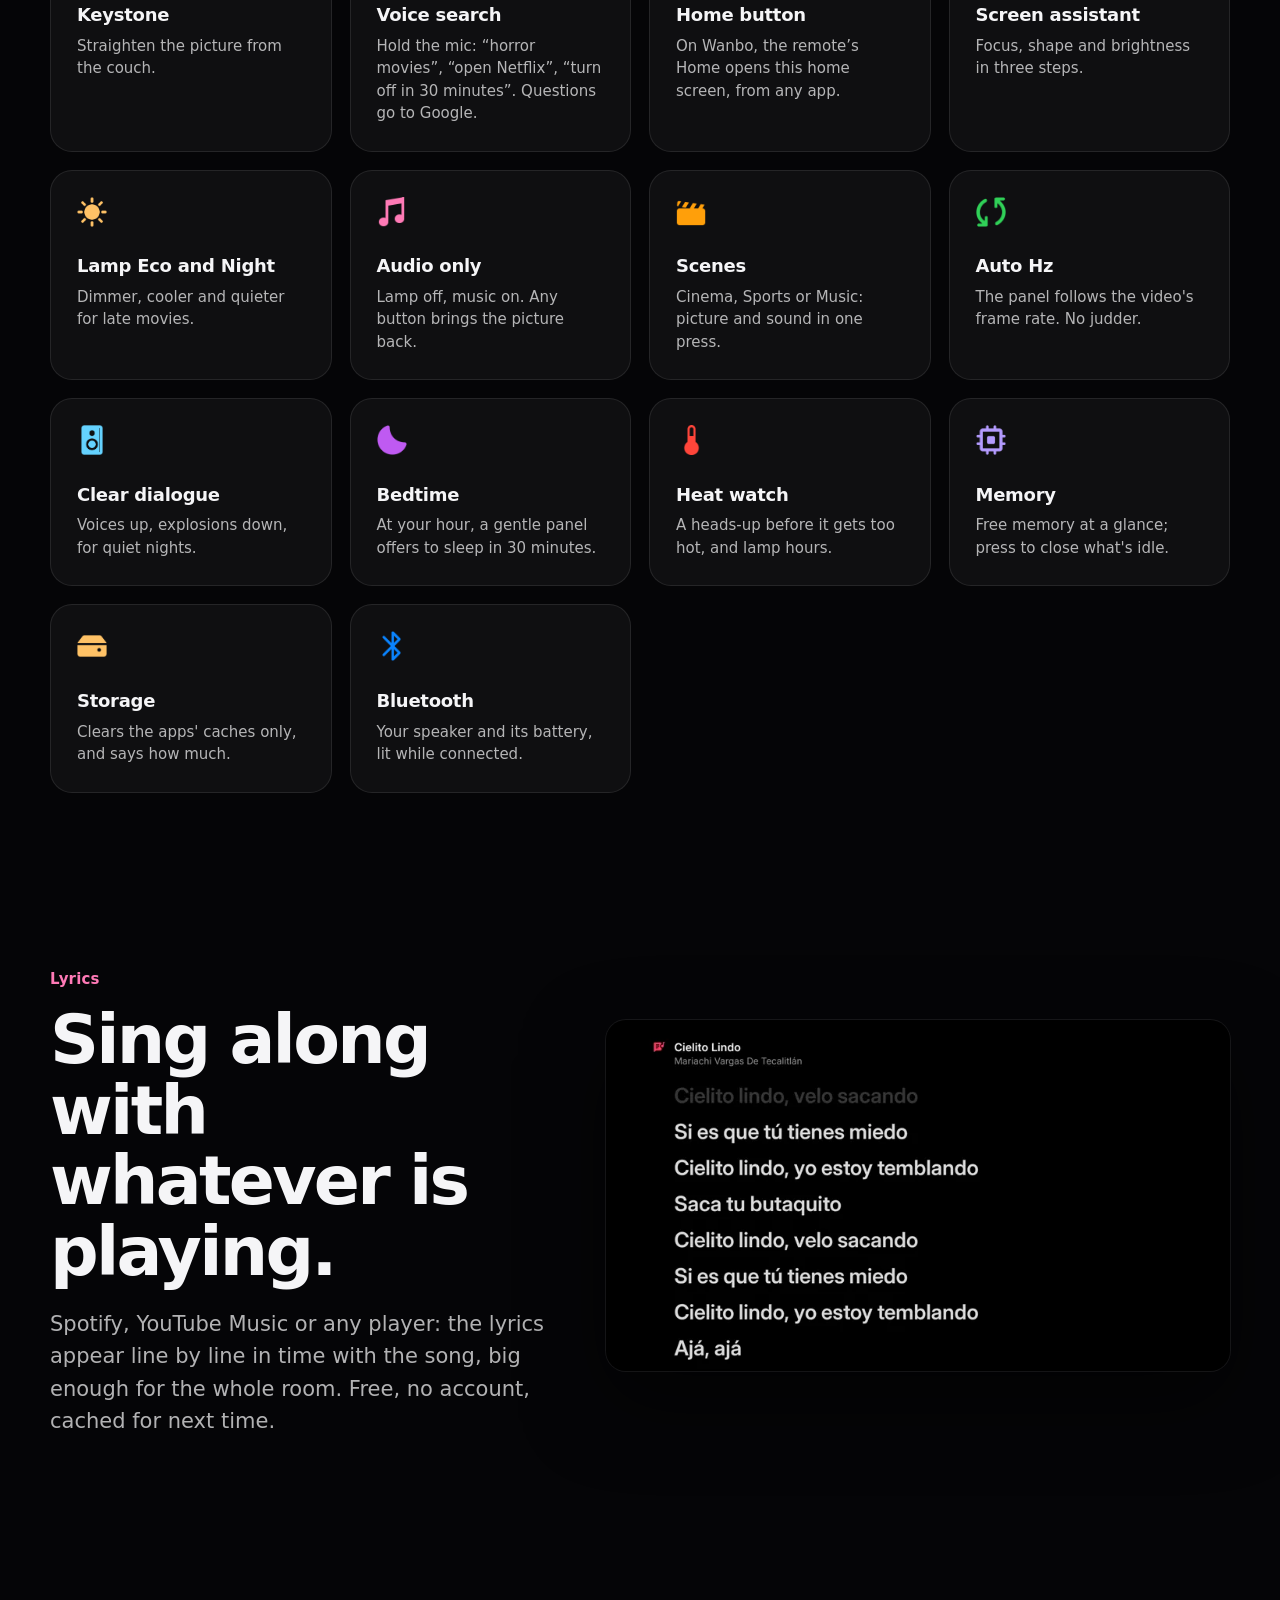
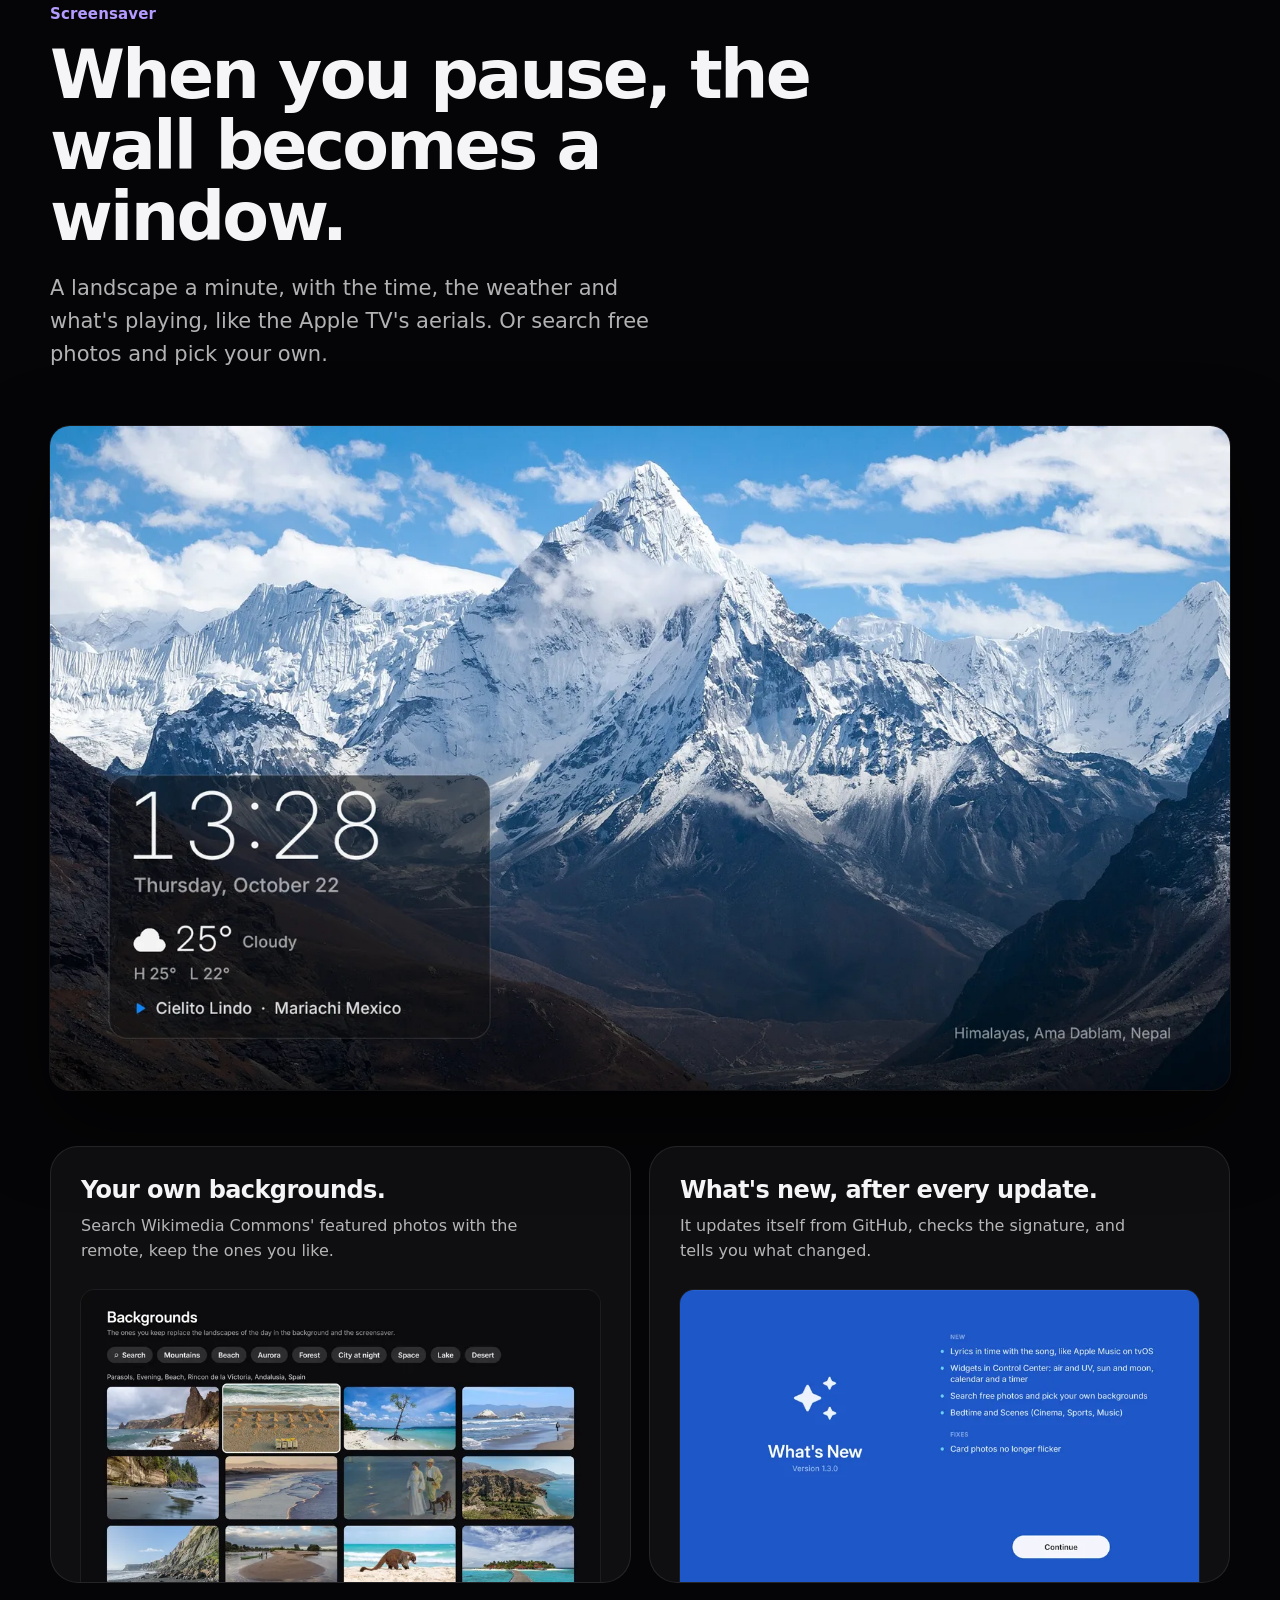
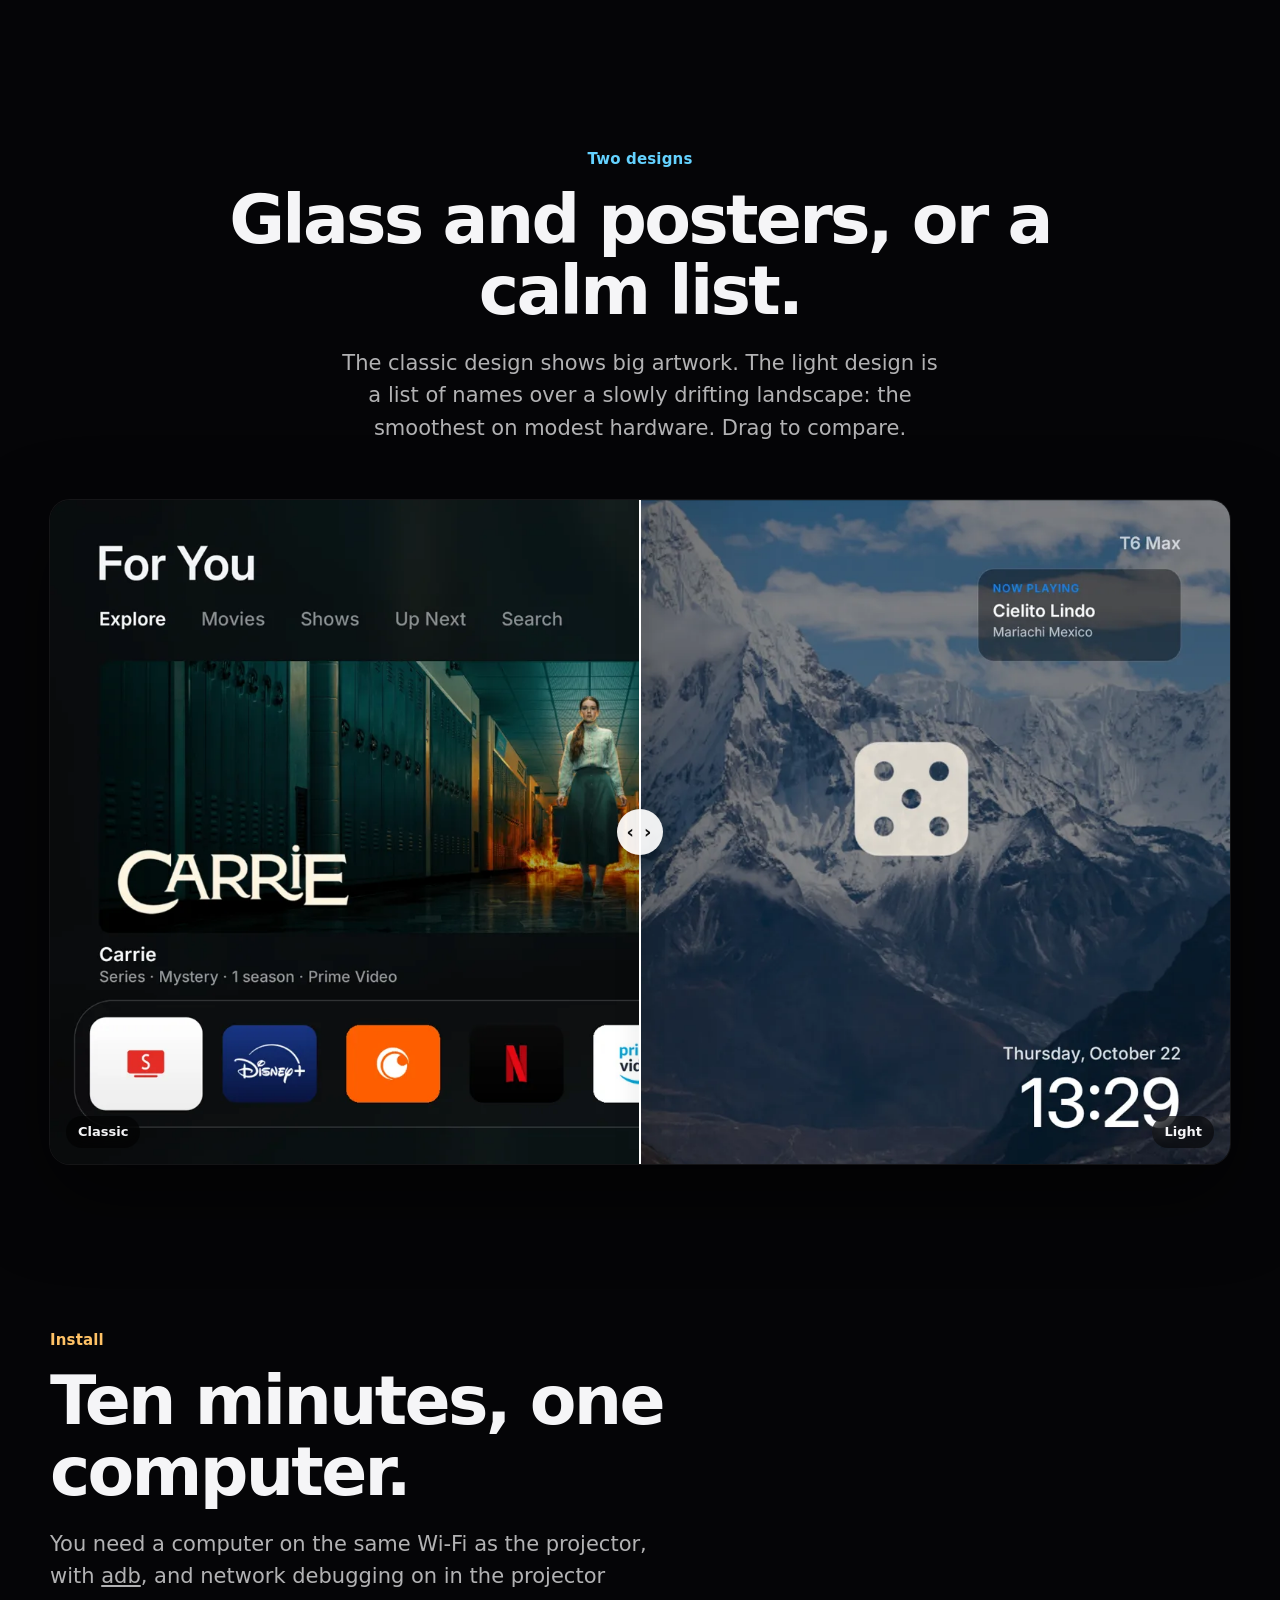
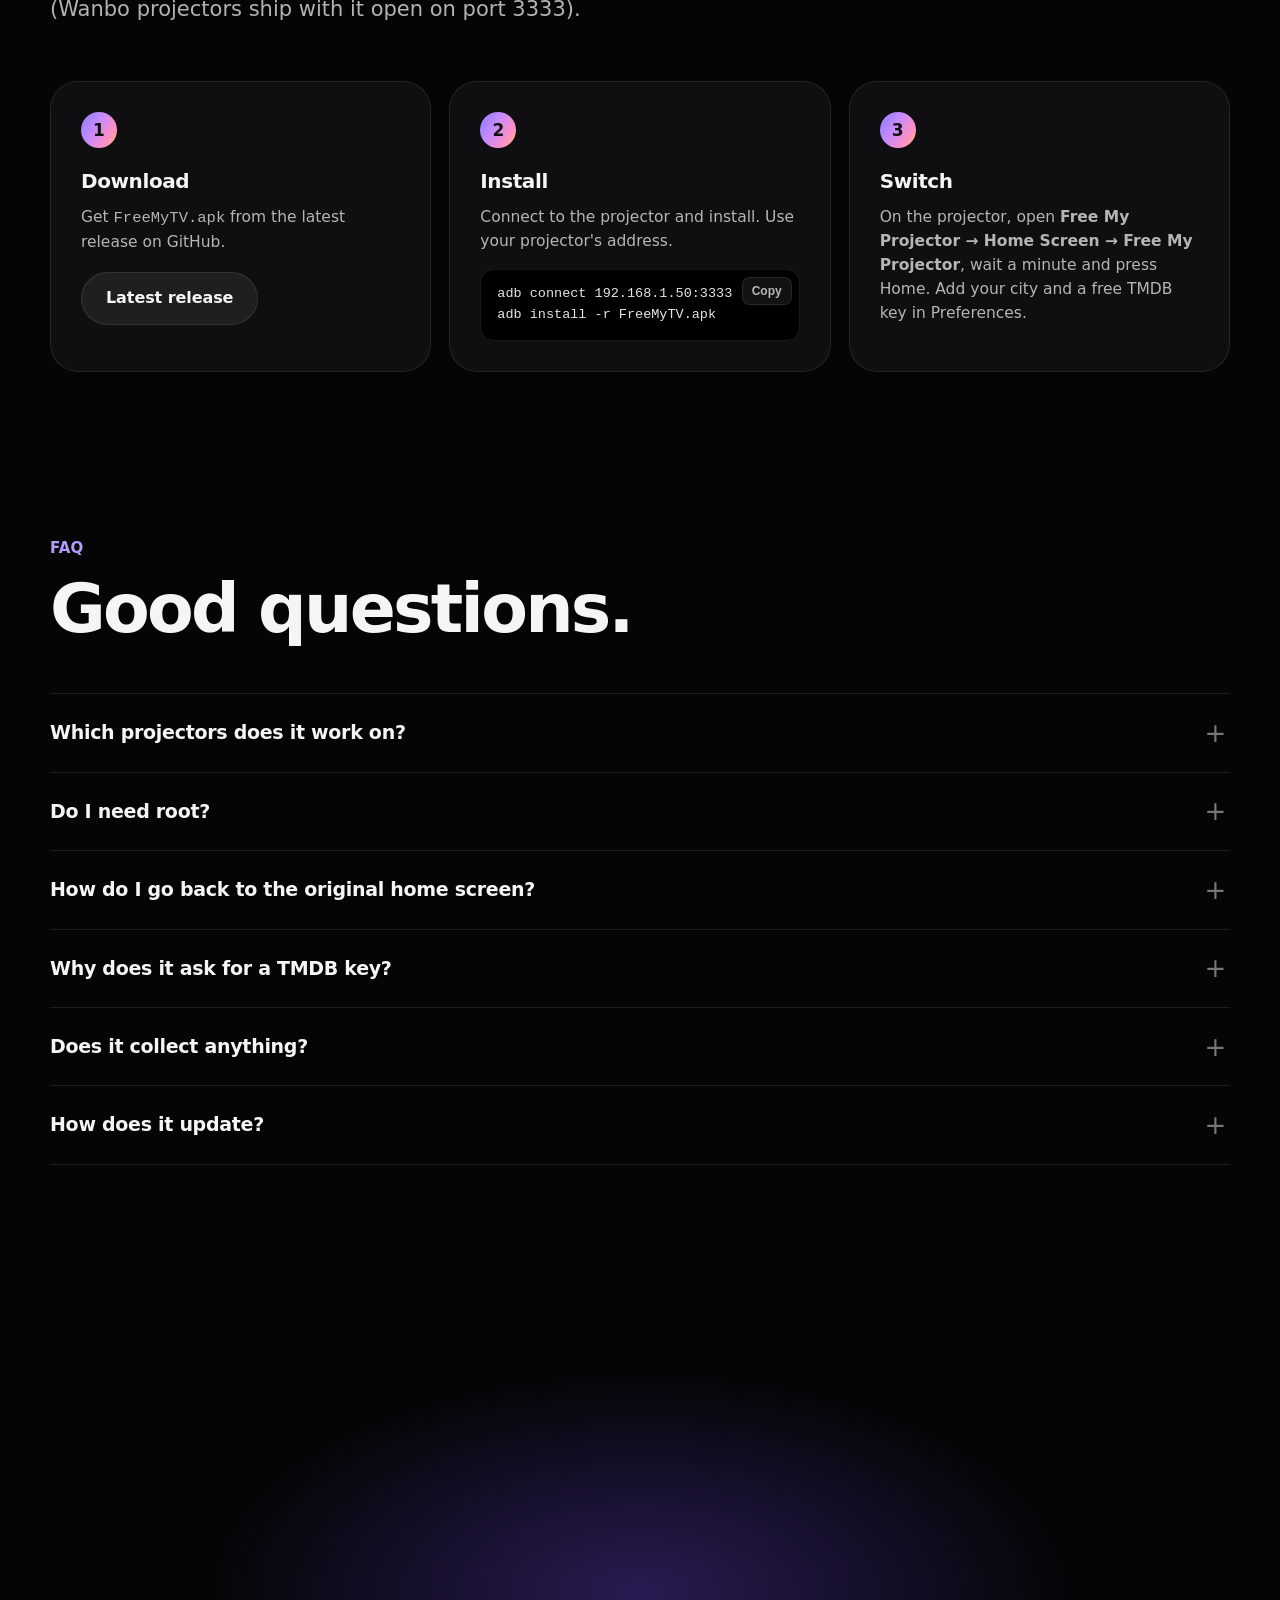
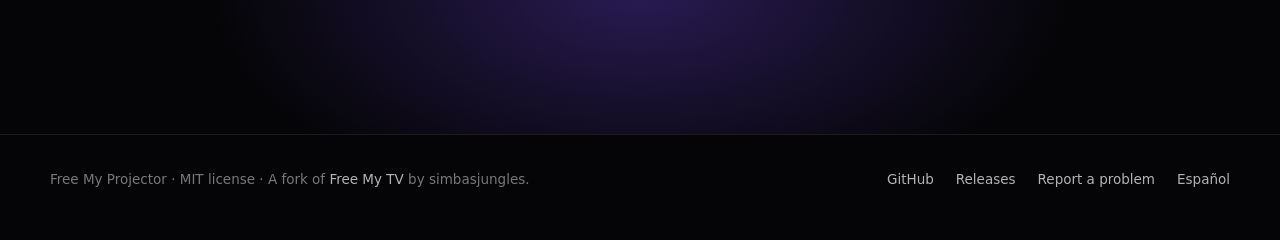
==== commit d8236623: "docs(site): voice search, Home button and what a stock Wanbo gets Co-Authored-By: Claude Opus 5.5 <n" ====
--- a/docs/index.html
+++ b/docs/index.html
@@ -19,7 +19,7 @@
   <link rel="icon" href="assets/logo.svg" type="image/svg+xml">
   <link rel="apple-touch-icon" href="assets/icon-180.png">
   <link rel="preload" href="assets/fonts/InterVariable.ttf" as="font" type="font/ttf" crossorigin>
-  <link rel="stylesheet" href="styles.css?v=3">
+  <link rel="stylesheet" href="styles.css?v=4">
 </head>
 <body>
 
@@ -155,12 +155,14 @@
 
       <div class="feats">
         <div class="feat reveal" style="--c:#b49bff"><i style="--icon:url(assets/symbols/tv.png)"></i><h3>Keystone</h3><p>Straighten the picture from the couch.</p></div>
+        <div class="feat reveal" style="--c:#0a84ff"><i style="--icon:url(assets/symbols/voice.png)"></i><h3>Voice search</h3><p>Hold the mic: &ldquo;horror movies&rdquo;, &ldquo;open Netflix&rdquo;, &ldquo;turn off in 30 minutes&rdquo;. Questions go to Google.</p></div>
+        <div class="feat reveal" style="--c:#30d158"><i style="--icon:url(assets/symbols/play.png)"></i><h3>Home button</h3><p>On Wanbo, the remote&rsquo;s Home opens this home screen, from any app.</p></div>
         <div class="feat reveal" style="--c:#64d2ff"><i style="--icon:url(assets/symbols/focus.png)"></i><h3>Screen assistant</h3><p>Focus, shape and brightness in three steps.</p></div>
         <div class="feat reveal" style="--c:#ffc266"><i style="--icon:url(assets/symbols/sunny.png)"></i><h3>Lamp Eco and Night</h3><p>Dimmer, cooler and quieter for late movies.</p></div>
         <div class="feat reveal" style="--c:#ff7ab6"><i style="--icon:url(assets/symbols/music.png)"></i><h3>Audio only</h3><p>Lamp off, music on. Any button brings the picture back.</p></div>
         <div class="feat reveal" style="--c:#ff9f0a"><i style="--icon:url(assets/symbols/movie.png)"></i><h3>Scenes</h3><p>Cinema, Sports or Music: picture and sound in one press.</p></div>
         <div class="feat reveal" style="--c:#30d158"><i style="--icon:url(assets/symbols/sync.png)"></i><h3>Auto Hz</h3><p>The panel follows the video's frame rate. No judder.</p></div>
-        <div class="feat reveal" style="--c:#64d2ff"><i style="--icon:url(assets/symbols/voice.png)"></i><h3>Clear dialogue</h3><p>Voices up, explosions down, for quiet nights.</p></div>
+        <div class="feat reveal" style="--c:#64d2ff"><i style="--icon:url(assets/symbols/speaker.png)"></i><h3>Clear dialogue</h3><p>Voices up, explosions down, for quiet nights.</p></div>
         <div class="feat reveal" style="--c:#bf5af2"><i style="--icon:url(assets/symbols/bedtime.png)"></i><h3>Bedtime</h3><p>At your hour, a gentle panel offers to sleep in 30 minutes.</p></div>
         <div class="feat reveal" style="--c:#ff453a"><i style="--icon:url(assets/symbols/thermometer.png)"></i><h3>Heat watch</h3><p>A heads-up before it gets too hot, and lamp hours.</p></div>
         <div class="feat reveal" style="--c:#b49bff"><i style="--icon:url(assets/symbols/memory.png)"></i><h3>Memory</h3><p>Free memory at a glance; press to close what's idle.</p></div>
@@ -254,7 +256,7 @@
       <h2 class="reveal">Good questions.</h2>
       <div class="faq reveal">
         <details><summary>Which projectors does it work on?</summary><p>Android 9 or newer, with network debugging. It's built and tested on a Wanbo T6 Max (Amlogic T972); the keystone, focus, lamp and fan controls use that hardware, and simply don't appear where they can't work. The home screen, Control Center, lyrics and screensaver work on any Android TV device.</p></details>
-        <details><summary>Do I need root?</summary><p>No. It uses the projector's own network debugging, the same way you installed it, to switch the home screen and reach a few settings.</p></details>
+        <details><summary>Do I need root?</summary><p>No. It uses the projector's own network debugging, the same way you installed it, to switch the home screen and reach a few settings. On a Wanbo as it came everything above works except a few extras that need the community ROM (Auto Hz, sleep timer, scenes with sound, moving the lens by hand); those simply don&rsquo;t appear.</p></details>
         <details><summary>How do I go back to the original home screen?</summary><p>Open Free My Projector → Home Screen → Original. Your previous home screen, screensaver and apps come back as they were. If the new home screen ever crashes three times in five minutes, it goes back by itself.</p></details>
         <details><summary>Why does it ask for a TMDB key?</summary><p>The recommendations, artwork and title pages come from The Movie Database. A personal key is free and takes two minutes; without it you still get the home screen, a large clock and everything else.</p></details>
         <details><summary>Does it collect anything?</summary><p>No account and no analytics. It talks to TMDB, Open-Meteo (weather and air), Wikimedia Commons (backgrounds), lrclib (lyrics) and GitHub (updates), and that's it.</p></details>
@@ -287,6 +289,6 @@
   </div>
 </footer>
 
-<script src="app.js?v=3" defer></script>
+<script src="app.js?v=4" defer></script>
 </body>
 </html>
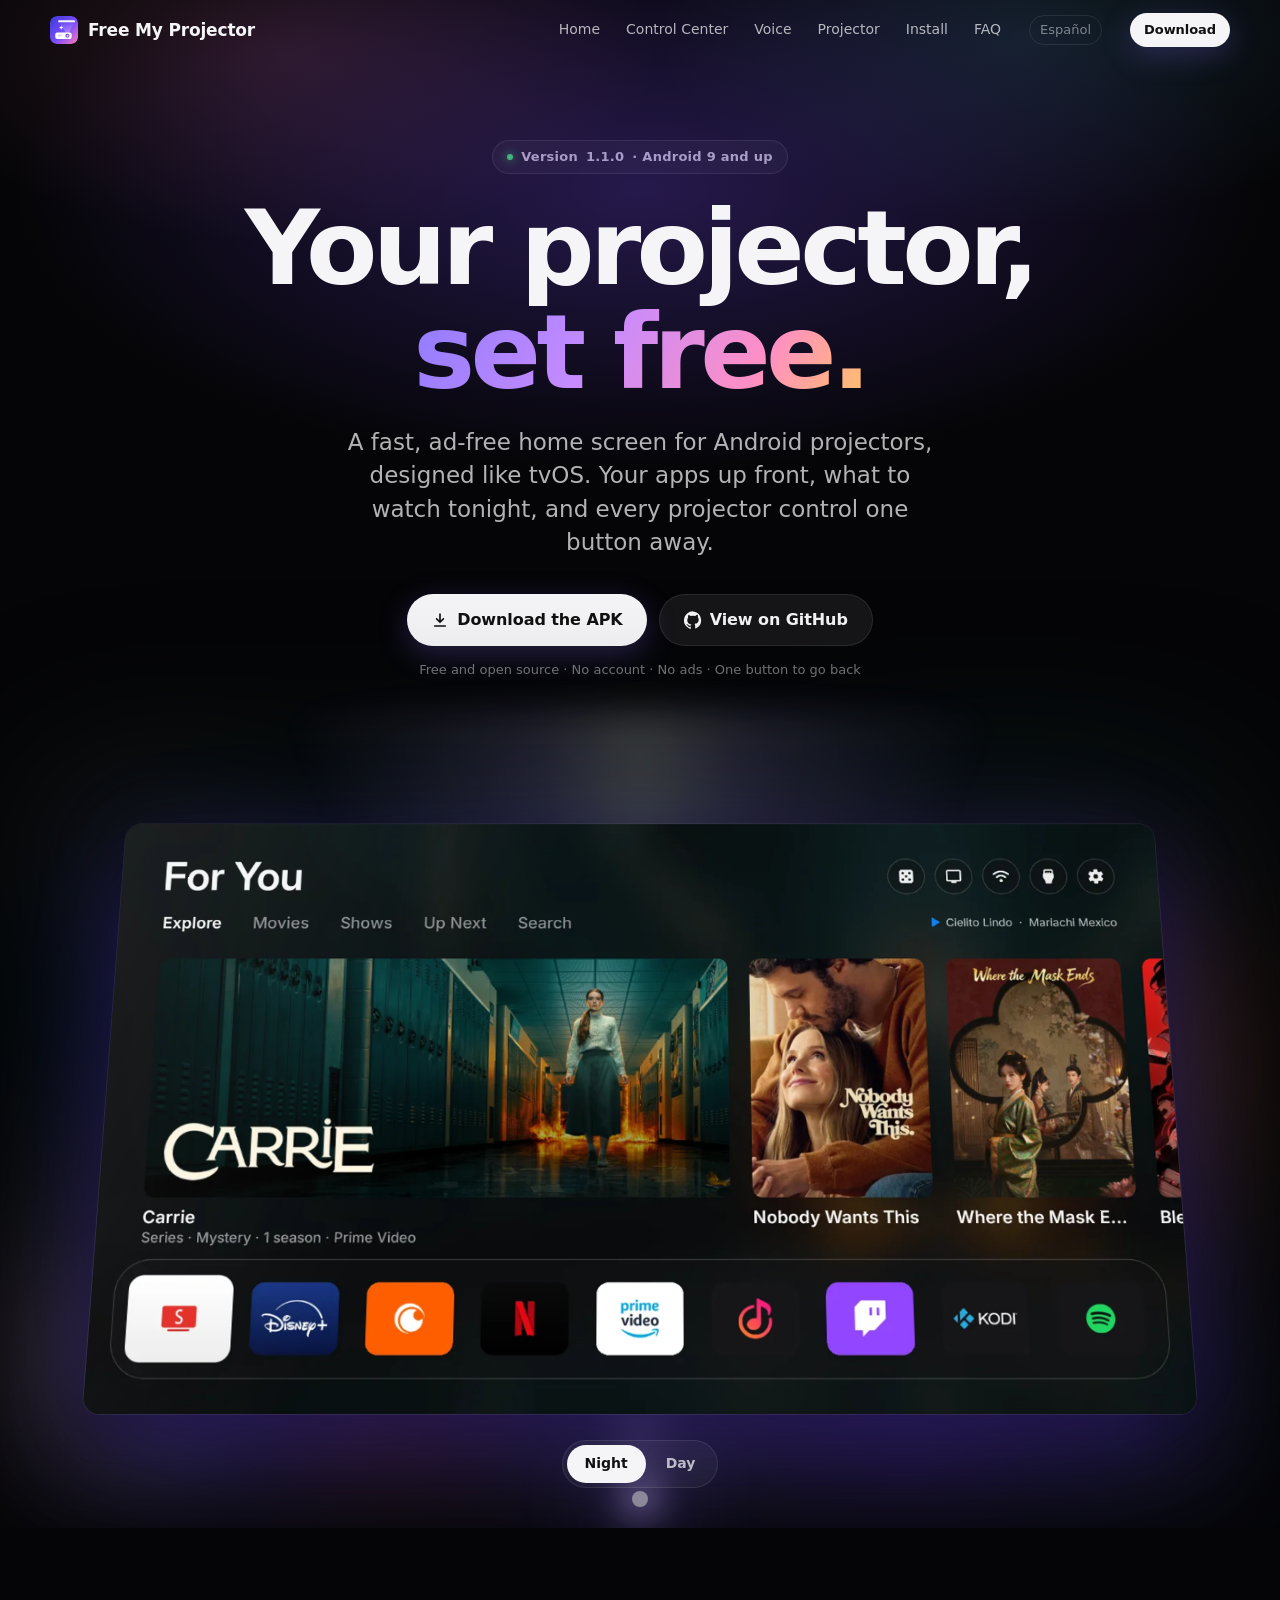
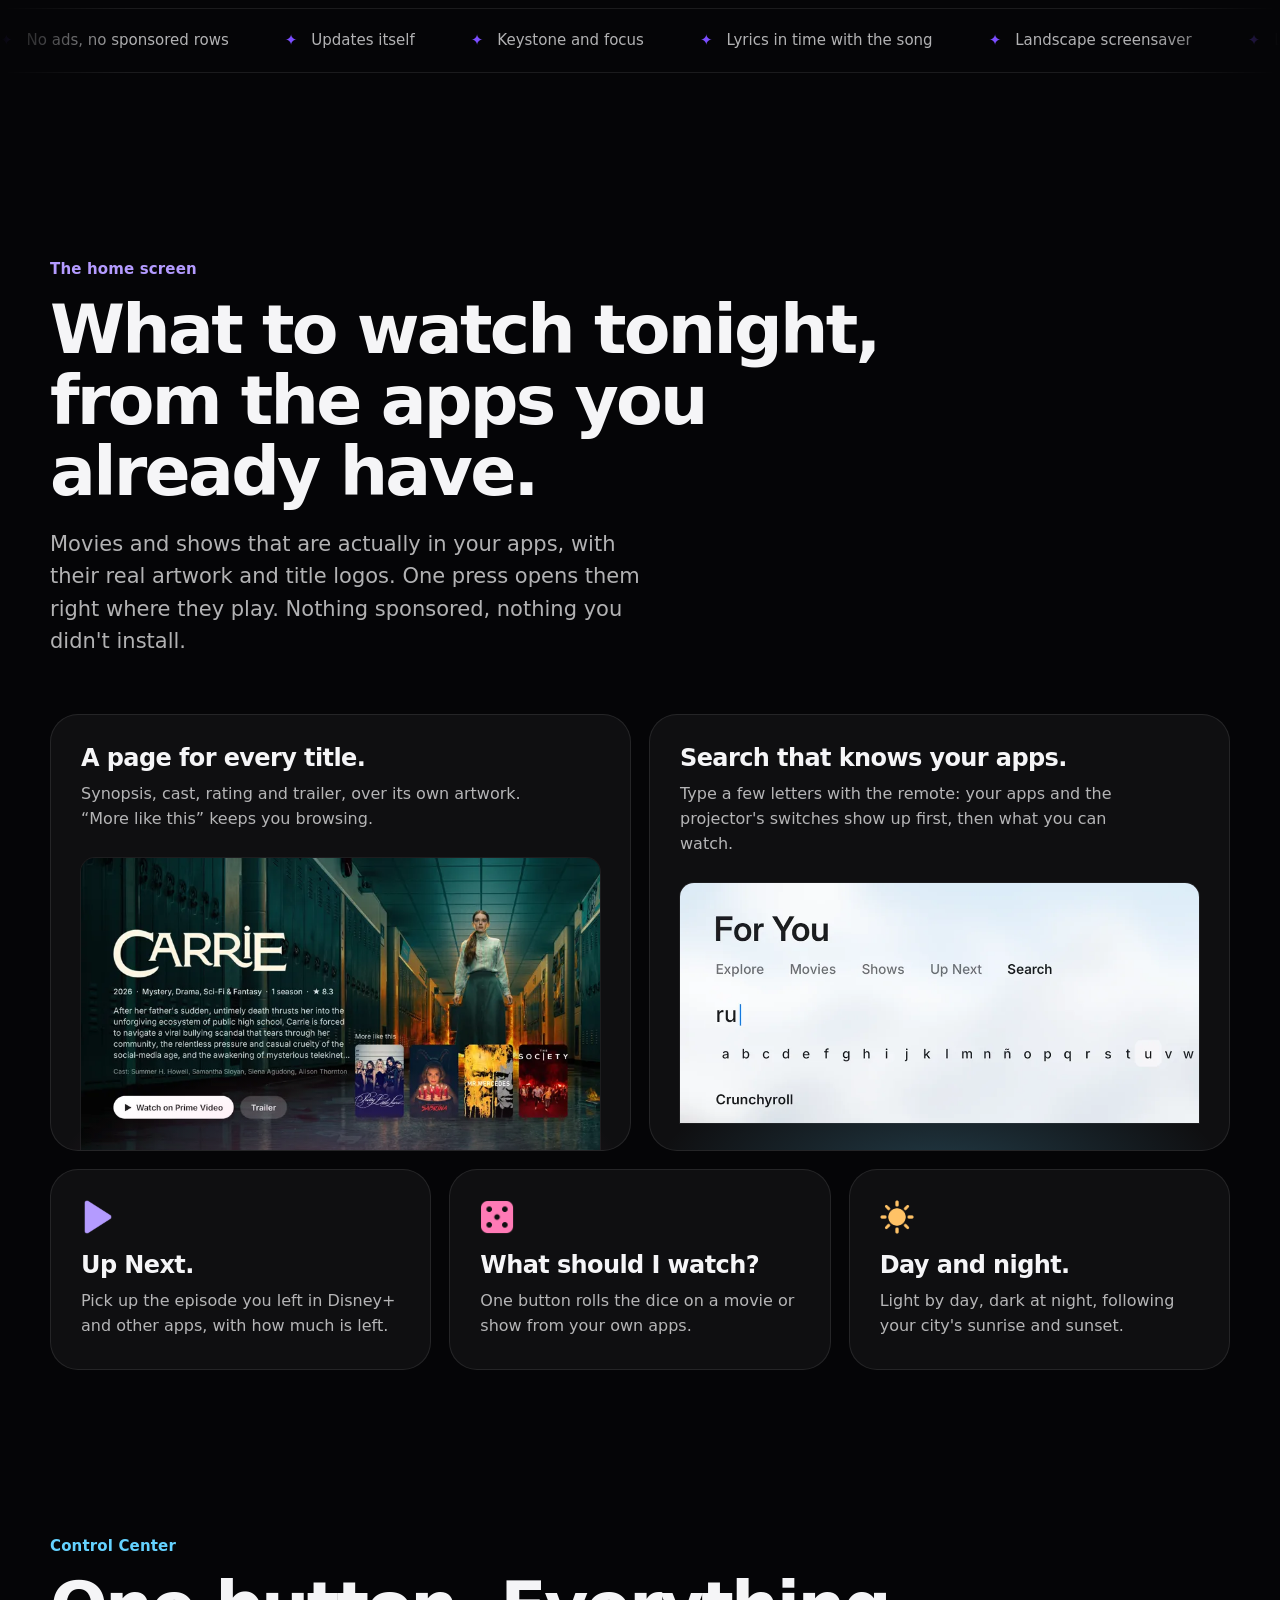
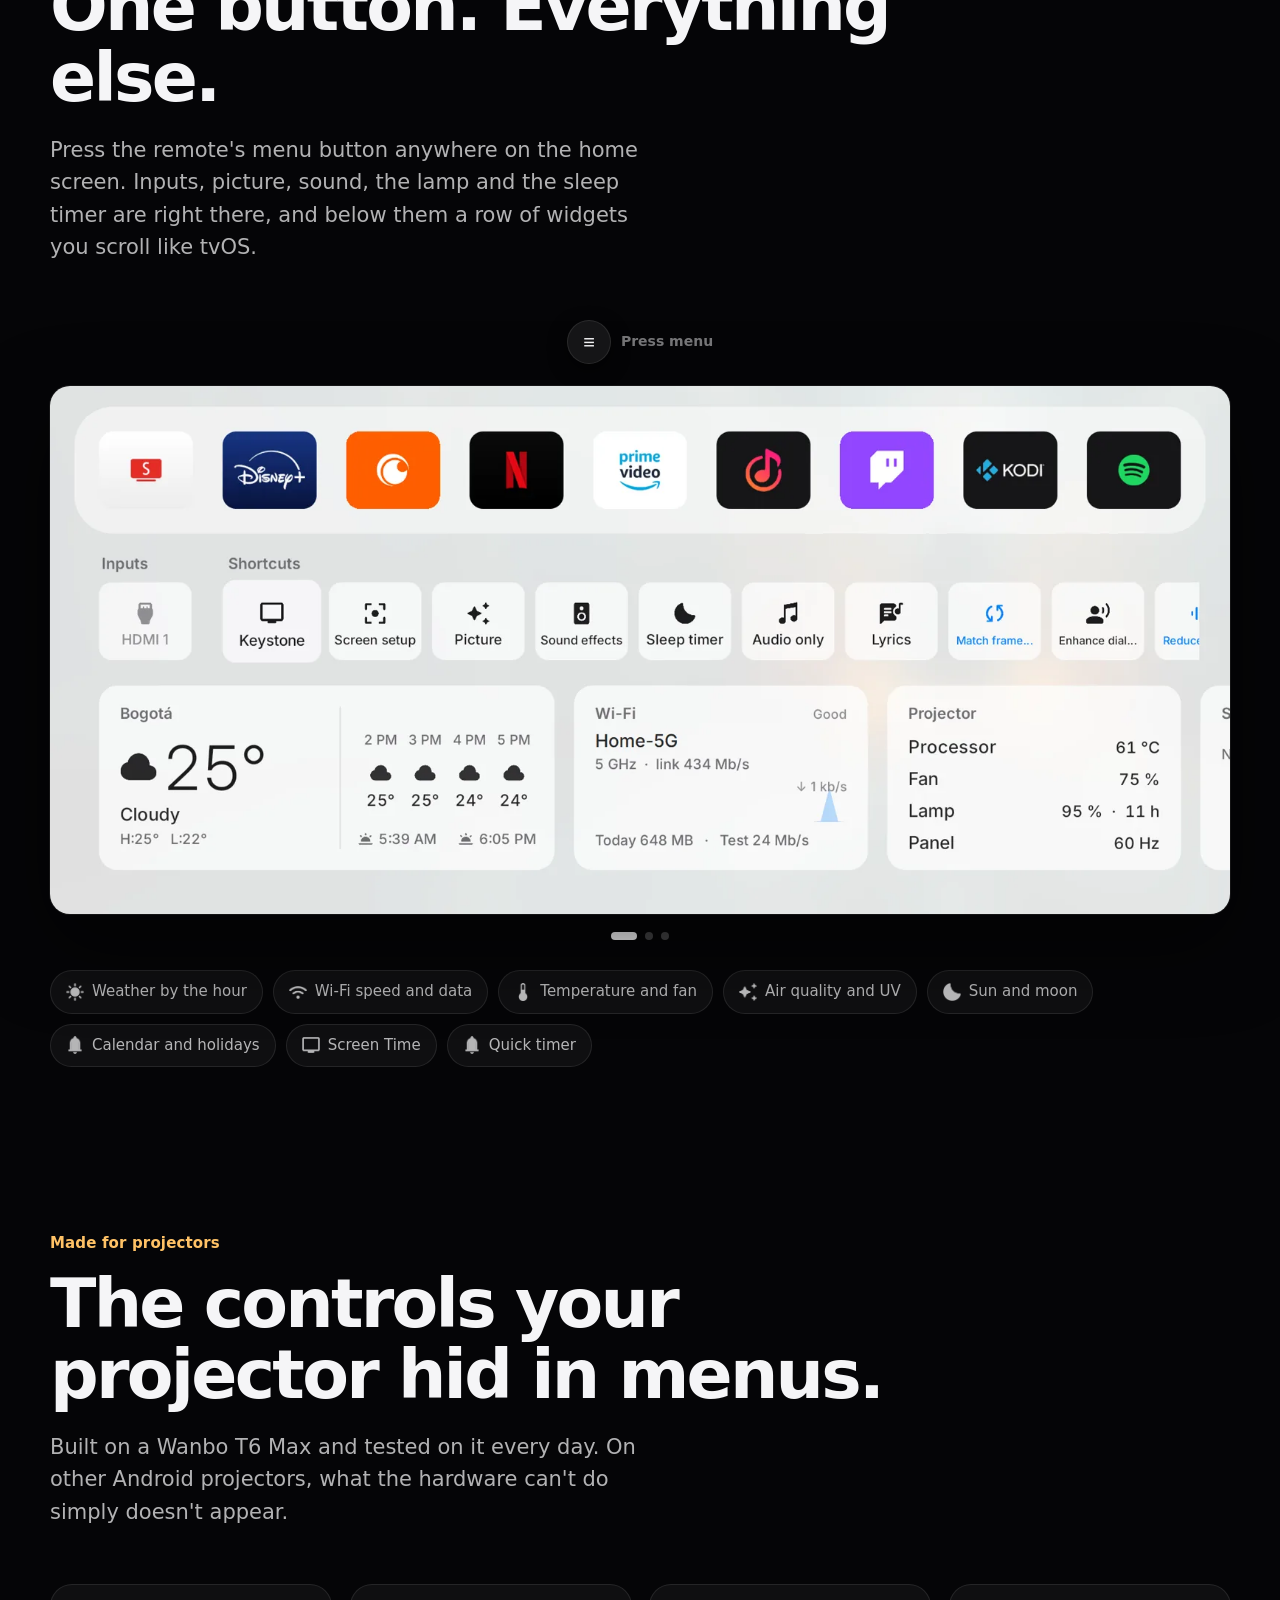
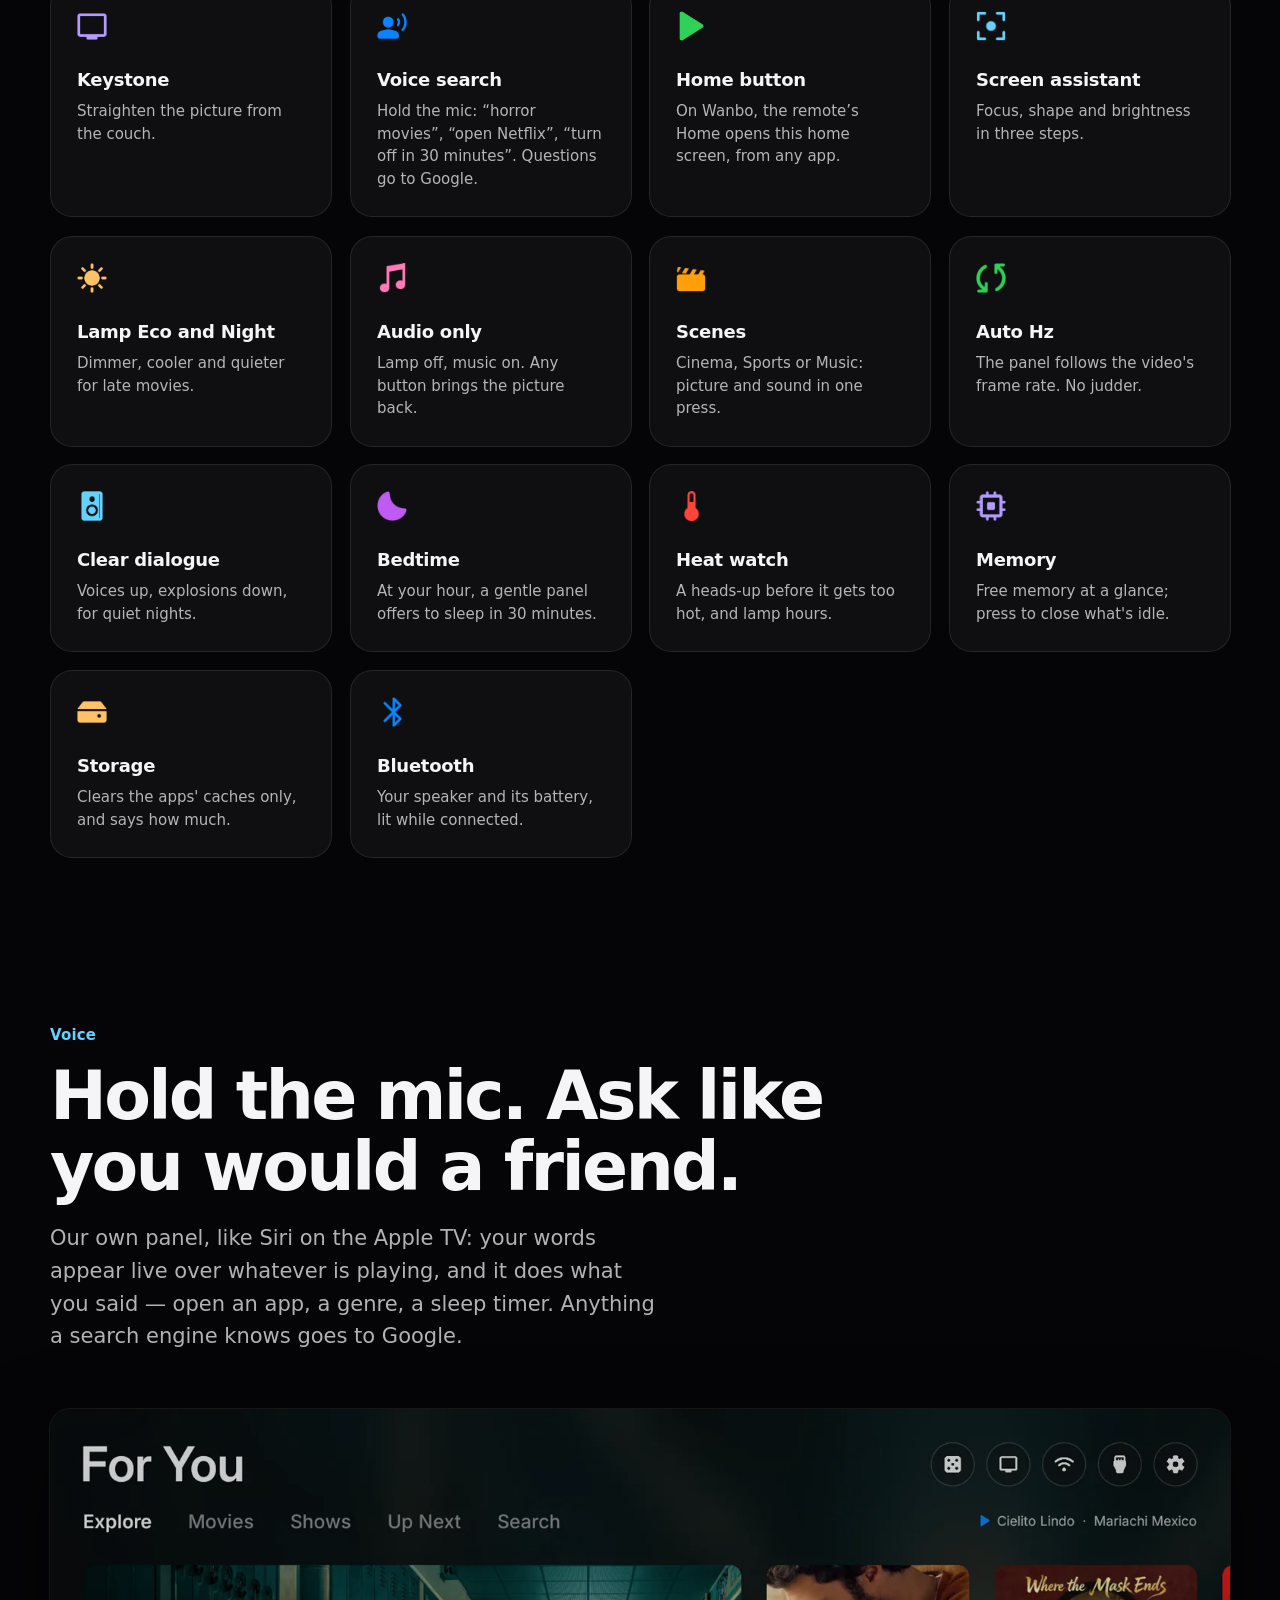
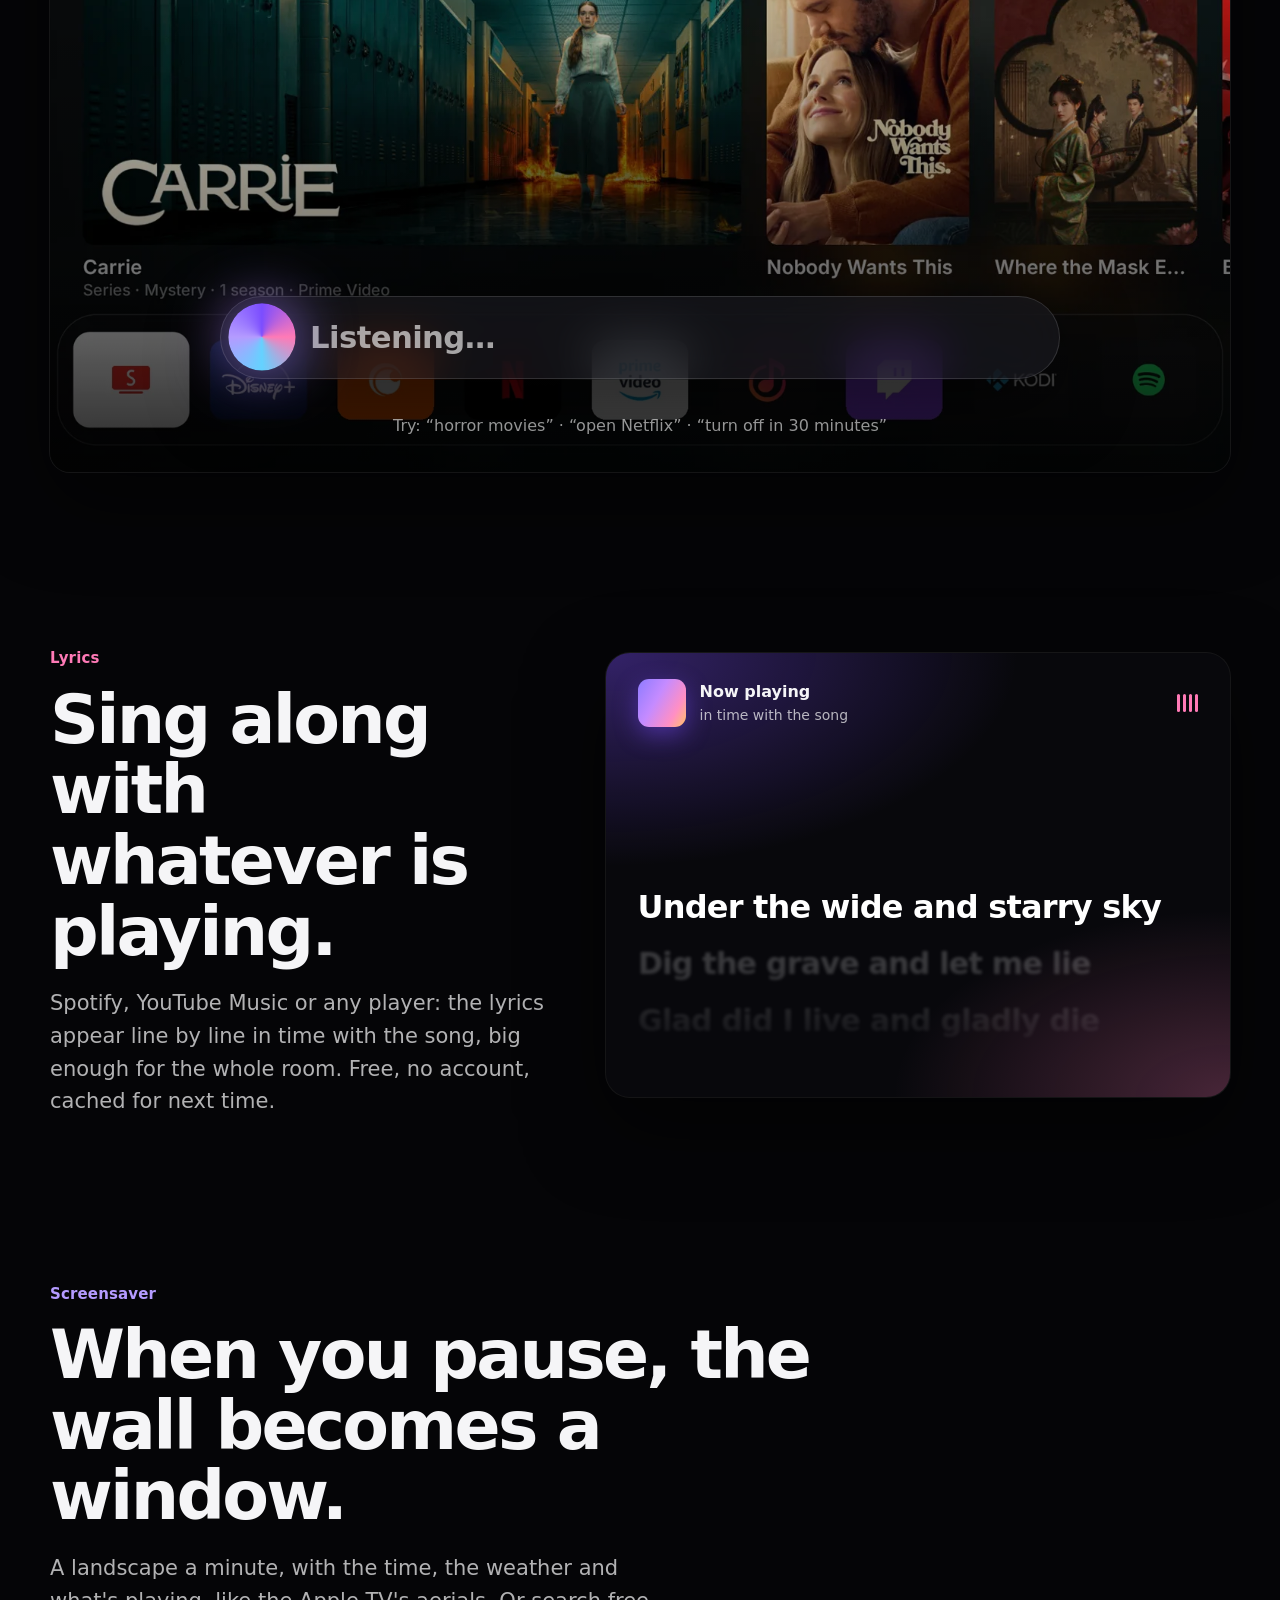
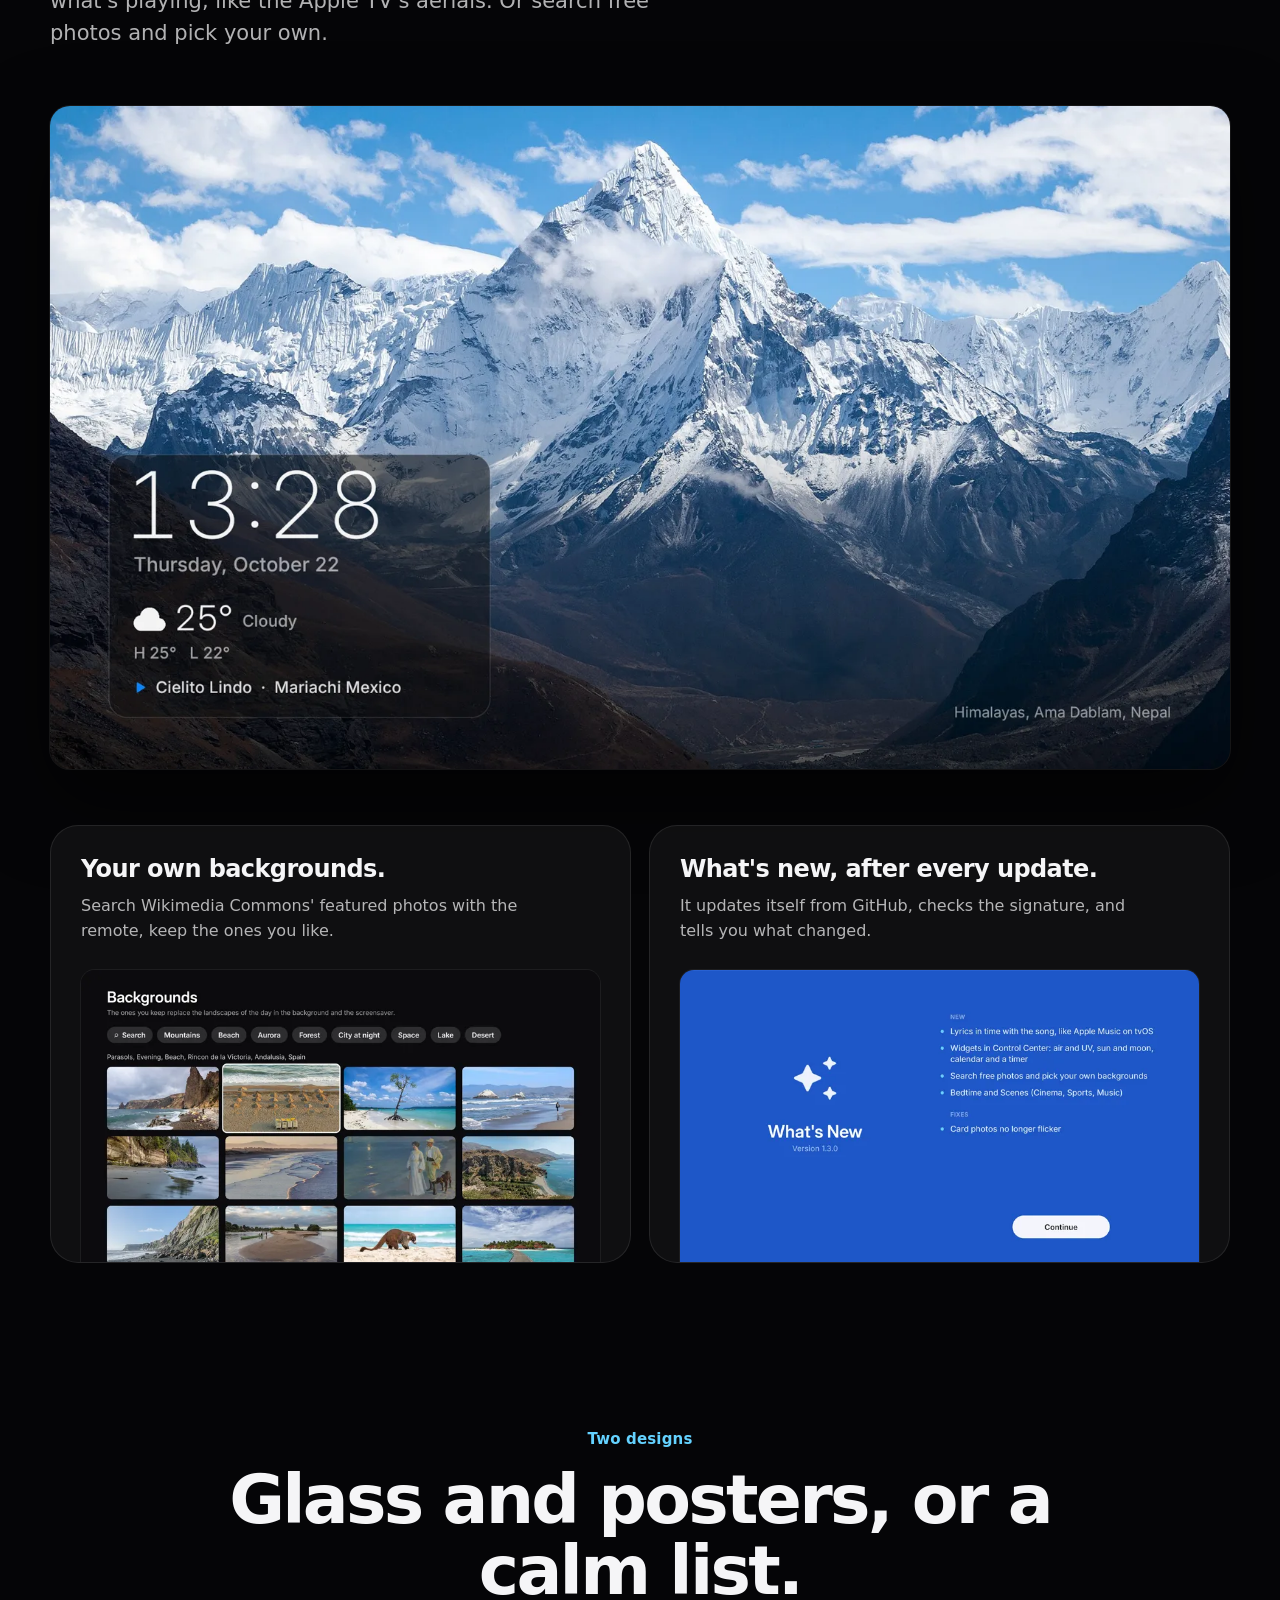
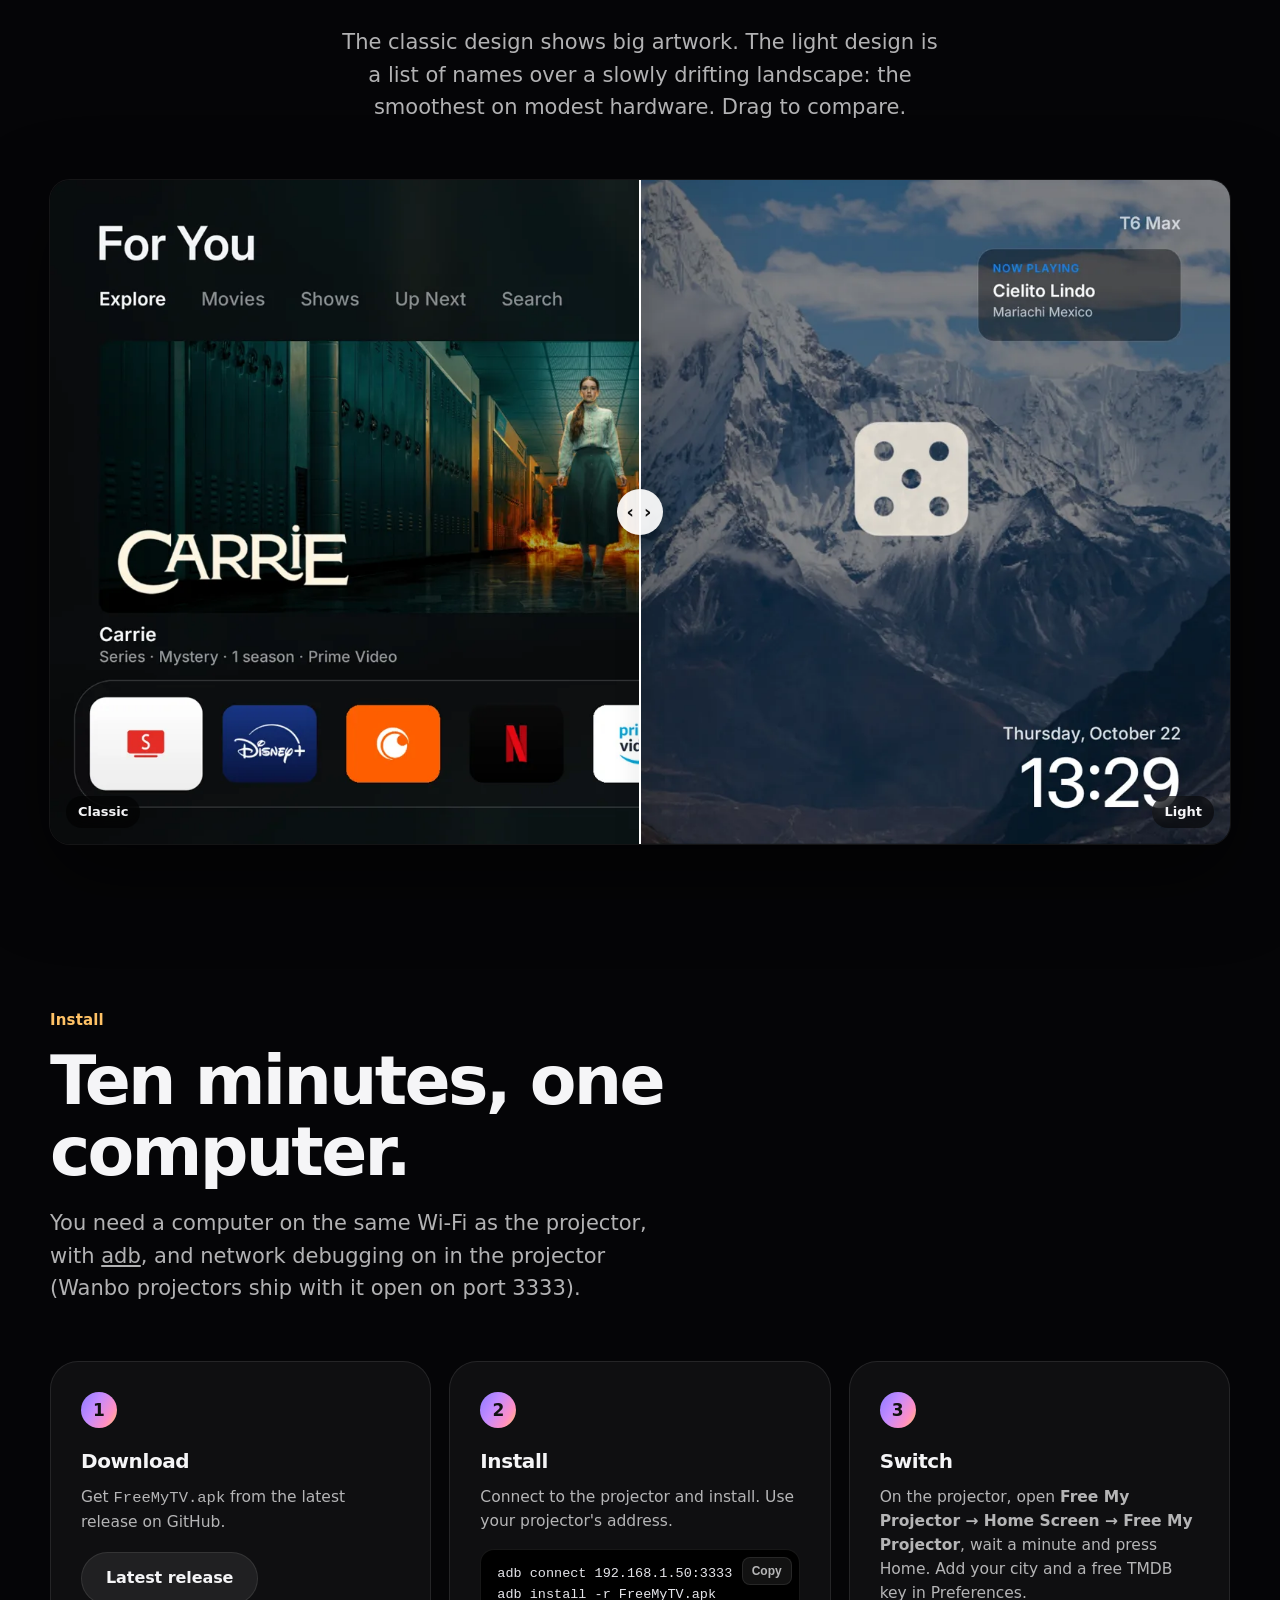
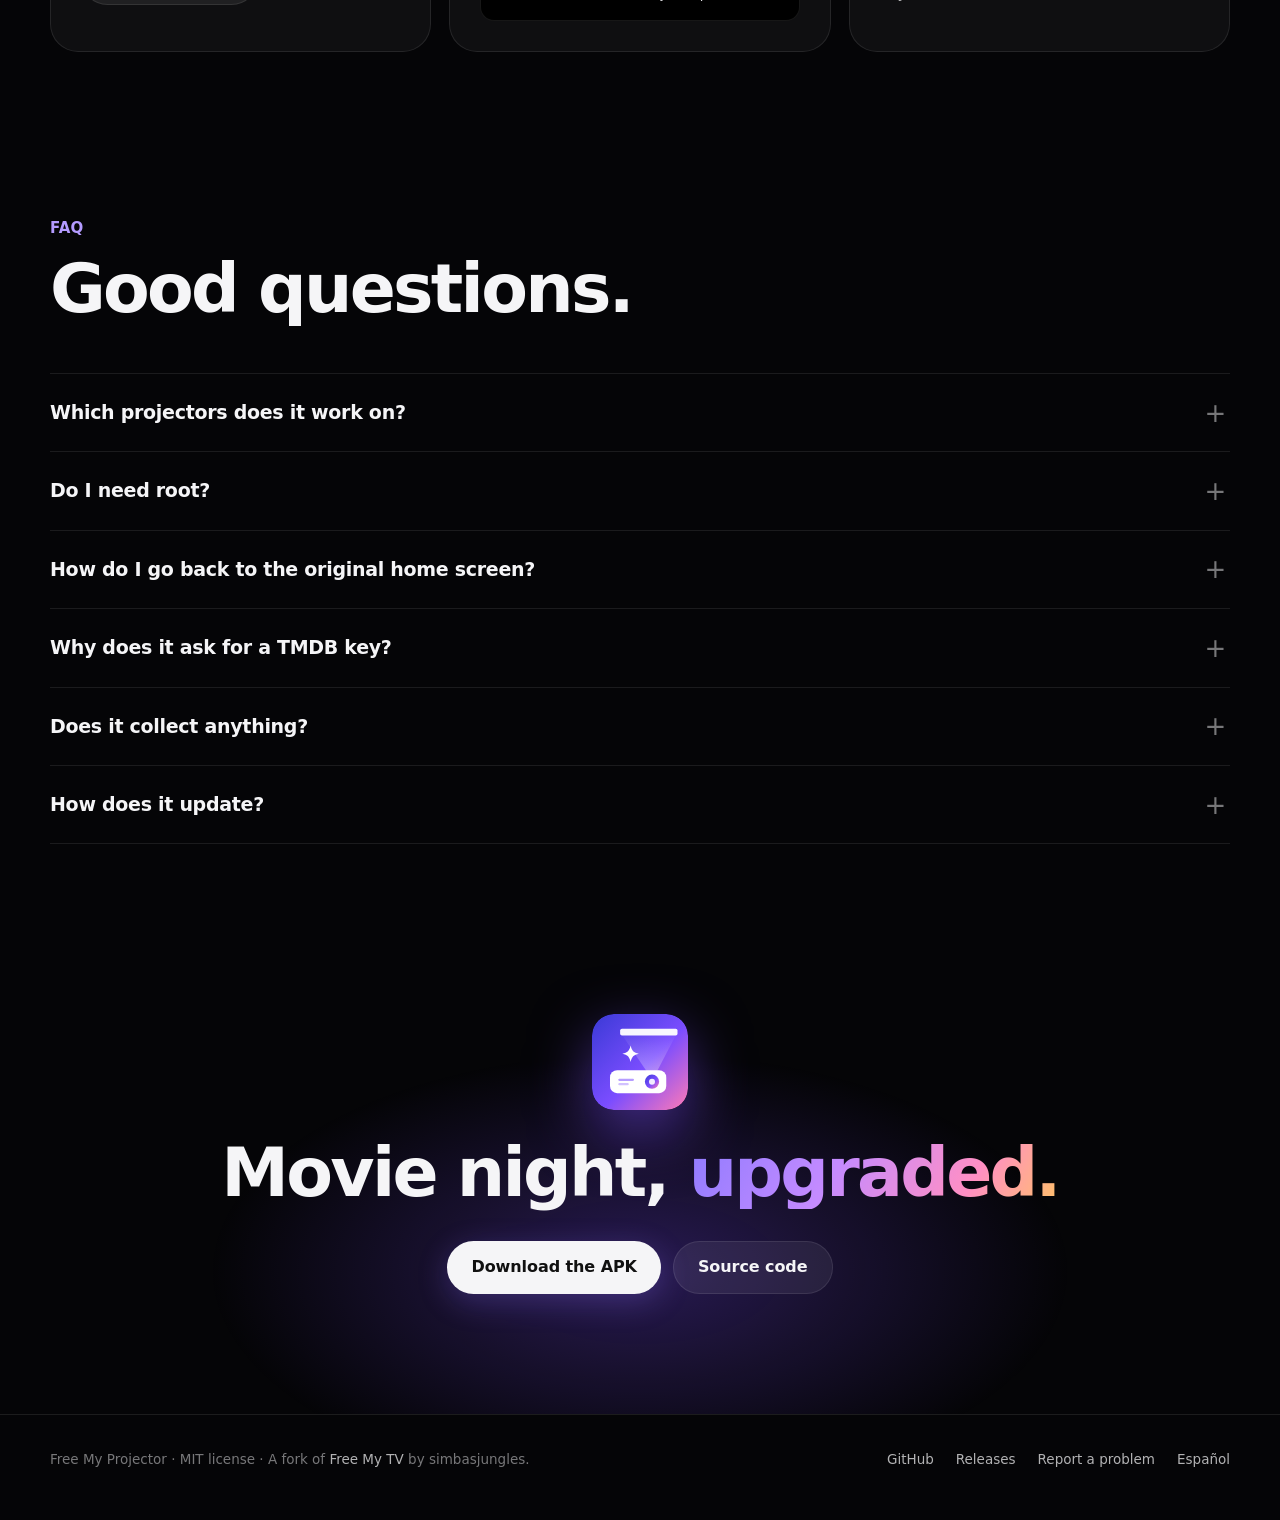
==== commit 5c344dc9: "feat(site): vanguard motion — projector power-on, focus-in headings, live lyrics and voice, spotligh" ====
--- a/docs/index.html
+++ b/docs/index.html
@@ -19,9 +19,10 @@
   <link rel="icon" href="assets/logo.svg" type="image/svg+xml">
   <link rel="apple-touch-icon" href="assets/icon-180.png">
   <link rel="preload" href="assets/fonts/InterVariable.ttf" as="font" type="font/ttf" crossorigin>
-  <link rel="stylesheet" href="styles.css?v=4">
+  <link rel="stylesheet" href="styles.css?v=5">
 </head>
 <body>
+<div class="progress" aria-hidden="true"></div>
 
 <header class="nav">
   <div class="wrap">
@@ -29,6 +30,7 @@
     <nav class="nav-links">
       <a href="#home">Home</a>
       <a href="#control-center">Control Center</a>
+      <a href="#voice">Voice</a>
       <a href="#projector">Projector</a>
       <a href="#install">Install</a>
       <a href="#faq">FAQ</a>
@@ -58,8 +60,11 @@
       <p class="fine reveal">Free and open source · No account · No ads · One button to go back</p>
 
       <div class="stage reveal">
+        <div class="ambient"></div>
+        <div class="lens"></div>
         <div class="beam"></div>
         <div class="screen">
+          <div class="power"></div>
           <img class="night" src="img/en/home-dark.webp" srcset="img/en/home-dark-800.webp 800w, img/en/home-dark.webp 1600w" sizes="(max-width: 1200px) 100vw, 1180px" alt="The home screen at night: a large movie card, two posters and the app dock" fetchpriority="high">
           <img class="day off" src="img/en/home-light.webp" srcset="img/en/home-light-800.webp 800w, img/en/home-light.webp 1600w" sizes="(max-width: 1200px) 100vw, 1180px" alt="The same home screen by day, in its light theme">
         </div>
@@ -123,6 +128,7 @@
       <p class="section-lede reveal">Press the remote's menu button anywhere on the home screen. Inputs, picture, sound, the lamp and the sleep timer are right there, and below them a row of widgets you scroll like tvOS.</p>
 
       <div class="cc reveal">
+        <div class="press" aria-hidden="true"><kbd>≡</kbd><span>Press menu</span></div>
         <div class="shot">
           <img src="img/en/control-center.webp" alt="Control Center: the app dock, a row of projector shortcuts and the weather, Wi-Fi and projector cards" loading="lazy">
           <img src="img/en/widgets.webp" alt="The widgets row: air quality, sun and moon, calendar with the next holiday, and a timer" loading="lazy" style="opacity:0">
@@ -172,6 +178,21 @@
     </div>
   </section>
 
+  <!-- Voice -->
+  <section class="section" id="voice">
+    <div class="wrap">
+      <p class="kicker c reveal">Voice</p>
+      <h2 class="reveal">Hold the mic. Ask like you would a friend.</h2>
+      <p class="section-lede reveal">Our own panel, like Siri on the Apple TV: your words appear live over whatever is playing, and it does what you said — open an app, a genre, a sleep timer. Anything a search engine knows goes to Google.</p>
+      <div class="voice reveal" data-voice>
+        <img src="img/en/home-dark.webp" alt="" loading="lazy">
+        <div class="v-scrim"></div>
+        <div class="v-capsule"><span class="v-orb"></span><span class="v-text"></span></div>
+        <p class="v-hint">Try: &ldquo;horror movies&rdquo; · &ldquo;open Netflix&rdquo; · &ldquo;turn off in 30 minutes&rdquo;</p>
+      </div>
+    </div>
+  </section>
+
   <!-- Lyrics -->
   <section class="section lyrics-sec">
     <div class="wrap">
@@ -181,7 +202,23 @@
           <h2 class="reveal">Sing along with whatever is playing.</h2>
           <p class="section-lede reveal">Spotify, YouTube Music or any player: the lyrics appear line by line in time with the song, big enough for the whole room. Free, no account, cached for next time.</p>
         </div>
-        <div class="shot reveal"><img src="img/en/lyrics-800.webp" srcset="img/en/lyrics-800.webp 800w, img/en/lyrics.webp 1600w" sizes="(max-width: 900px) 100vw, 640px" alt="Lyrics of a traditional song in large white lines on black" loading="lazy"></div>
+        <div class="karaoke reveal" aria-hidden="true" data-karaoke>
+          <div class="k-head">
+            <span class="k-art"></span>
+            <span><b>Now playing</b>in time with the song</span>
+            <span class="k-eq"><i></i><i></i><i></i><i></i></span>
+          </div>
+          <div class="k-view"><ul class="k-lines">
+            <li data-dur="2.4">Under the wide and starry sky</li>
+            <li data-dur="2.6">Dig the grave and let me lie</li>
+            <li data-dur="2.8">Glad did I live and gladly die</li>
+            <li data-dur="2.4">And I laid me down with a will</li>
+            <li data-dur="2.6">This be the verse you grave for me</li>
+            <li data-dur="2.6">Here he lies where he longed to be</li>
+            <li data-dur="2.8">Home is the sailor, home from sea</li>
+            <li data-dur="2.4">And the hunter home from the hill</li>
+          </ul></div>
+        </div>
       </div>
     </div>
   </section>
@@ -257,7 +294,7 @@
       <div class="faq reveal">
         <details><summary>Which projectors does it work on?</summary><p>Android 9 or newer, with network debugging. It's built and tested on a Wanbo T6 Max (Amlogic T972); the keystone, focus, lamp and fan controls use that hardware, and simply don't appear where they can't work. The home screen, Control Center, lyrics and screensaver work on any Android TV device.</p></details>
         <details><summary>Do I need root?</summary><p>No. It uses the projector's own network debugging, the same way you installed it, to switch the home screen and reach a few settings. On a Wanbo as it came everything above works except a few extras that need the community ROM (Auto Hz, sleep timer, scenes with sound, moving the lens by hand); those simply don&rsquo;t appear.</p></details>
-        <details><summary>How do I go back to the original home screen?</summary><p>Open Free My Projector → Home Screen → Original. Your previous home screen, screensaver and apps come back as they were. If the new home screen ever crashes three times in five minutes, it goes back by itself.</p></details>
+        <details><summary>How do I go back to the original home screen?</summary><p>Open Free My Projector → Home Screen → Original. Your previous home screen, screensaver and apps come back as they were. If the new home screen ever crashes three times in five minutes, it goes back by itself. It still knows what it turned off even after an uninstall and reinstall.</p></details>
         <details><summary>Why does it ask for a TMDB key?</summary><p>The recommendations, artwork and title pages come from The Movie Database. A personal key is free and takes two minutes; without it you still get the home screen, a large clock and everything else.</p></details>
         <details><summary>Does it collect anything?</summary><p>No account and no analytics. It talks to TMDB, Open-Meteo (weather and air), Wikimedia Commons (backgrounds), lrclib (lyrics) and GitHub (updates), and that's it.</p></details>
         <details><summary>How does it update?</summary><p>Once a day it checks this project's latest release on GitHub and installs it only if it's newer and signed with the same key. After updating, a sheet shows what's new.</p></details>
@@ -289,6 +326,6 @@
   </div>
 </footer>
 
-<script src="app.js?v=4" defer></script>
+<script src="app.js?v=5" defer></script>
 </body>
 </html>
--- a/docs/styles.css
+++ b/docs/styles.css
@@ -206,8 +206,7 @@
 
 /* Projector controls grid */
 .feats { display: grid; grid-template-columns: repeat(4, 1fr); gap: 18px; margin-top: 56px; }
-.feat { padding: 26px; border-radius: 22px; background: var(--card); border: 1px solid var(--line); transition: background .3s, transform .3s; }
-.feat:hover { background: var(--card-2); transform: translateY(-3px); }
+.feat { position: relative; overflow: hidden; padding: 26px; border-radius: 22px; background: var(--card); border: 1px solid var(--line); }
 .feat i { width: 30px; height: 30px; color: var(--c, #b49bff); }
 .feat h3 { margin: 18px 0 0; font-size: 18px; letter-spacing: -0.015em; font-weight: 650; }
 .feat p { margin: 6px 0 0; font-size: 15px; color: var(--ink-2); line-height: 1.5; }
@@ -280,3 +279,135 @@
 .reveal { opacity: 0; transform: translateY(28px); transition: opacity .9s cubic-bezier(.2,.7,.2,1), transform .9s cubic-bezier(.2,.7,.2,1); }
 .reveal.in { opacity: 1; transform: none; }
 @media (prefers-reduced-motion: reduce) { .reveal { opacity: 1; transform: none; transition: none; } .screen { transform: none !important; } }
+
+/* ═════════ Motion, v5: a projector turning on, a lens finding focus ═════════ */
+
+/* Reading progress: a thin beam along the top */
+.progress { position: fixed; inset: 0 0 auto; height: 2px; z-index: 60; background: var(--grad); transform-origin: 0 50%; transform: scaleX(0); pointer-events: none; }
+@supports (animation-timeline: scroll()) {
+  .progress { animation: progress linear both; animation-timeline: scroll(root); }
+  @keyframes progress { to { transform: scaleX(1); } }
+}
+@supports not (animation-timeline: scroll()) { .progress { display: none; } }
+
+/* 1 · The hero turns on: the lens lights, the beam opens, the lamp warms up, the wall takes the picture's colors */
+.stage .ambient {
+  position: absolute; inset: 4% 2% -6%; pointer-events: none; border-radius: 40px;
+  background: var(--amb, none) center / cover; filter: blur(80px) saturate(1.8); opacity: 0; transform: scale(1.04);
+  transition: opacity 2.4s ease 1.2s;
+}
+.stage.on .ambient { opacity: .5; }
+.stage .lens {
+  position: absolute; left: 50%; bottom: -14%; width: 16px; height: 16px; margin-left: -8px; border-radius: 50%;
+  background: #fff; box-shadow: 0 0 34px 12px rgba(200, 180, 255, .85), 0 0 90px 30px rgba(123, 77, 255, .45); opacity: 0; pointer-events: none;
+}
+.stage.on .lens { animation: lens 1.6s cubic-bezier(.2,.7,.2,1) forwards; }
+@keyframes lens { 0% { opacity: 0; transform: scale(.2); } 25% { opacity: 1; transform: scale(1.5); } 100% { opacity: .55; transform: scale(1); } }
+.stage .beam { transform-origin: 50% 100%; transform: translateX(-50%) scaleY(0); opacity: 0; }
+.stage.on .beam { animation: beam 1.7s cubic-bezier(.2,.7,.2,1) .3s forwards; }
+@keyframes beam { 0% { opacity: 0; transform: translateX(-50%) scaleY(0); } 55% { opacity: 1; } 100% { opacity: .9; transform: translateX(-50%) scaleY(1); } }
+.screen .power { position: absolute; inset: 0; z-index: 2; background: #000; pointer-events: none; }
+.stage.on .screen .power { animation: warm 2s ease .7s forwards; }
+@keyframes warm { 0% { opacity: 1; } 10% { opacity: .3; } 16% { opacity: .9; } 24% { opacity: .15; } 32% { opacity: .55; } 100% { opacity: 0; } }
+
+/* 2 · Headings come into focus word by word, like the lens */
+.reveal.focus { opacity: 1; transform: none; }
+.focus .w { display: inline-block; opacity: 0; filter: blur(14px); transform: translateY(.22em) scale(1.06);
+  transition: opacity .8s ease, filter 1.1s cubic-bezier(.2,.7,.2,1), transform 1.1s cubic-bezier(.2,.7,.2,1);
+  transition-delay: calc(var(--i) * 70ms); }
+.focus.in .w { opacity: 1; filter: blur(0); transform: none; }
+
+/* 3 · Control Center rises from below, as when you press the menu button */
+.cc .press { display: flex; justify-content: center; align-items: center; gap: 10px; margin-bottom: 22px; color: var(--ink-3); font-size: 14px; font-weight: 600; }
+.cc .press kbd { position: relative; display: grid; place-items: center; width: 44px; height: 44px; border-radius: 50%;
+  font: 600 20px/1 "Inter", sans-serif; color: var(--ink); background: var(--card-2); border: 1px solid var(--line); box-shadow: 0 6px 18px rgba(0,0,0,.5); }
+.cc .press kbd::after { content: ""; position: absolute; inset: -1px; border-radius: 50%; border: 2px solid var(--cyan); opacity: 0; }
+.cc.in .press kbd { animation: press .5s ease .35s both; }
+.cc.in .press kbd::after { animation: ring 1.1s ease-out .45s both; }
+@keyframes press { 40% { transform: scale(.86); background: rgba(255,255,255,.2); } }
+@keyframes ring { 0% { opacity: .9; transform: scale(1); } 100% { opacity: 0; transform: scale(2.4); } }
+@supports (animation-timeline: view()) {
+  .cc .shot { transform-origin: 50% 100%; animation: rise linear both; animation-timeline: view(); animation-range: entry 0% cover 42%; }
+  @keyframes rise { from { transform: perspective(1400px) translateY(160px) rotateX(20deg) scale(.88); opacity: .15; } to { transform: none; opacity: 1; } }
+}
+
+/* 4 · Lyrics, live: the line fills as it's sung, the rest drift up out of focus */
+@property --fill { syntax: "<percentage>"; inherits: false; initial-value: 0%; }
+.karaoke { position: relative; border-radius: 24px; overflow: hidden; padding: 26px 32px 30px; min-height: 430px;
+  background: radial-gradient(110% 80% at 0% 0%, rgba(123,77,255,.38), transparent 60%), radial-gradient(90% 70% at 100% 100%, rgba(255,122,182,.26), transparent 60%), #08080c;
+  box-shadow: 0 0 0 1px rgba(255,255,255,.07), 0 30px 80px rgba(0,0,0,.55); }
+.k-head { display: flex; gap: 14px; align-items: center; font-size: 14px; color: var(--ink-2); }
+.k-art { width: 48px; height: 48px; border-radius: 11px; background: var(--grad); box-shadow: 0 8px 24px rgba(123,77,255,.45); flex: none; }
+.k-head b { display: block; color: var(--ink); font-size: 16px; font-weight: 650; }
+.k-eq { margin-left: auto; display: flex; gap: 3px; align-items: flex-end; height: 18px; }
+.k-eq i { width: 3px; height: 100%; border-radius: 2px; background: var(--pink); transform-origin: 50% 100%; animation: eq 1.1s ease-in-out infinite; }
+.k-eq i:nth-child(2) { animation-delay: -.4s; } .k-eq i:nth-child(3) { animation-delay: -.8s; } .k-eq i:nth-child(4) { animation-delay: -.2s; }
+@keyframes eq { 0%, 100% { transform: scaleY(.25); } 50% { transform: scaleY(1); } }
+.k-view { position: relative; height: 320px; overflow: hidden; margin-top: 20px;
+  -webkit-mask-image: linear-gradient(transparent, #000 20%, #000 68%, transparent); mask-image: linear-gradient(transparent, #000 20%, #000 68%, transparent); }
+.k-lines { list-style: none; margin: 0; padding: 0; transition: transform .9s cubic-bezier(.2,.7,.2,1); }
+.k-lines li { font-size: clamp(22px, 2.6vw, 32px); font-weight: 720; letter-spacing: -.025em; line-height: 1.22; padding: 9px 0;
+  color: rgba(255,255,255,.2); filter: blur(1.6px); transform: scale(.94); transform-origin: 0 50%;
+  transition: color .6s, filter .6s, transform .7s cubic-bezier(.2,.7,.2,1); }
+.k-lines li.past { color: rgba(255,255,255,.38); filter: blur(.6px); }
+.k-lines li.now { filter: none; transform: none; color: transparent; transition: color .6s, filter .6s, transform .7s cubic-bezier(.2,.7,.2,1), --fill var(--dur, 2.8s) linear;
+  background: linear-gradient(90deg, #fff var(--fill), rgba(255,255,255,.36) var(--fill)); -webkit-background-clip: text; background-clip: text; }
+.k-lines li.now.go { --fill: 100%; }
+
+/* 5 · Voice: the orb listens, the words appear, it answers */
+@property --a { syntax: "<angle>"; inherits: false; initial-value: 0deg; }
+.voice { position: relative; margin-top: 56px; aspect-ratio: 16 / 9; border-radius: 20px; overflow: hidden; background: #111;
+  box-shadow: 0 0 0 1px rgba(255,255,255,.07), 0 30px 80px rgba(0,0,0,.55); }
+.voice > img { position: absolute; inset: 0; width: 100%; height: 100%; object-fit: cover; transform: scale(1.03); filter: brightness(.82); }
+.v-scrim { position: absolute; inset: 0; background: linear-gradient(transparent 30%, rgba(0,0,0,.78)); }
+.v-capsule { position: absolute; left: 50%; bottom: 14%; width: min(80%, 840px); transform: translate(-50%, 30px); opacity: 0;
+  display: flex; align-items: center; gap: clamp(10px, 1.6vw, 20px); padding: clamp(8px, 1vw, 14px) clamp(16px, 2.4vw, 30px) clamp(8px, 1vw, 14px) clamp(8px, 1vw, 14px);
+  border-radius: 99px; background: rgba(28,28,34,.6); backdrop-filter: blur(24px) saturate(160%); -webkit-backdrop-filter: blur(24px) saturate(160%);
+  border: 1px solid rgba(255,255,255,.13); box-shadow: 0 24px 70px rgba(0,0,0,.55); transition: opacity .6s, transform .7s cubic-bezier(.2,.7,.2,1); }
+.voice.in .v-capsule { opacity: 1; transform: translate(-50%, 0); }
+.v-orb { flex: none; width: clamp(30px, 4.4vw, 62px); aspect-ratio: 1; border-radius: 50%;
+  background: conic-gradient(from var(--a), #7b4dff, #ff7ab6, #64d2ff, #b49bff, #7b4dff);
+  box-shadow: 0 0 calc(18px + 30px * (var(--s, 1) - 1) * 5) rgba(170,130,255,.75); transform: scale(var(--s, 1)); transition: transform .12s ease-out, box-shadow .12s;
+  animation: orb 3.2s linear infinite; }
+@keyframes orb { to { --a: 360deg; } }
+.v-text { min-width: 0; font-size: clamp(15px, 2.4vw, 34px); font-weight: 620; letter-spacing: -.02em; white-space: nowrap; overflow: hidden; text-overflow: ellipsis; color: #fff; }
+.v-text.dim { color: rgba(255,255,255,.62); }
+.v-text.answer { animation: answer .5s cubic-bezier(.2,.7,.2,1); }
+@keyframes answer { from { opacity: 0; transform: translateY(8px); filter: blur(6px); } }
+.v-text .caret { display: inline-block; width: 2px; height: .95em; margin-left: 3px; vertical-align: -.1em; background: currentColor; animation: caret 1s steps(1) infinite; }
+@keyframes caret { 50% { opacity: 0; } }
+.v-hint { position: absolute; left: 0; right: 0; bottom: 5%; margin: 0; text-align: center; font-size: clamp(10px, 1.25vw, 16px); color: rgba(255,255,255,.58); }
+
+/* 6 · Projector controls: a spotlight follows the pointer, the card tilts, the icon wakes up */
+.feat::before { content: ""; position: absolute; inset: 0; border-radius: inherit; pointer-events: none; opacity: 0; transition: opacity .4s;
+  background: radial-gradient(240px circle at var(--mx, 50%) var(--my, 30%), color-mix(in srgb, var(--c, #b49bff) 30%, transparent), transparent 70%); }
+.feats .feat.in { transform: perspective(900px) rotateX(var(--ty, 0deg)) rotateY(var(--tx, 0deg)) translateY(var(--lift, 0px));
+  transition: transform .45s cubic-bezier(.2,.7,.2,1), border-color .35s, background .35s, opacity .9s; }
+.feat:hover::before, .feat.lit::before { opacity: 1; }
+.feat:hover, .feat.lit { --lift: -4px; background: var(--card-2); border-color: color-mix(in srgb, var(--c, #b49bff) 45%, transparent); }
+.feat i { transition: transform .55s cubic-bezier(.3,1.6,.5,1), filter .4s; }
+.feat:hover i, .feat.lit i { transform: scale(1.2) rotate(-8deg); filter: drop-shadow(0 0 10px var(--c, #b49bff)); }
+
+/* The screensaver drifts, like its own Ken Burns */
+.big-shot { position: relative; }
+.big-shot img { animation: drift 26s ease-in-out infinite alternate; transform-origin: 60% 40%; }
+@keyframes drift { to { transform: scale(1.09) translate(-1.5%, 1%); } }
+
+/* 7 · English ↔ Spanish: the page dissolves into the other one */
+@view-transition { navigation: auto; }
+.nav { view-transition-name: nav; }
+::view-transition-old(root) { animation: vt-out .32s ease both; }
+::view-transition-new(root) { animation: vt-in .55s cubic-bezier(.2,.7,.2,1) both; }
+@keyframes vt-out { to { opacity: 0; filter: blur(10px); transform: scale(.985); } }
+@keyframes vt-in { from { opacity: 0; filter: blur(10px); transform: scale(1.015); } }
+
+@media (prefers-reduced-motion: reduce) {
+  .stage .beam { animation: none !important; transform: translateX(-50%); opacity: .9; }
+  .stage .lens, .screen .power { display: none; }
+  .stage .ambient { transition: none; }
+  .focus .w { opacity: 1; filter: none; transform: none; transition: none; }
+  .cc .shot, .big-shot img, .v-orb, .k-eq i, .cc.in .press kbd, .cc.in .press kbd::after { animation: none !important; }
+  .feats .feat.in { transform: none; }
+  .v-capsule { opacity: 1; transform: translate(-50%, 0); transition: none; }
+  ::view-transition-old(root), ::view-transition-new(root) { animation: none; }
+}
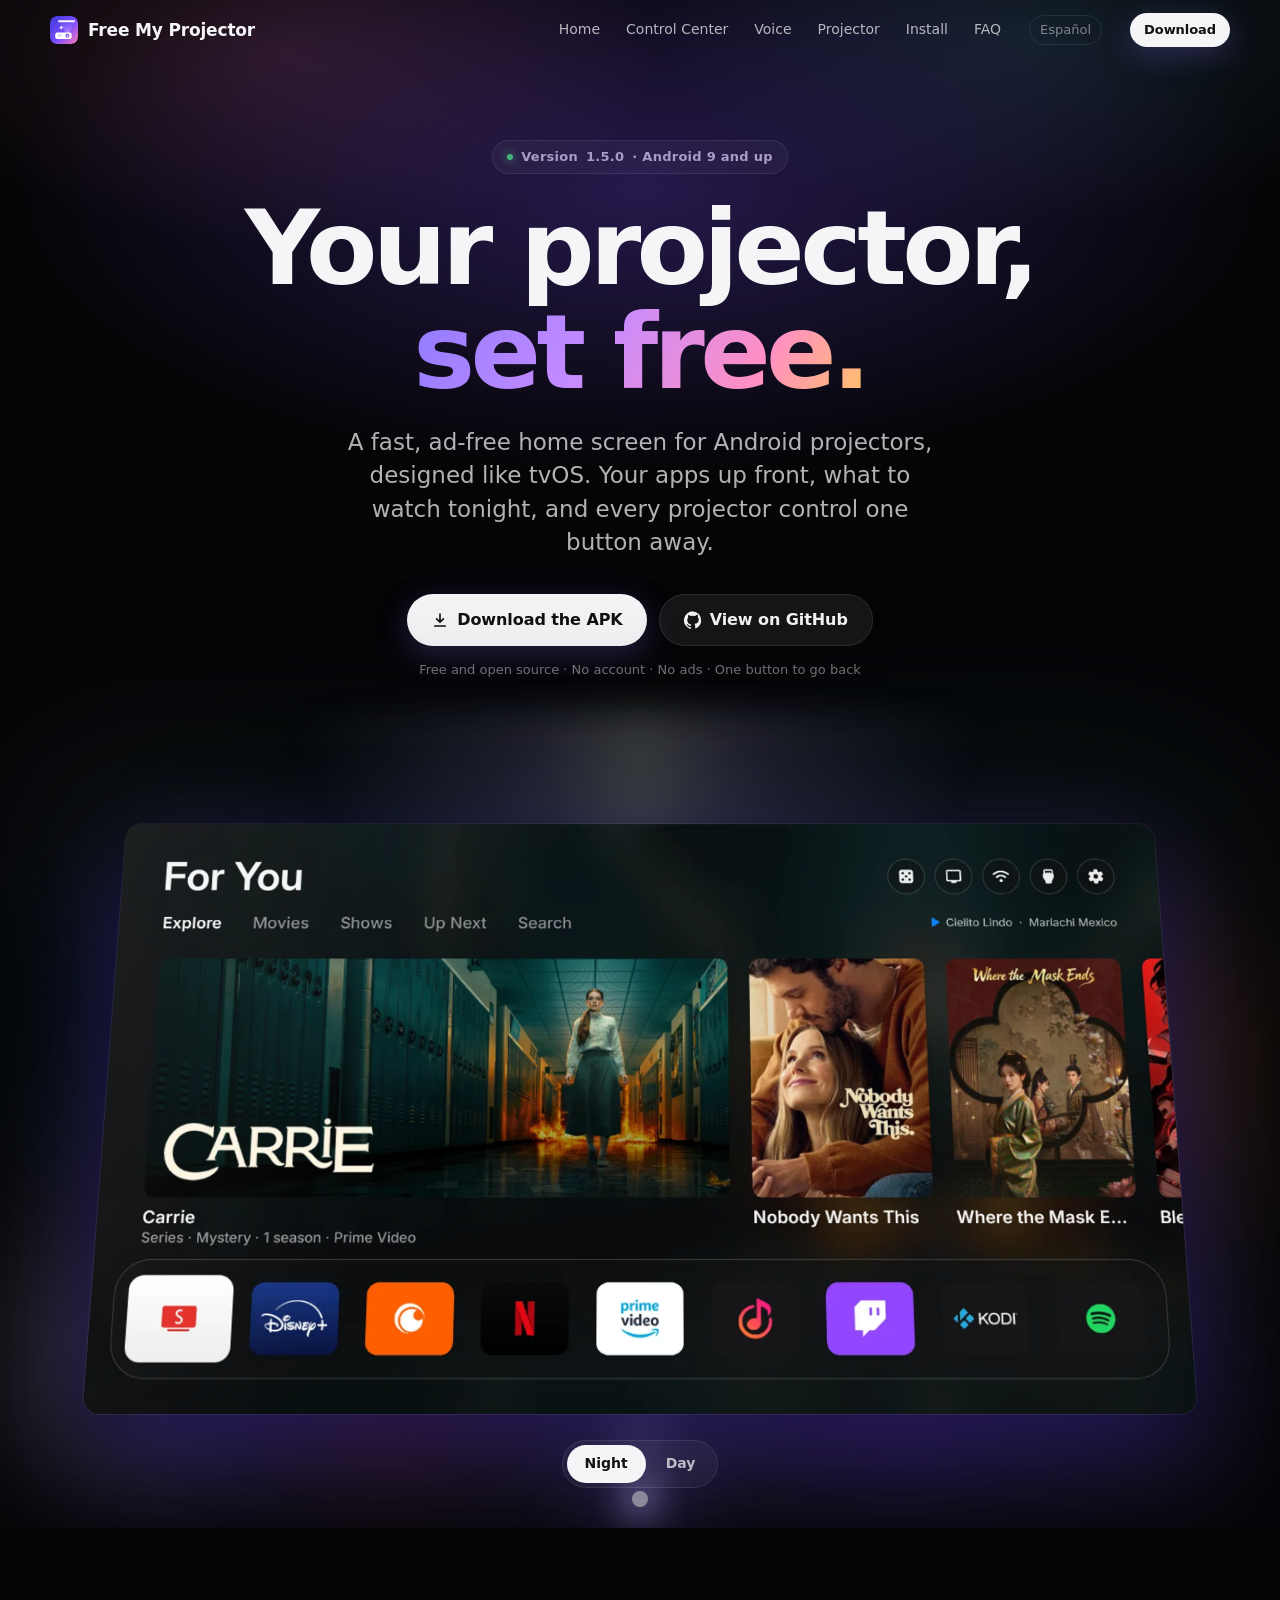
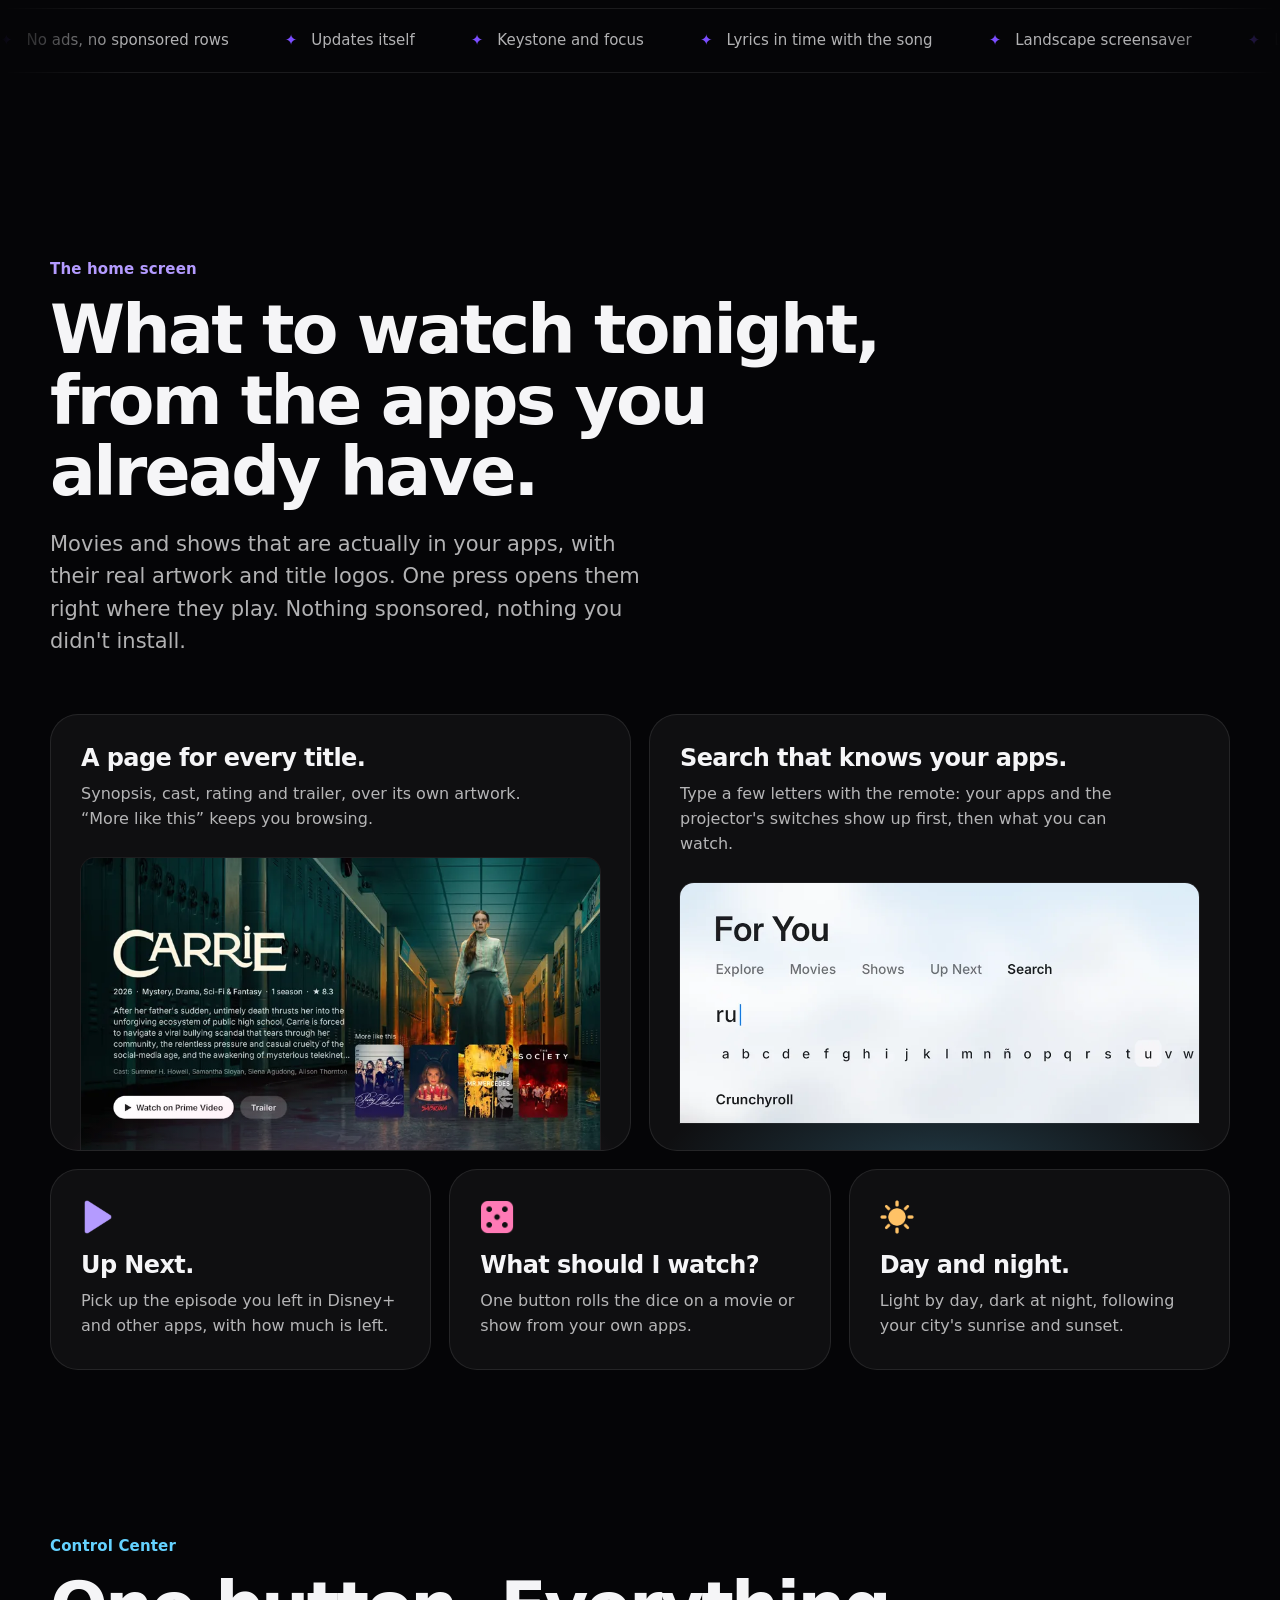
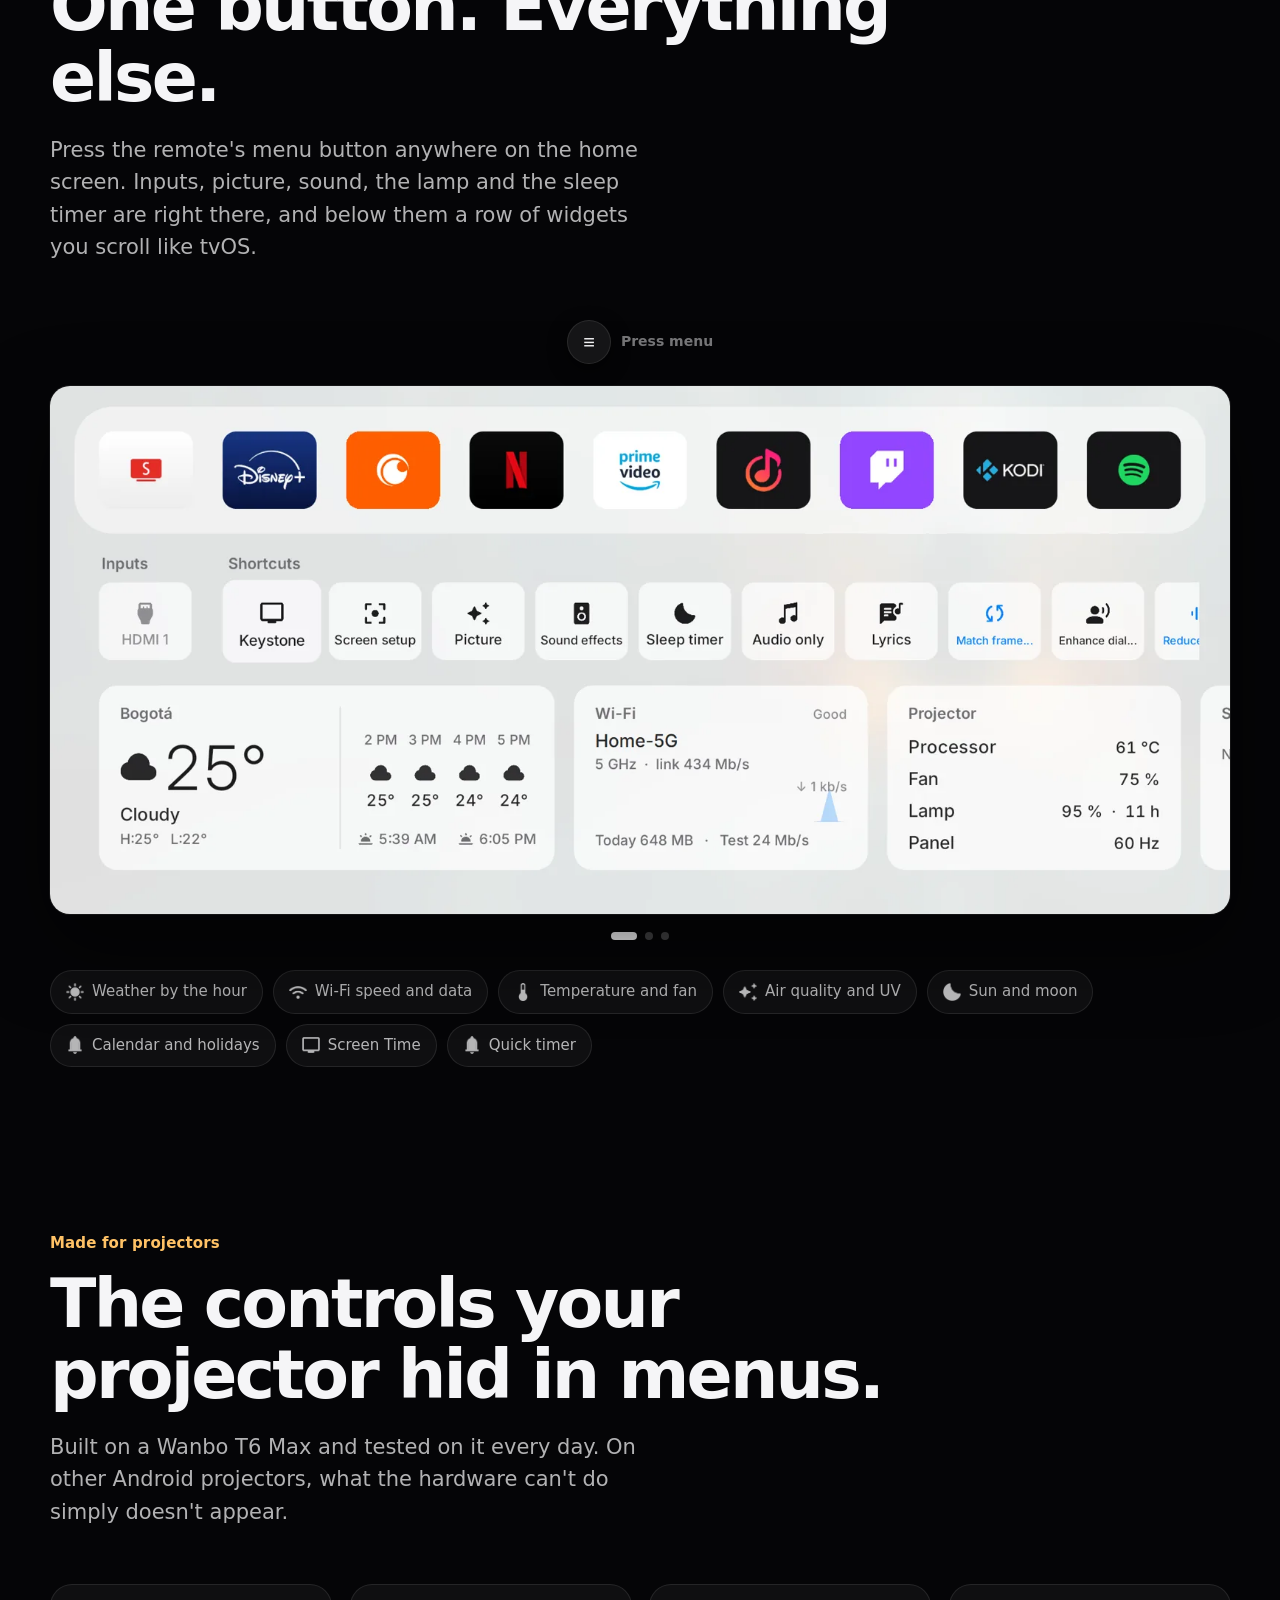
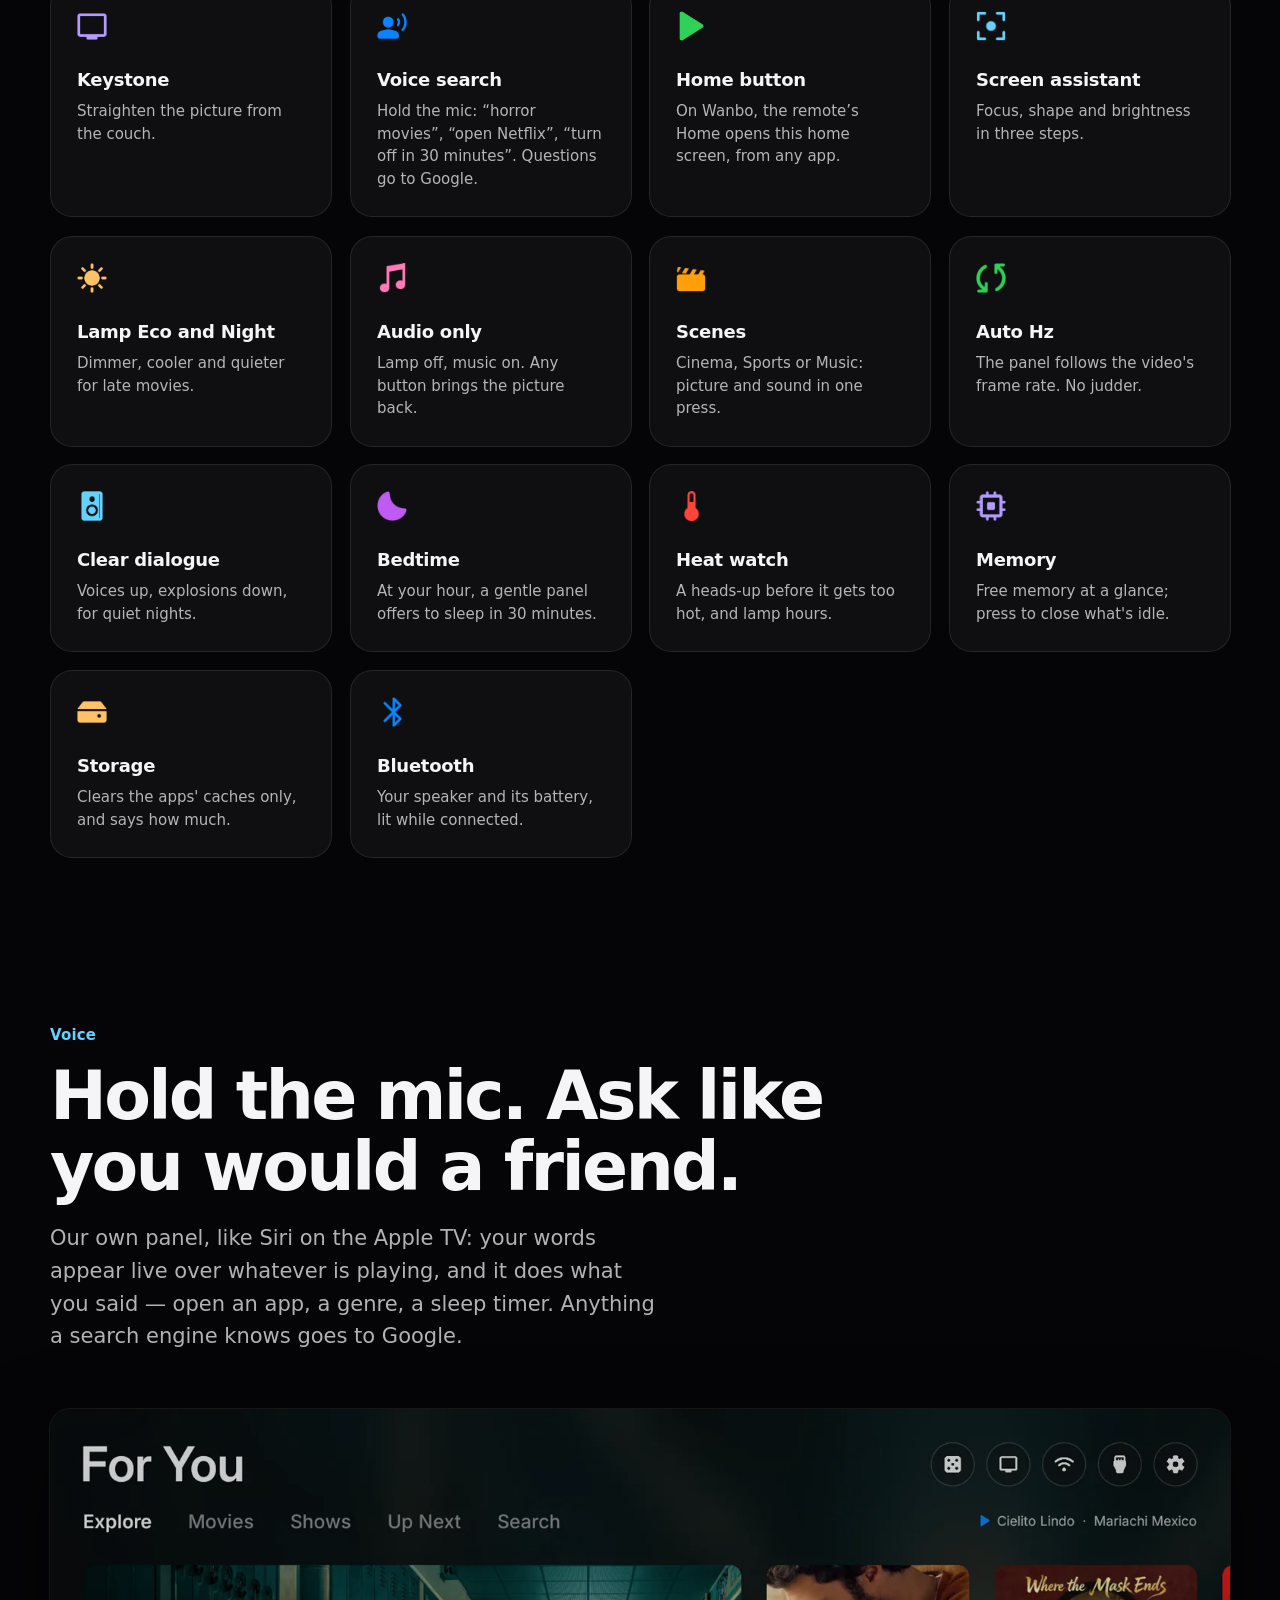
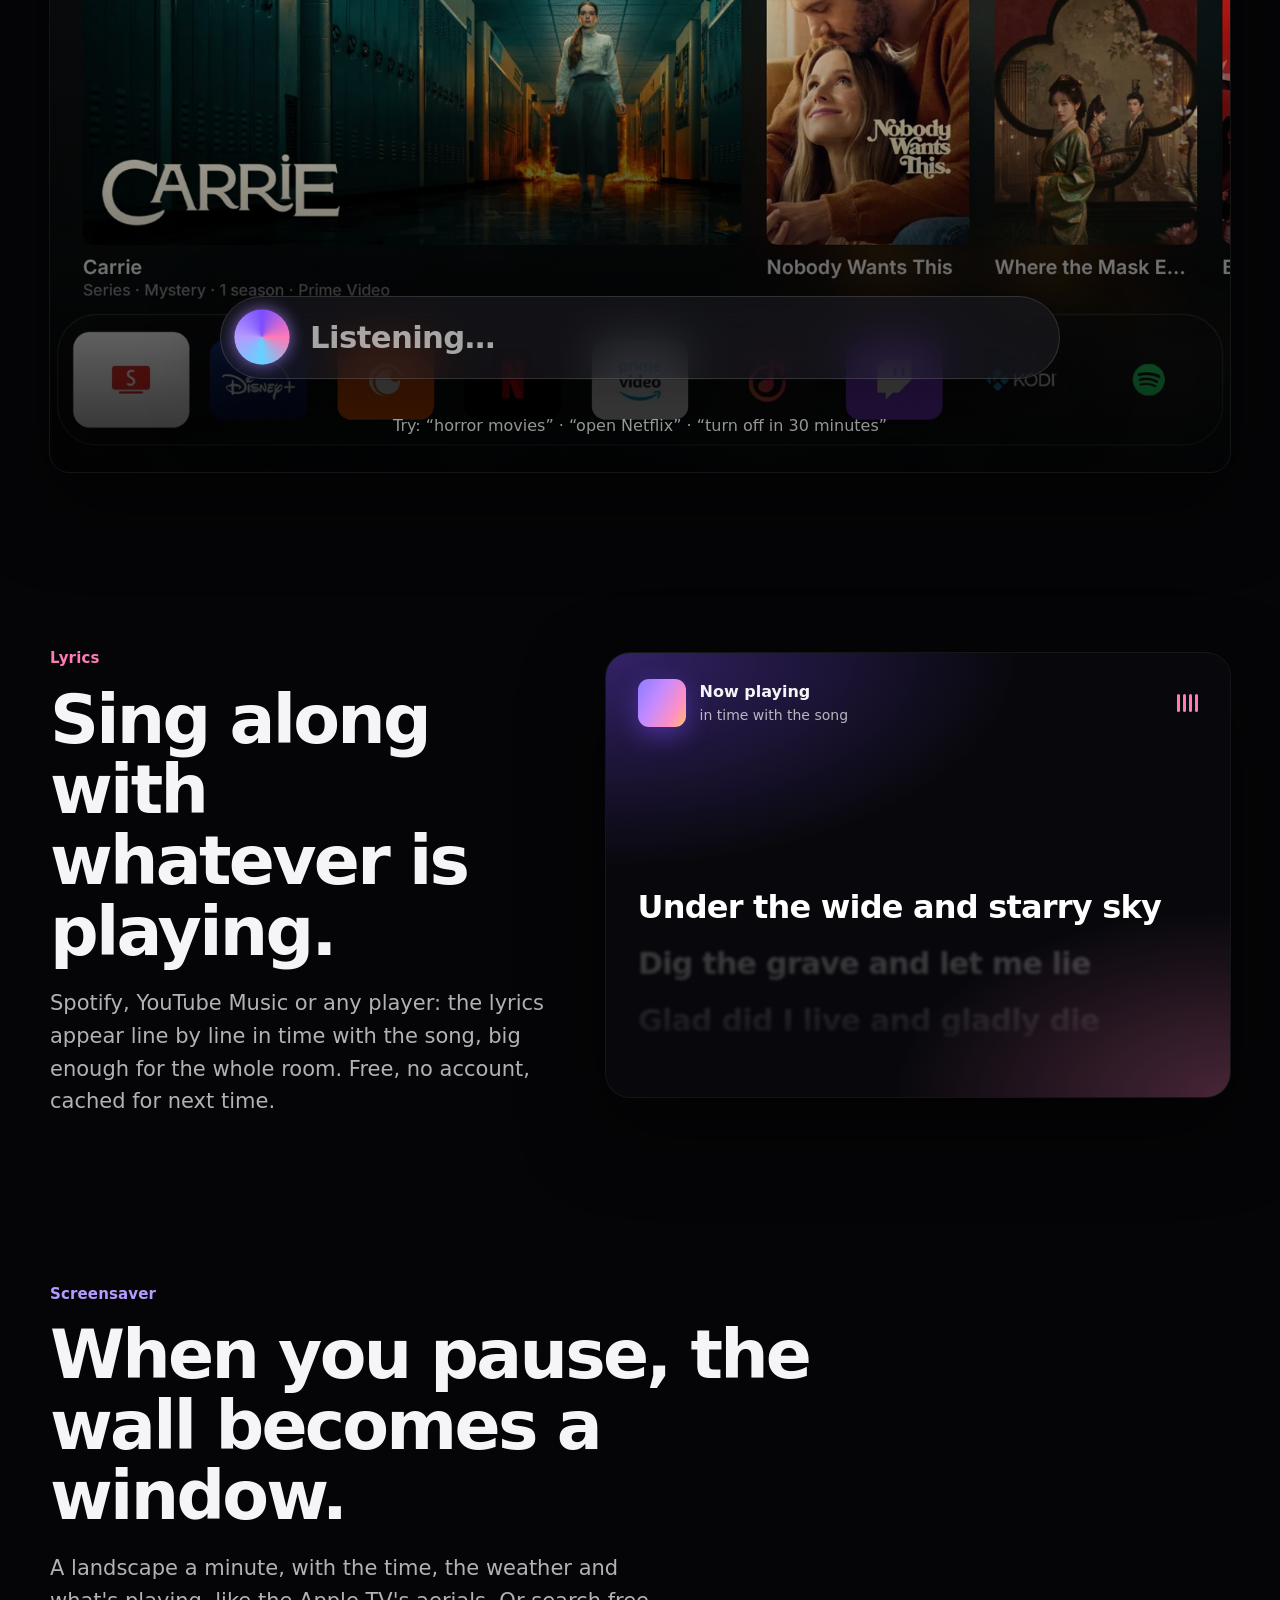
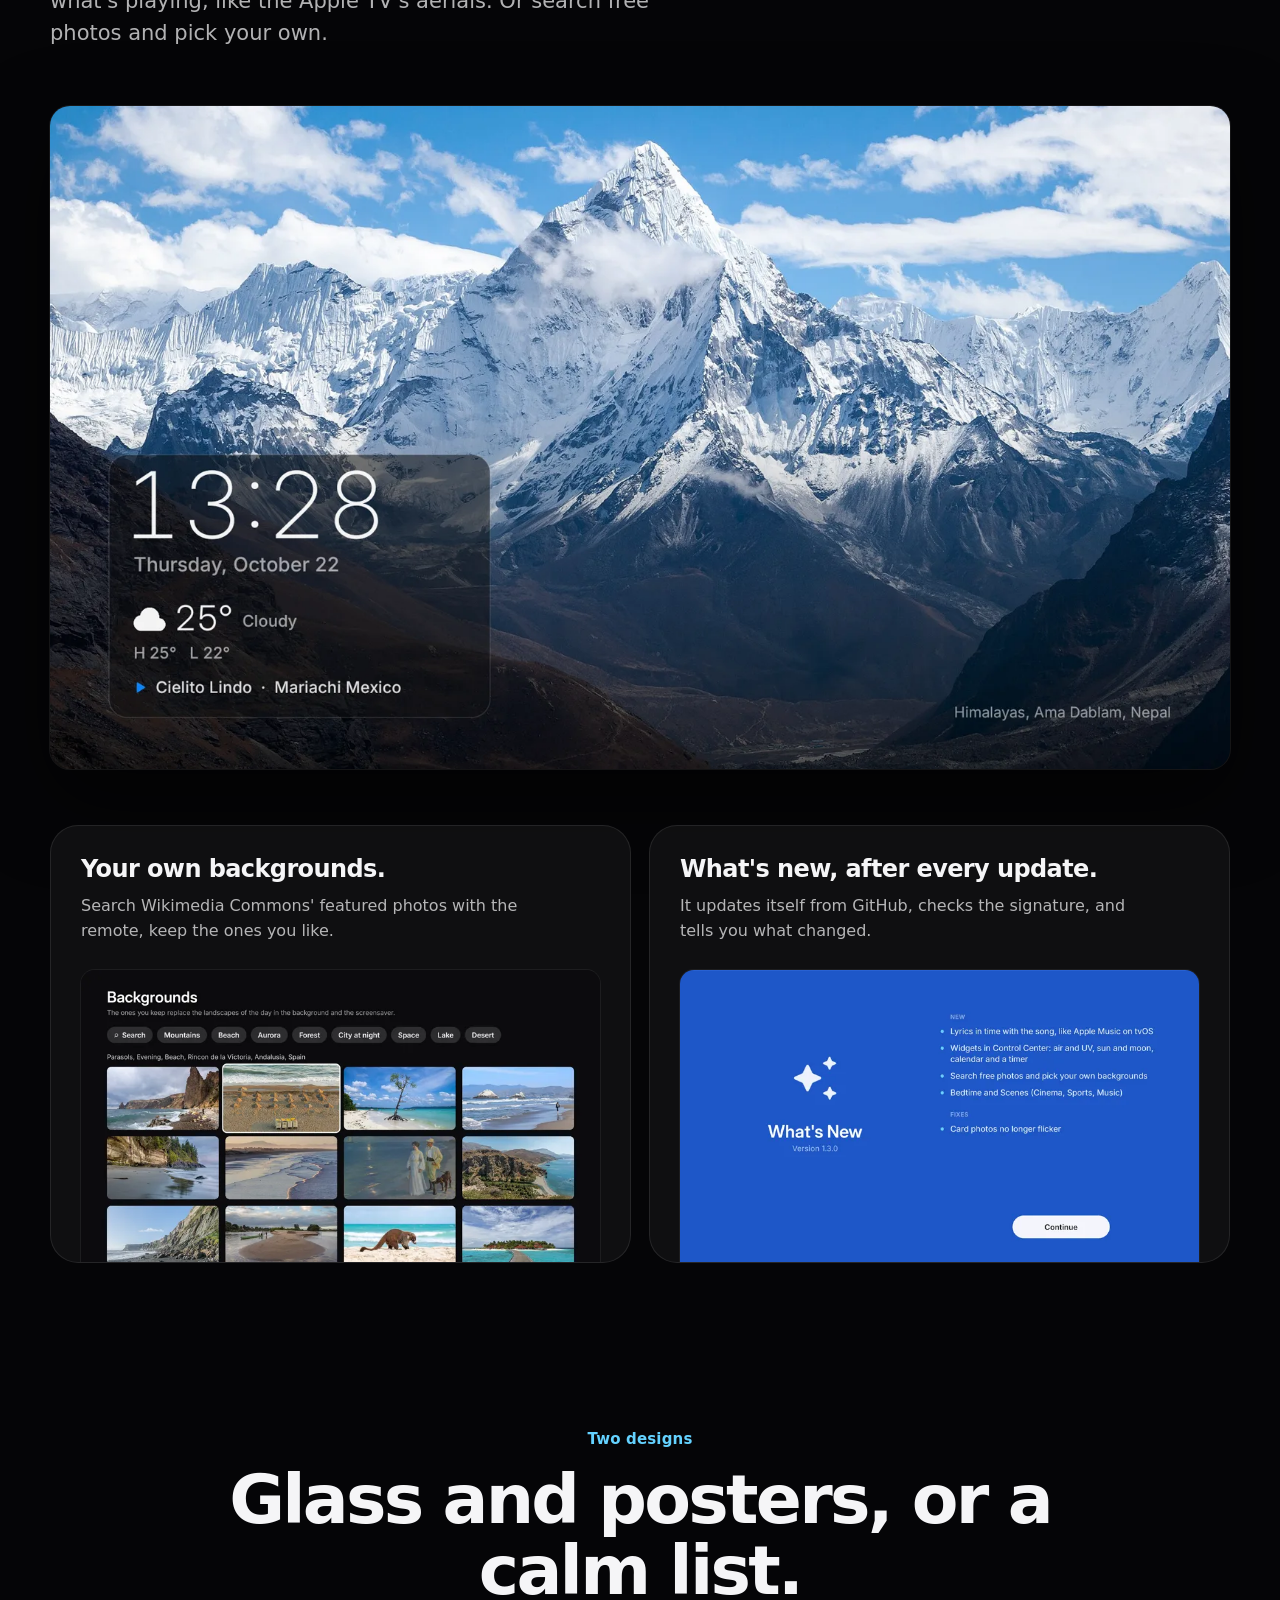
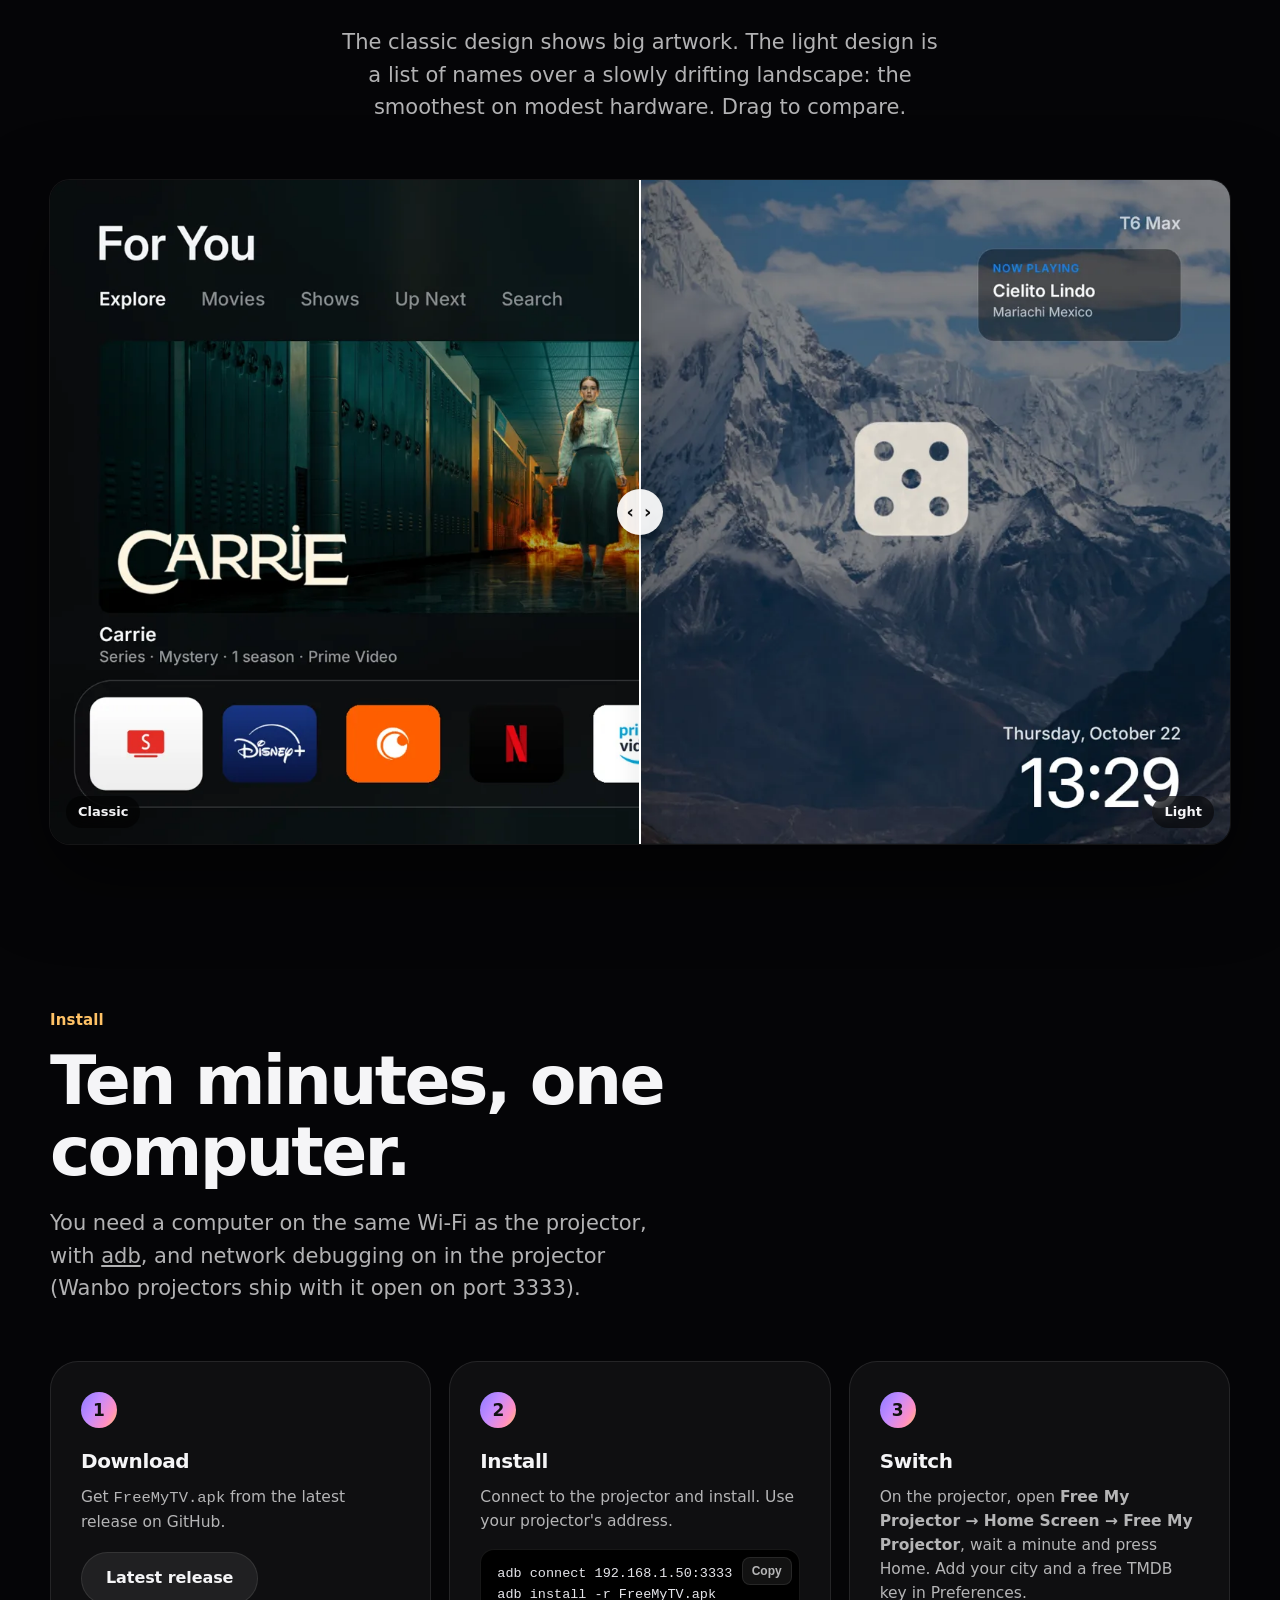
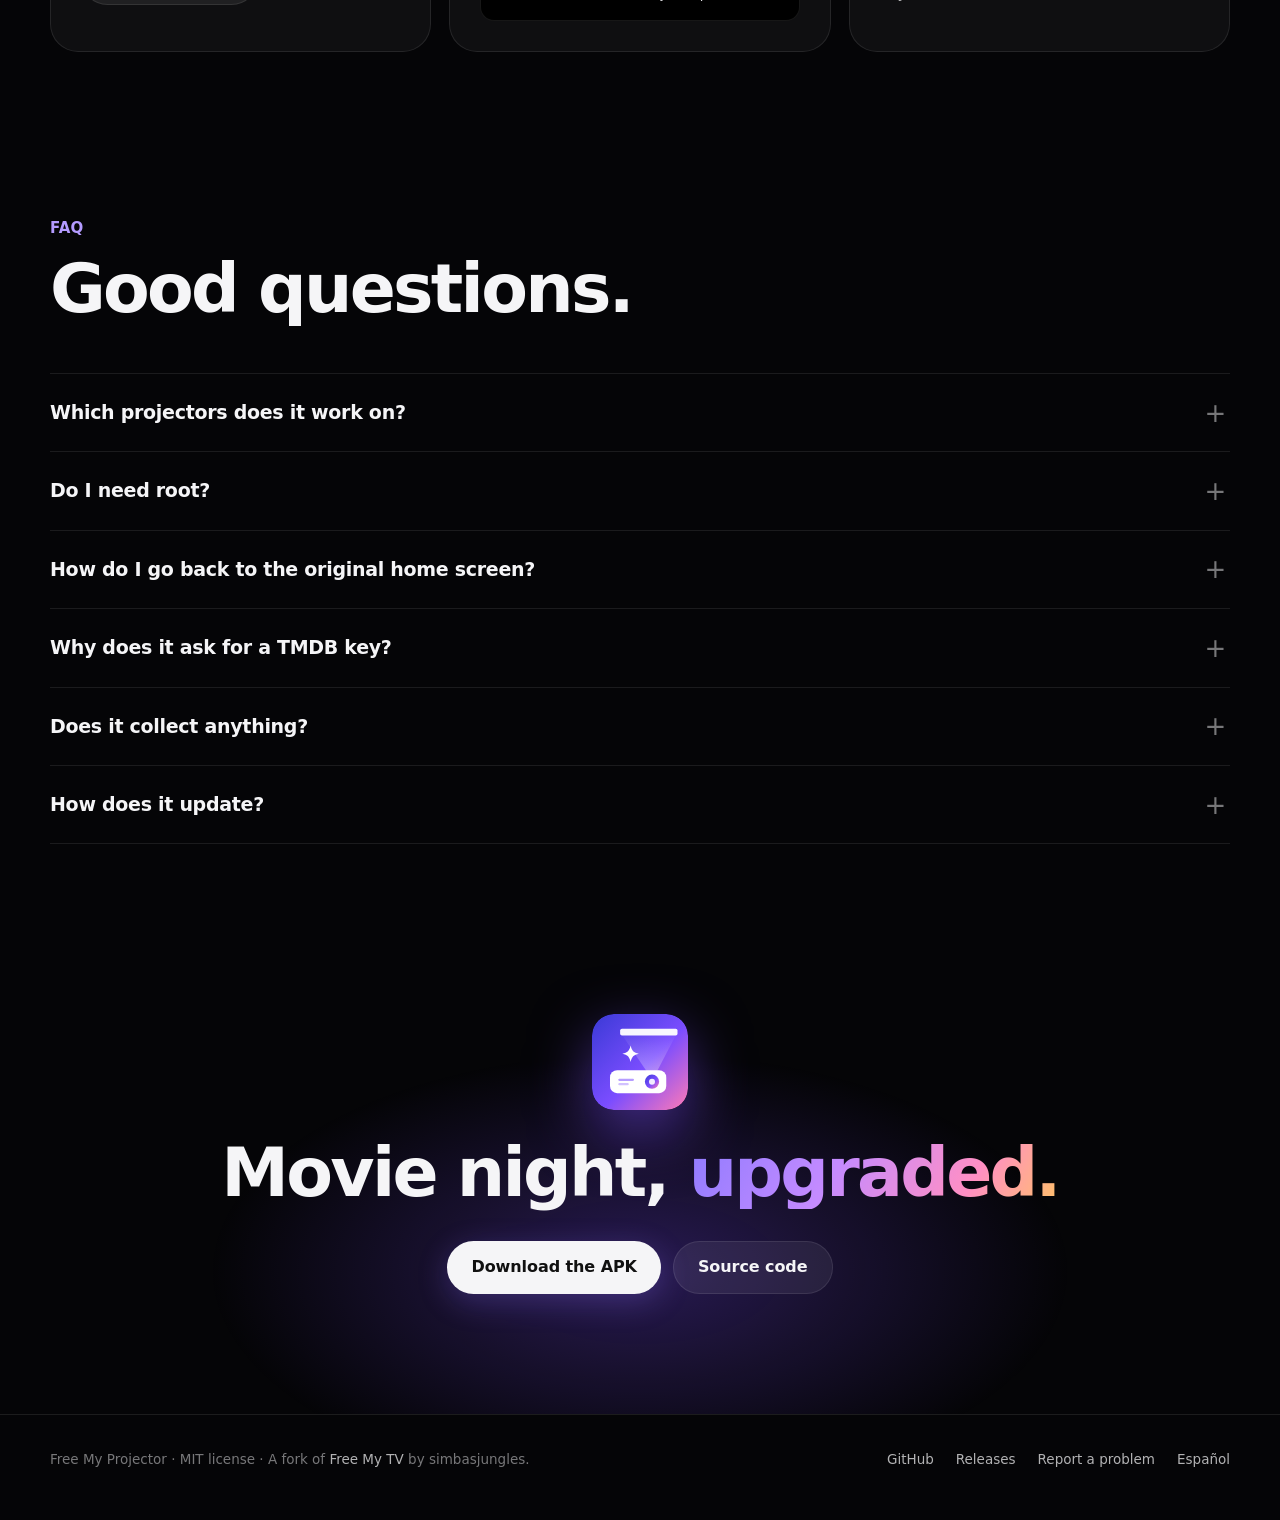
==== commit a210d10d: "perf(site): version fallback, GitHub preconnect, async image decoding Co-Authored-By: Claude Opus 4." ====
--- a/docs/index.html
+++ b/docs/index.html
@@ -18,6 +18,7 @@
   <meta name="twitter:card" content="summary_large_image">
   <link rel="icon" href="assets/logo.svg" type="image/svg+xml">
   <link rel="apple-touch-icon" href="assets/icon-180.png">
+  <link rel="preconnect" href="https://api.github.com" crossorigin>
   <link rel="preload" href="assets/fonts/InterVariable.ttf" as="font" type="font/ttf" crossorigin>
   <link rel="stylesheet" href="styles.css?v=5">
 </head>
@@ -44,7 +45,7 @@
 
   <section class="hero">
     <div class="wrap">
-      <span class="eyebrow reveal"><span class="dot"></span>Version <span data-version>1.1.0</span> · Android 9 and up</span>
+      <span class="eyebrow reveal"><span class="dot"></span>Version <span data-version>1.5.0</span> · Android 9 and up</span>
       <h1 class="reveal">Your projector, <span class="grad">set free.</span></h1>
       <p class="lede reveal">A fast, ad-free home screen for Android projectors, designed like tvOS. Your apps up front, what to watch tonight, and every projector control one button away.</p>
       <div class="cta reveal">
@@ -94,12 +95,12 @@
         <article class="tile glow reveal" style="--glow: rgba(255,122,182,.28)">
           <h3>A page for every title.</h3>
           <p>Synopsis, cast, rating and trailer, over its own artwork. “More like this” keeps you browsing.</p>
-          <div class="shot"><img src="img/en/title-800.webp" alt="A movie's page with its logo, synopsis, Watch and Trailer buttons, and more like it" loading="lazy"></div>
+          <div class="shot"><img decoding="async" src="img/en/title-800.webp" alt="A movie's page with its logo, synopsis, Watch and Trailer buttons, and more like it" loading="lazy"></div>
         </article>
         <article class="tile glow reveal" style="--glow: rgba(100,210,255,.22)">
           <h3>Search that knows your apps.</h3>
           <p>Type a few letters with the remote: your apps and the projector's switches show up first, then what you can watch.</p>
-          <div class="shot zoom"><img src="img/en/search.webp" alt="Search with a one-row keyboard, showing an app as the first result" loading="lazy"></div>
+          <div class="shot zoom"><img decoding="async" src="img/en/search.webp" alt="Search with a one-row keyboard, showing an app as the first result" loading="lazy"></div>
         </article>
         <article class="tile third reveal">
           <i class="tile-icon" style="--icon:url(assets/symbols/play.png)"></i>
@@ -130,9 +131,9 @@
       <div class="cc reveal">
         <div class="press" aria-hidden="true"><kbd>≡</kbd><span>Press menu</span></div>
         <div class="shot">
-          <img src="img/en/control-center.webp" alt="Control Center: the app dock, a row of projector shortcuts and the weather, Wi-Fi and projector cards" loading="lazy">
-          <img src="img/en/widgets.webp" alt="The widgets row: air quality, sun and moon, calendar with the next holiday, and a timer" loading="lazy" style="opacity:0">
-          <img src="img/en/control-center-dark.webp" alt="Control Center at night, in the dark theme" loading="lazy" style="opacity:0">
+          <img decoding="async" src="img/en/control-center.webp" alt="Control Center: the app dock, a row of projector shortcuts and the weather, Wi-Fi and projector cards" loading="lazy">
+          <img decoding="async" src="img/en/widgets.webp" alt="The widgets row: air quality, sun and moon, calendar with the next holiday, and a timer" loading="lazy" style="opacity:0">
+          <img decoding="async" src="img/en/control-center-dark.webp" alt="Control Center at night, in the dark theme" loading="lazy" style="opacity:0">
         </div>
         <div class="cc-dots" role="group" aria-label="Control Center views">
           <button aria-label="Shortcuts"></button><button aria-label="Widgets"></button><button aria-label="At night"></button>
@@ -185,7 +186,7 @@
       <h2 class="reveal">Hold the mic. Ask like you would a friend.</h2>
       <p class="section-lede reveal">Our own panel, like Siri on the Apple TV: your words appear live over whatever is playing, and it does what you said — open an app, a genre, a sleep timer. Anything a search engine knows goes to Google.</p>
       <div class="voice reveal" data-voice>
-        <img src="img/en/home-dark.webp" alt="" loading="lazy">
+        <img decoding="async" src="img/en/home-dark.webp" alt="" loading="lazy">
         <div class="v-scrim"></div>
         <div class="v-capsule"><span class="v-orb"></span><span class="v-text"></span></div>
         <p class="v-hint">Try: &ldquo;horror movies&rdquo; · &ldquo;open Netflix&rdquo; · &ldquo;turn off in 30 minutes&rdquo;</p>
@@ -229,17 +230,17 @@
       <p class="kicker v reveal">Screensaver</p>
       <h2 class="reveal">When you pause, the wall becomes a window.</h2>
       <p class="section-lede reveal">A landscape a minute, with the time, the weather and what's playing, like the Apple TV's aerials. Or search free photos and pick your own.</p>
-      <div class="shot big-shot reveal"><img src="img/en/screensaver.webp" srcset="img/en/screensaver-800.webp 800w, img/en/screensaver.webp 1600w" sizes="(max-width: 1200px) 100vw, 1180px" alt="The screensaver: a snowy mountain with the time, the date and the weather" loading="lazy"></div>
+      <div class="shot big-shot reveal"><img decoding="async" src="img/en/screensaver.webp" srcset="img/en/screensaver-800.webp 800w, img/en/screensaver.webp 1600w" sizes="(max-width: 1200px) 100vw, 1180px" alt="The screensaver: a snowy mountain with the time, the date and the weather" loading="lazy"></div>
       <div class="bento">
         <article class="tile reveal">
           <h3>Your own backgrounds.</h3>
           <p>Search Wikimedia Commons' featured photos with the remote, keep the ones you like.</p>
-          <div class="shot"><img src="img/en/backgrounds-800.webp" alt="The background search: suggestion chips above a grid of beach photos" loading="lazy"></div>
+          <div class="shot"><img decoding="async" src="img/en/backgrounds-800.webp" alt="The background search: suggestion chips above a grid of beach photos" loading="lazy"></div>
         </article>
         <article class="tile reveal">
           <h3>What's new, after every update.</h3>
           <p>It updates itself from GitHub, checks the signature, and tells you what changed.</p>
-          <div class="shot"><img src="img/en/whats-new-800.webp" alt="The What's New sheet listing the release's changes" loading="lazy"></div>
+          <div class="shot"><img decoding="async" src="img/en/whats-new-800.webp" alt="The What's New sheet listing the release's changes" loading="lazy"></div>
         </article>
       </div>
     </div>
@@ -252,8 +253,8 @@
       <h2 class="reveal">Glass and posters, or a calm list.</h2>
       <p class="section-lede reveal">The classic design shows big artwork. The light design is a list of names over a slowly drifting landscape: the smoothest on modest hardware. Drag to compare.</p>
       <div class="compare reveal" tabindex="0" role="slider" aria-label="Compare the two designs" aria-valuemin="0" aria-valuemax="100" aria-valuenow="50">
-        <img src="img/en/home-dark.webp" alt="Classic design" loading="lazy">
-        <img class="after" src="img/en/light-design.webp" alt="Light design" loading="lazy">
+        <img decoding="async" src="img/en/home-dark.webp" alt="Classic design" loading="lazy">
+        <img decoding="async" class="after" src="img/en/light-design.webp" alt="Light design" loading="lazy">
         <div class="handle"></div>
         <span class="tag l">Classic</span><span class="tag r">Light</span>
       </div>
